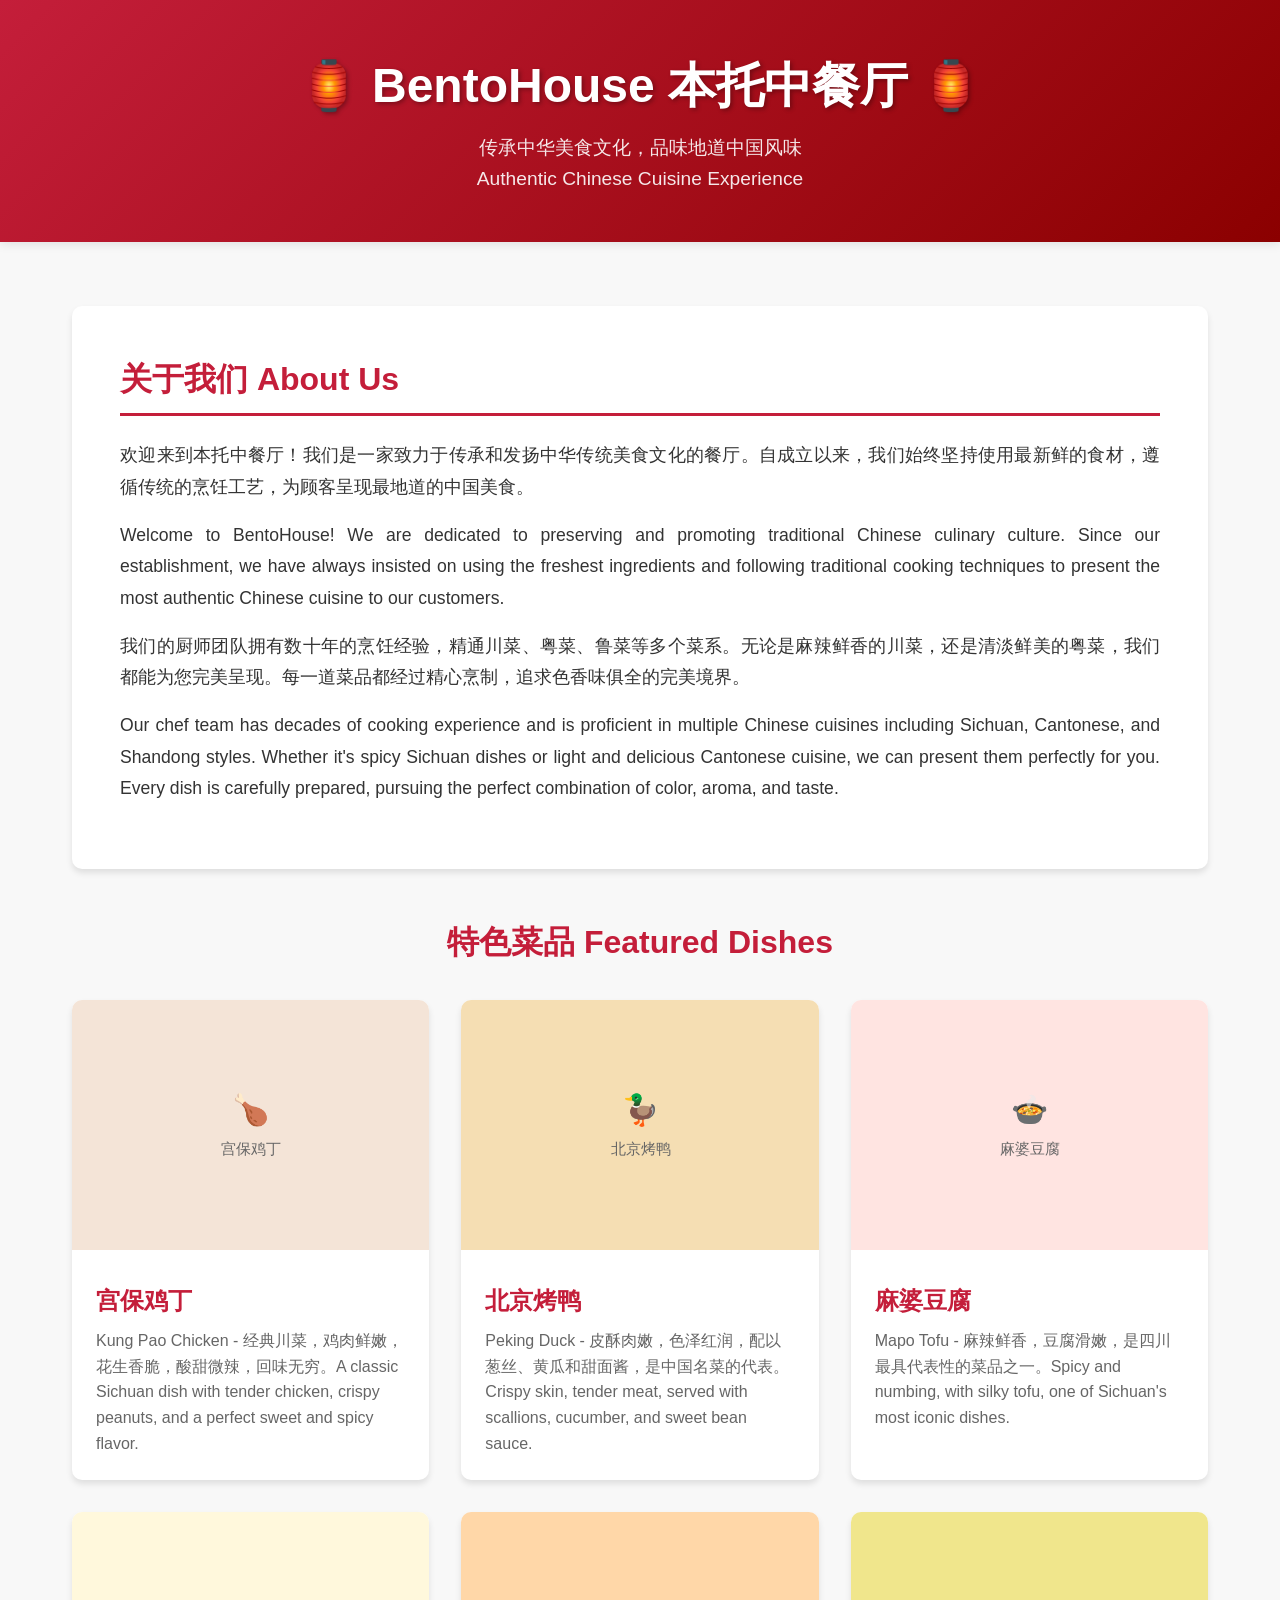
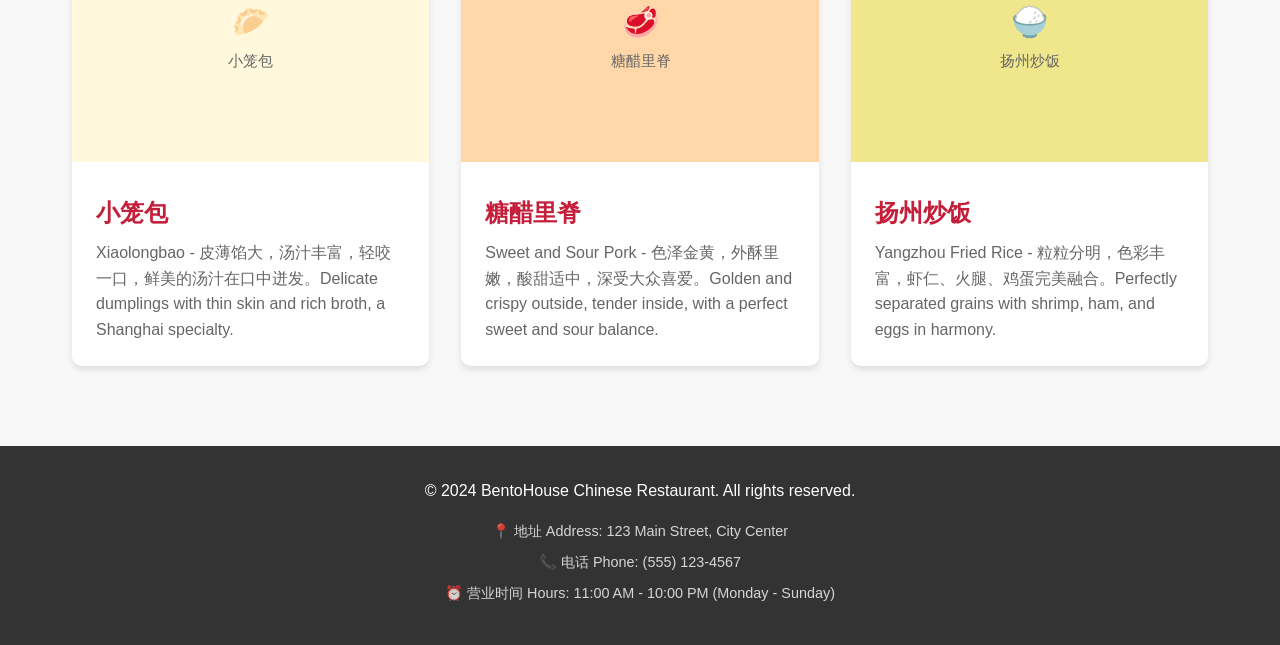
==== index.html @ 2baf2ee3 "Update index.html" ====
<!DOCTYPE html>
<html lang="zh-CN">
<head>
    <meta charset="UTF-8">
    <meta name="viewport" content="width=device-width, initial-scale=1.0">
    <title>BentoHouse - Bento根特中餐厅</title>
    <style>
        * {
            margin: 0;
            padding: 0;
            box-sizing: border-box;
        }

        body {
            font-family: 'Arial', 'Microsoft YaHei', sans-serif;
            line-height: 1.6;
            color: #333;
            background-color: #f8f8f8;
        }

        header {
            background: linear-gradient(135deg, #c41e3a 0%, #8b0000 100%);
            color: white;
            text-align: center;
            padding: 3rem 2rem;
            box-shadow: 0 2px 10px rgba(0,0,0,0.1);
        }

        header h1 {
            font-size: 3rem;
            margin-bottom: 0.5rem;
            text-shadow: 2px 2px 4px rgba(0,0,0,0.3);
        }

        header p {
            font-size: 1.2rem;
            opacity: 0.9;
        }

        .container {
            max-width: 1200px;
            margin: 0 auto;
            padding: 2rem;
        }

        .intro {
            background: white;
            padding: 3rem;
            margin: 2rem 0;
            border-radius: 10px;
            box-shadow: 0 4px 6px rgba(0,0,0,0.1);
        }

        .intro h2 {
            color: #c41e3a;
            font-size: 2rem;
            margin-bottom: 1.5rem;
            border-bottom: 3px solid #c41e3a;
            padding-bottom: 0.5rem;
        }

        .intro p {
            font-size: 1.1rem;
            margin-bottom: 1rem;
            text-align: justify;
            line-height: 1.8;
        }

        .menu-section {
            margin-top: 3rem;
        }

        .menu-section h2 {
            color: #c41e3a;
            font-size: 2rem;
            margin-bottom: 2rem;
            text-align: center;
        }

        .food-gallery {
            display: grid;
            grid-template-columns: repeat(auto-fit, minmax(300px, 1fr));
            gap: 2rem;
            margin-top: 2rem;
        }

        .food-item {
            background: white;
            border-radius: 10px;
            overflow: hidden;
            box-shadow: 0 4px 6px rgba(0,0,0,0.1);
            transition: transform 0.3s ease, box-shadow 0.3s ease;
        }

        .food-item:hover {
            transform: translateY(-5px);
            box-shadow: 0 8px 12px rgba(0,0,0,0.2);
        }

        .food-item img {
            width: 100%;
            height: 250px;
            object-fit: cover;
        }

        .food-info {
            padding: 1.5rem;
        }

        .food-info h3 {
            color: #c41e3a;
            font-size: 1.5rem;
            margin-bottom: 0.5rem;
        }

        .food-info p {
            color: #666;
            font-size: 1rem;
            line-height: 1.6;
        }

        footer {
            background: #333;
            color: white;
            text-align: center;
            padding: 2rem;
            margin-top: 3rem;
        }

        footer p {
            margin-bottom: 0.5rem;
        }

        .contact-info {
            margin-top: 1rem;
            font-size: 0.9rem;
            opacity: 0.8;
        }

        @media (max-width: 768px) {
            header h1 {
                font-size: 2rem;
            }

            .intro {
                padding: 1.5rem;
            }

            .food-gallery {
                grid-template-columns: 1fr;
            }
        }
    </style>
</head>
<body>
    <header>
        <h1>🏮 BentoHouse 本托中餐厅 🏮</h1>
        <p>传承中华美食文化，品味地道中国风味</p>
        <p>Authentic Chinese Cuisine Experience</p>
    </header>

    <div class="container">
        <section class="intro">
            <h2>关于我们 About Us</h2>
            <p>
                欢迎来到本托中餐厅！我们是一家致力于传承和发扬中华传统美食文化的餐厅。自成立以来，我们始终坚持使用最新鲜的食材，遵循传统的烹饪工艺，为顾客呈现最地道的中国美食。
            </p>
            <p>
                Welcome to BentoHouse! We are dedicated to preserving and promoting traditional Chinese culinary culture. Since our establishment, we have always insisted on using the freshest ingredients and following traditional cooking techniques to present the most authentic Chinese cuisine to our customers.
            </p>
            <p>
                我们的厨师团队拥有数十年的烹饪经验，精通川菜、粤菜、鲁菜等多个菜系。无论是麻辣鲜香的川菜，还是清淡鲜美的粤菜，我们都能为您完美呈现。每一道菜品都经过精心烹制，追求色香味俱全的完美境界。
            </p>
            <p>
                Our chef team has decades of cooking experience and is proficient in multiple Chinese cuisines including Sichuan, Cantonese, and Shandong styles. Whether it's spicy Sichuan dishes or light and delicious Cantonese cuisine, we can present them perfectly for you. Every dish is carefully prepared, pursuing the perfect combination of color, aroma, and taste.
            </p>
        </section>

        <section class="menu-section">
            <h2>特色菜品 Featured Dishes</h2>
            
            <div class="food-gallery">
                <div class="food-item">
                    <img src="data:image/svg+xml,%3Csvg xmlns='http://www.w3.org/2000/svg' width='600' height='400'%3E%3Crect fill='%23f4e4d7' width='600' height='400'/%3E%3Ctext x='50%25' y='45%25' dominant-baseline='middle' text-anchor='middle' font-family='Arial' font-size='48' fill='%23c41e3a'%3E🍗%3C/text%3E%3Ctext x='50%25' y='60%25' dominant-baseline='middle' text-anchor='middle' font-family='Arial' font-size='24' fill='%23666'%3E宫保鸡丁%3C/text%3E%3C/svg%3E" alt="宫保鸡丁" loading="lazy">
                    <div class="food-info">
                        <h3>宫保鸡丁</h3>
                        <p>Kung Pao Chicken - 经典川菜，鸡肉鲜嫩，花生香脆，酸甜微辣，回味无穷。A classic Sichuan dish with tender chicken, crispy peanuts, and a perfect sweet and spicy flavor.</p>
                    </div>
                </div>

                <div class="food-item">
                    <img src="data:image/svg+xml,%3Csvg xmlns='http://www.w3.org/2000/svg' width='600' height='400'%3E%3Crect fill='%23f5deb3' width='600' height='400'/%3E%3Ctext x='50%25' y='45%25' dominant-baseline='middle' text-anchor='middle' font-family='Arial' font-size='48' fill='%23c41e3a'%3E🦆%3C/text%3E%3Ctext x='50%25' y='60%25' dominant-baseline='middle' text-anchor='middle' font-family='Arial' font-size='24' fill='%23666'%3E北京烤鸭%3C/text%3E%3C/svg%3E" alt="北京烤鸭" loading="lazy">
                    <div class="food-info">
                        <h3>北京烤鸭</h3>
                        <p>Peking Duck - 皮酥肉嫩，色泽红润，配以葱丝、黄瓜和甜面酱，是中国名菜的代表。Crispy skin, tender meat, served with scallions, cucumber, and sweet bean sauce.</p>
                    </div>
                </div>

                <div class="food-item">
                    <img src="data:image/svg+xml,%3Csvg xmlns='http://www.w3.org/2000/svg' width='600' height='400'%3E%3Crect fill='%23ffe4e1' width='600' height='400'/%3E%3Ctext x='50%25' y='45%25' dominant-baseline='middle' text-anchor='middle' font-family='Arial' font-size='48' fill='%23c41e3a'%3E🍲%3C/text%3E%3Ctext x='50%25' y='60%25' dominant-baseline='middle' text-anchor='middle' font-family='Arial' font-size='24' fill='%23666'%3E麻婆豆腐%3C/text%3E%3C/svg%3E" alt="麻婆豆腐" loading="lazy">
                    <div class="food-info">
                        <h3>麻婆豆腐</h3>
                        <p>Mapo Tofu - 麻辣鲜香，豆腐滑嫩，是四川最具代表性的菜品之一。Spicy and numbing, with silky tofu, one of Sichuan's most iconic dishes.</p>
                    </div>
                </div>

                <div class="food-item">
                    <img src="data:image/svg+xml,%3Csvg xmlns='http://www.w3.org/2000/svg' width='600' height='400'%3E%3Crect fill='%23fff8dc' width='600' height='400'/%3E%3Ctext x='50%25' y='45%25' dominant-baseline='middle' text-anchor='middle' font-family='Arial' font-size='48' fill='%23c41e3a'%3E🥟%3C/text%3E%3Ctext x='50%25' y='60%25' dominant-baseline='middle' text-anchor='middle' font-family='Arial' font-size='24' fill='%23666'%3E小笼包%3C/text%3E%3C/svg%3E" alt="小笼包" loading="lazy">
                    <div class="food-info">
                        <h3>小笼包</h3>
                        <p>Xiaolongbao - 皮薄馅大，汤汁丰富，轻咬一口，鲜美的汤汁在口中迸发。Delicate dumplings with thin skin and rich broth, a Shanghai specialty.</p>
                    </div>
                </div>

                <div class="food-item">
                    <img src="data:image/svg+xml,%3Csvg xmlns='http://www.w3.org/2000/svg' width='600' height='400'%3E%3Crect fill='%23ffd7a8' width='600' height='400'/%3E%3Ctext x='50%25' y='45%25' dominant-baseline='middle' text-anchor='middle' font-family='Arial' font-size='48' fill='%23c41e3a'%3E🥩%3C/text%3E%3Ctext x='50%25' y='60%25' dominant-baseline='middle' text-anchor='middle' font-family='Arial' font-size='24' fill='%23666'%3E糖醋里脊%3C/text%3E%3C/svg%3E" alt="糖醋里脊" loading="lazy">
                    <div class="food-info">
                        <h3>糖醋里脊</h3>
                        <p>Sweet and Sour Pork - 色泽金黄，外酥里嫩，酸甜适中，深受大众喜爱。Golden and crispy outside, tender inside, with a perfect sweet and sour balance.</p>
                    </div>
                </div>

                <div class="food-item">
                    <img src="data:image/svg+xml,%3Csvg xmlns='http://www.w3.org/2000/svg' width='600' height='400'%3E%3Crect fill='%23f0e68c' width='600' height='400'/%3E%3Ctext x='50%25' y='45%25' dominant-baseline='middle' text-anchor='middle' font-family='Arial' font-size='48' fill='%23c41e3a'%3E🍚%3C/text%3E%3Ctext x='50%25' y='60%25' dominant-baseline='middle' text-anchor='middle' font-family='Arial' font-size='24' fill='%23666'%3E扬州炒饭%3C/text%3E%3C/svg%3E" alt="扬州炒饭" loading="lazy">
                    <div class="food-info">
                        <h3>扬州炒饭</h3>
                        <p>Yangzhou Fried Rice - 粒粒分明，色彩丰富，虾仁、火腿、鸡蛋完美融合。Perfectly separated grains with shrimp, ham, and eggs in harmony.</p>
                    </div>
                </div>
            </div>
        </section>
    </div>

    <footer>
        <p>&copy; 2024 BentoHouse Chinese Restaurant. All rights reserved.</p>
        <div class="contact-info">
            <p>📍 地址 Address: 123 Main Street, City Center</p>
            <p>📞 电话 Phone: (555) 123-4567</p>
            <p>⏰ 营业时间 Hours: 11:00 AM - 10:00 PM (Monday - Sunday)</p>
        </div>
    </footer>
</body>
</html>
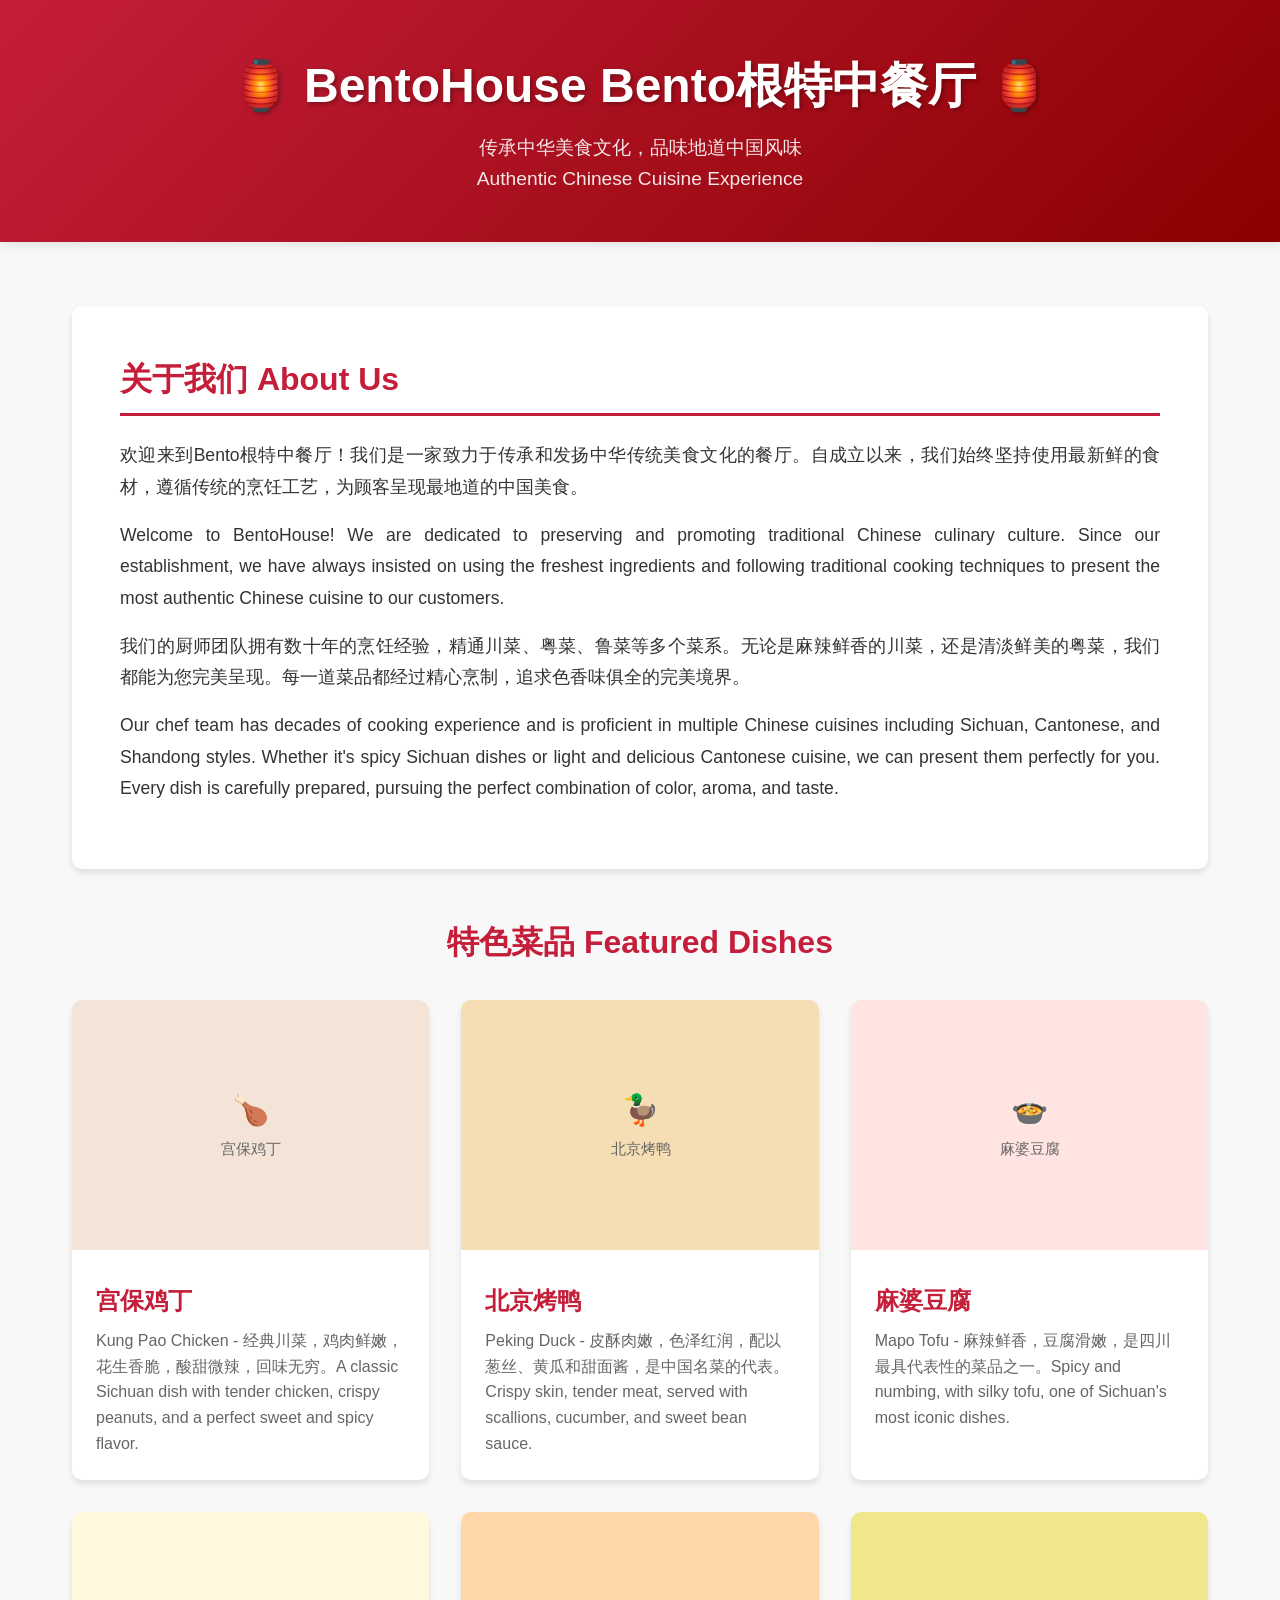
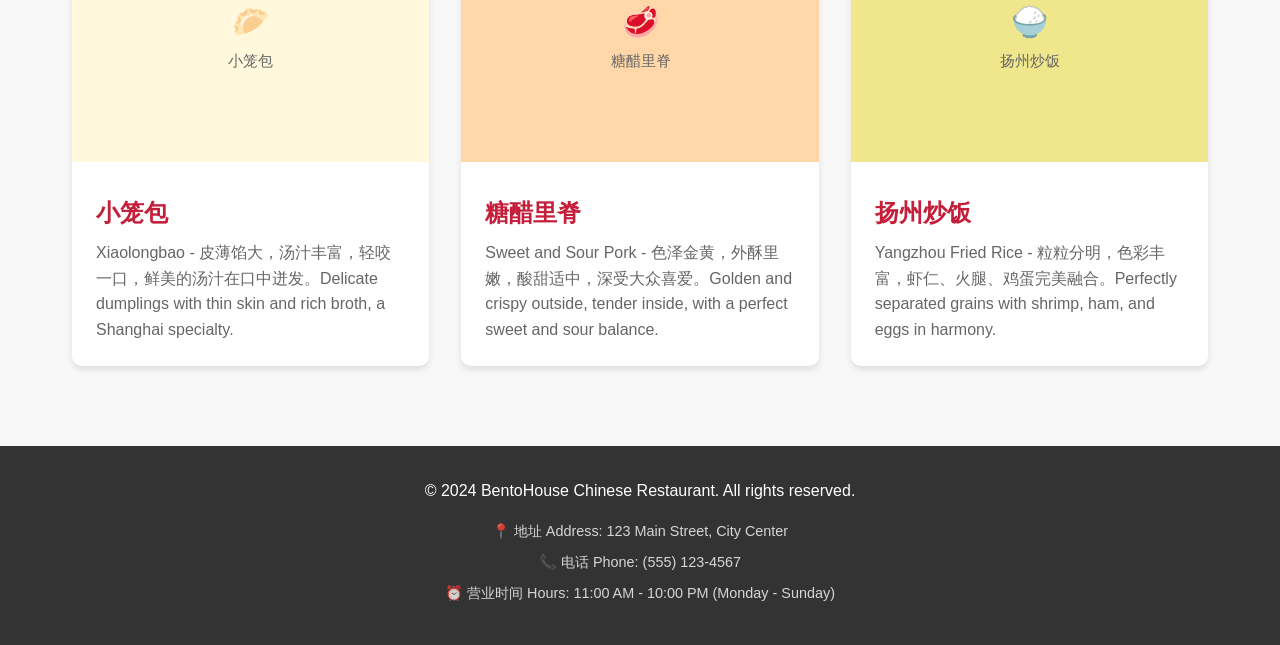
==== commit 7c53d1f0: "Update index.html" ====
--- a/index.html
+++ b/index.html
@@ -154,7 +154,7 @@
 </head>
 <body>
     <header>
-        <h1>🏮 BentoHouse 本托中餐厅 🏮</h1>
+        <h1>🏮 BentoHouse Bento根特中餐厅 🏮</h1>
         <p>传承中华美食文化，品味地道中国风味</p>
         <p>Authentic Chinese Cuisine Experience</p>
     </header>
@@ -163,7 +163,7 @@
         <section class="intro">
             <h2>关于我们 About Us</h2>
             <p>
-                欢迎来到本托中餐厅！我们是一家致力于传承和发扬中华传统美食文化的餐厅。自成立以来，我们始终坚持使用最新鲜的食材，遵循传统的烹饪工艺，为顾客呈现最地道的中国美食。
+                欢迎来到Bento根特中餐厅！我们是一家致力于传承和发扬中华传统美食文化的餐厅。自成立以来，我们始终坚持使用最新鲜的食材，遵循传统的烹饪工艺，为顾客呈现最地道的中国美食。
             </p>
             <p>
                 Welcome to BentoHouse! We are dedicated to preserving and promoting traditional Chinese culinary culture. Since our establishment, we have always insisted on using the freshest ingredients and following traditional cooking techniques to present the most authentic Chinese cuisine to our customers.
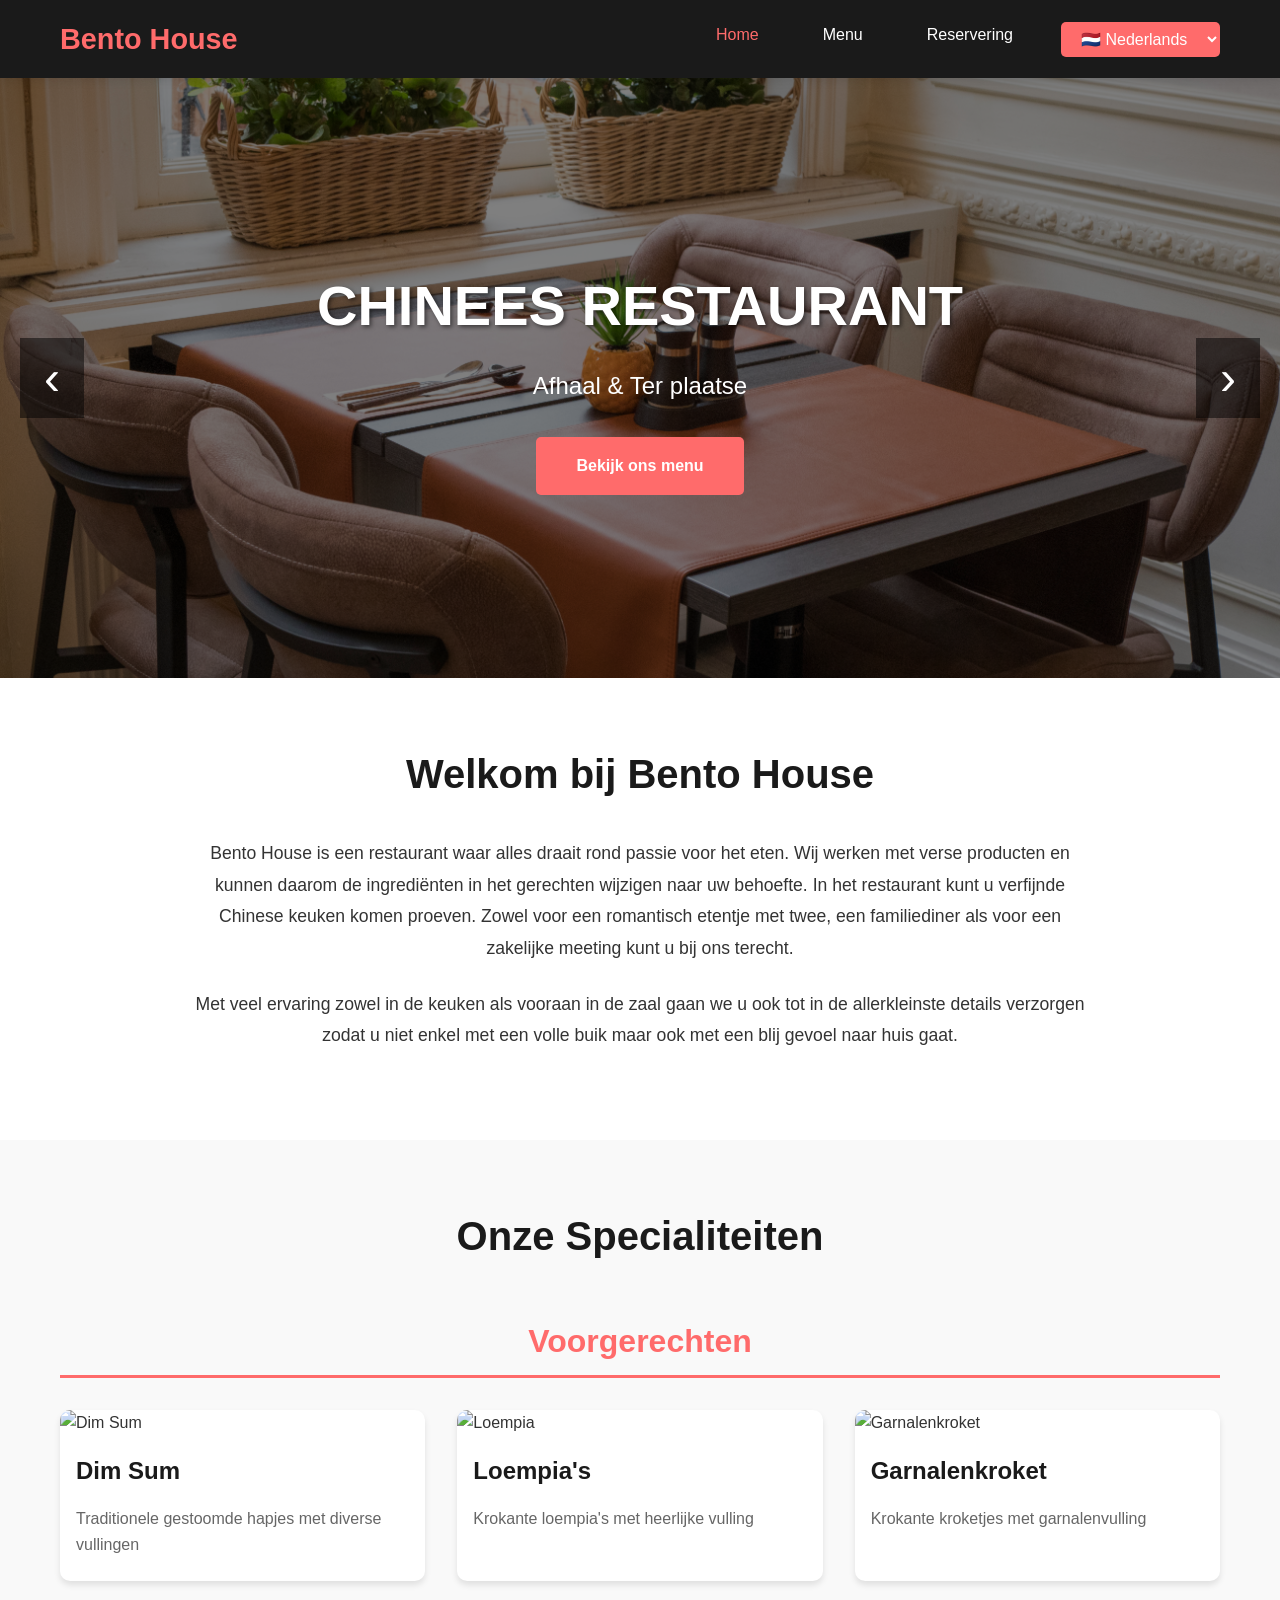
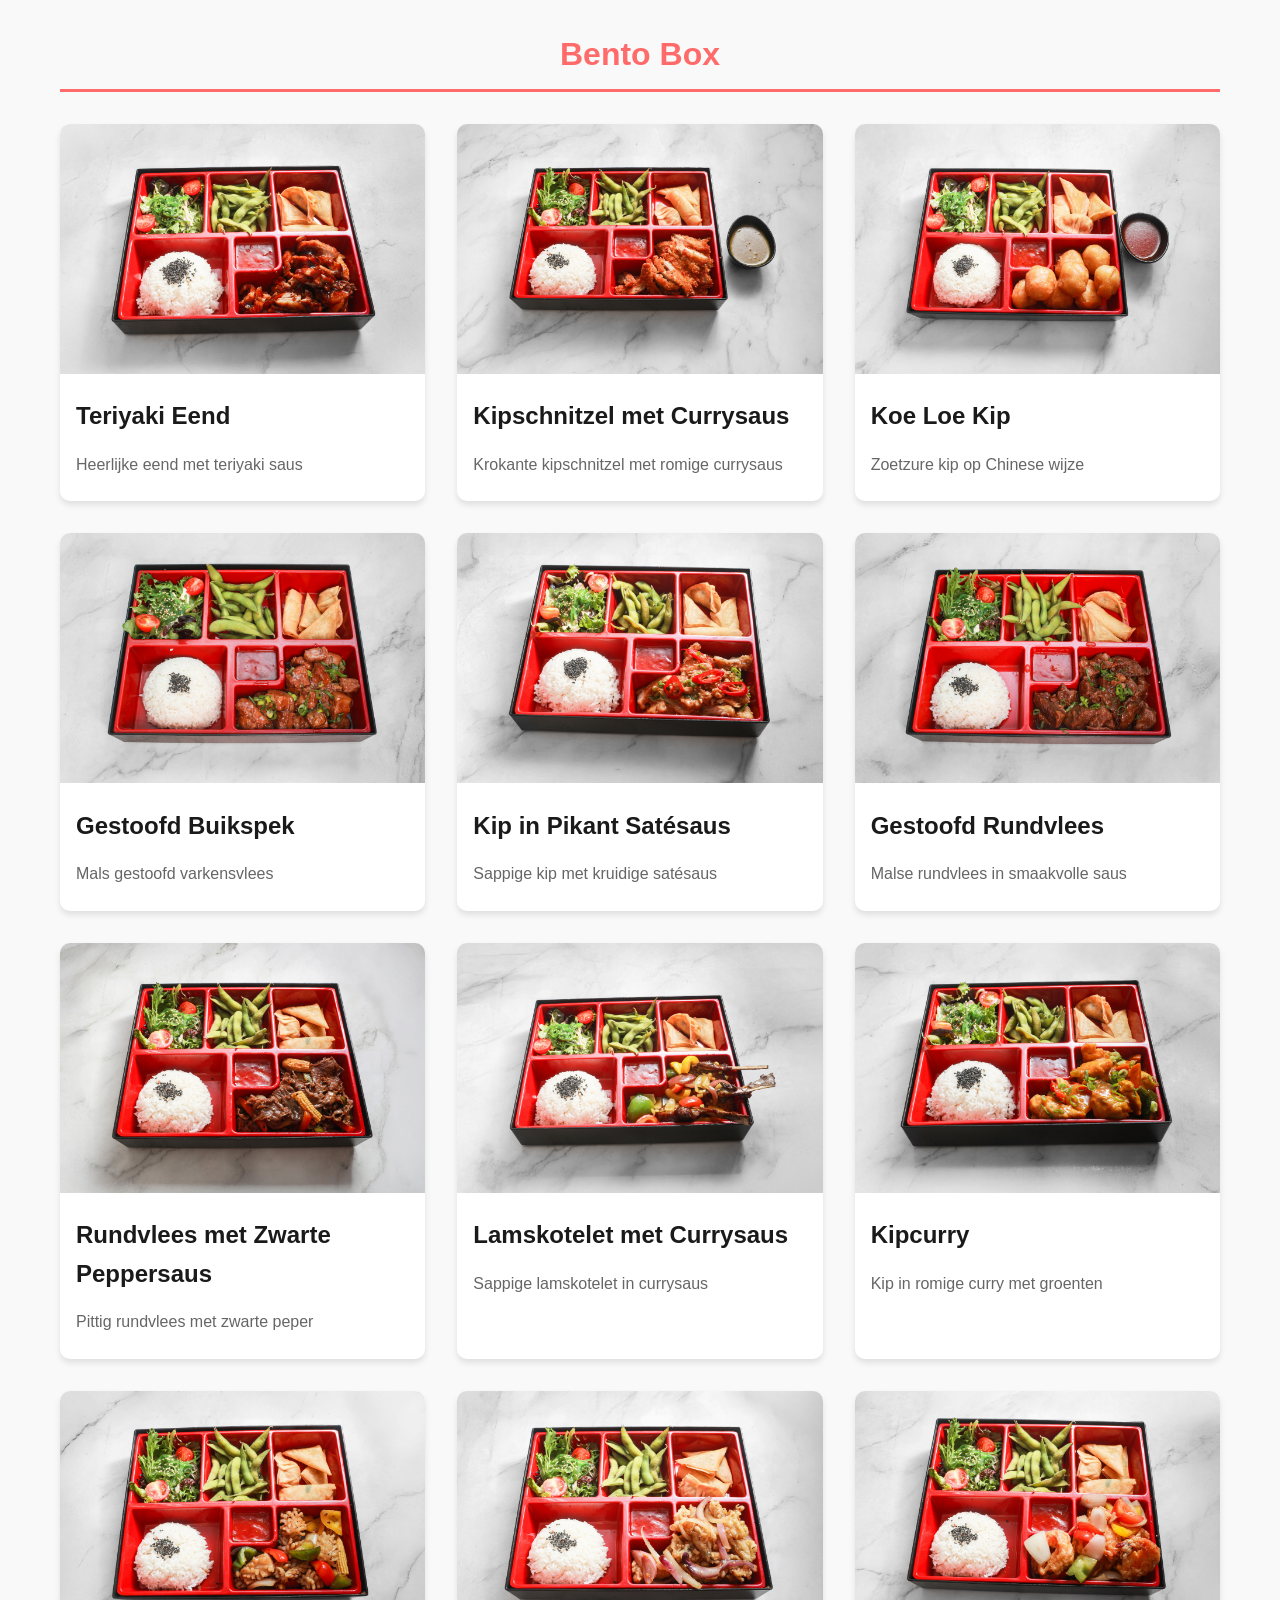
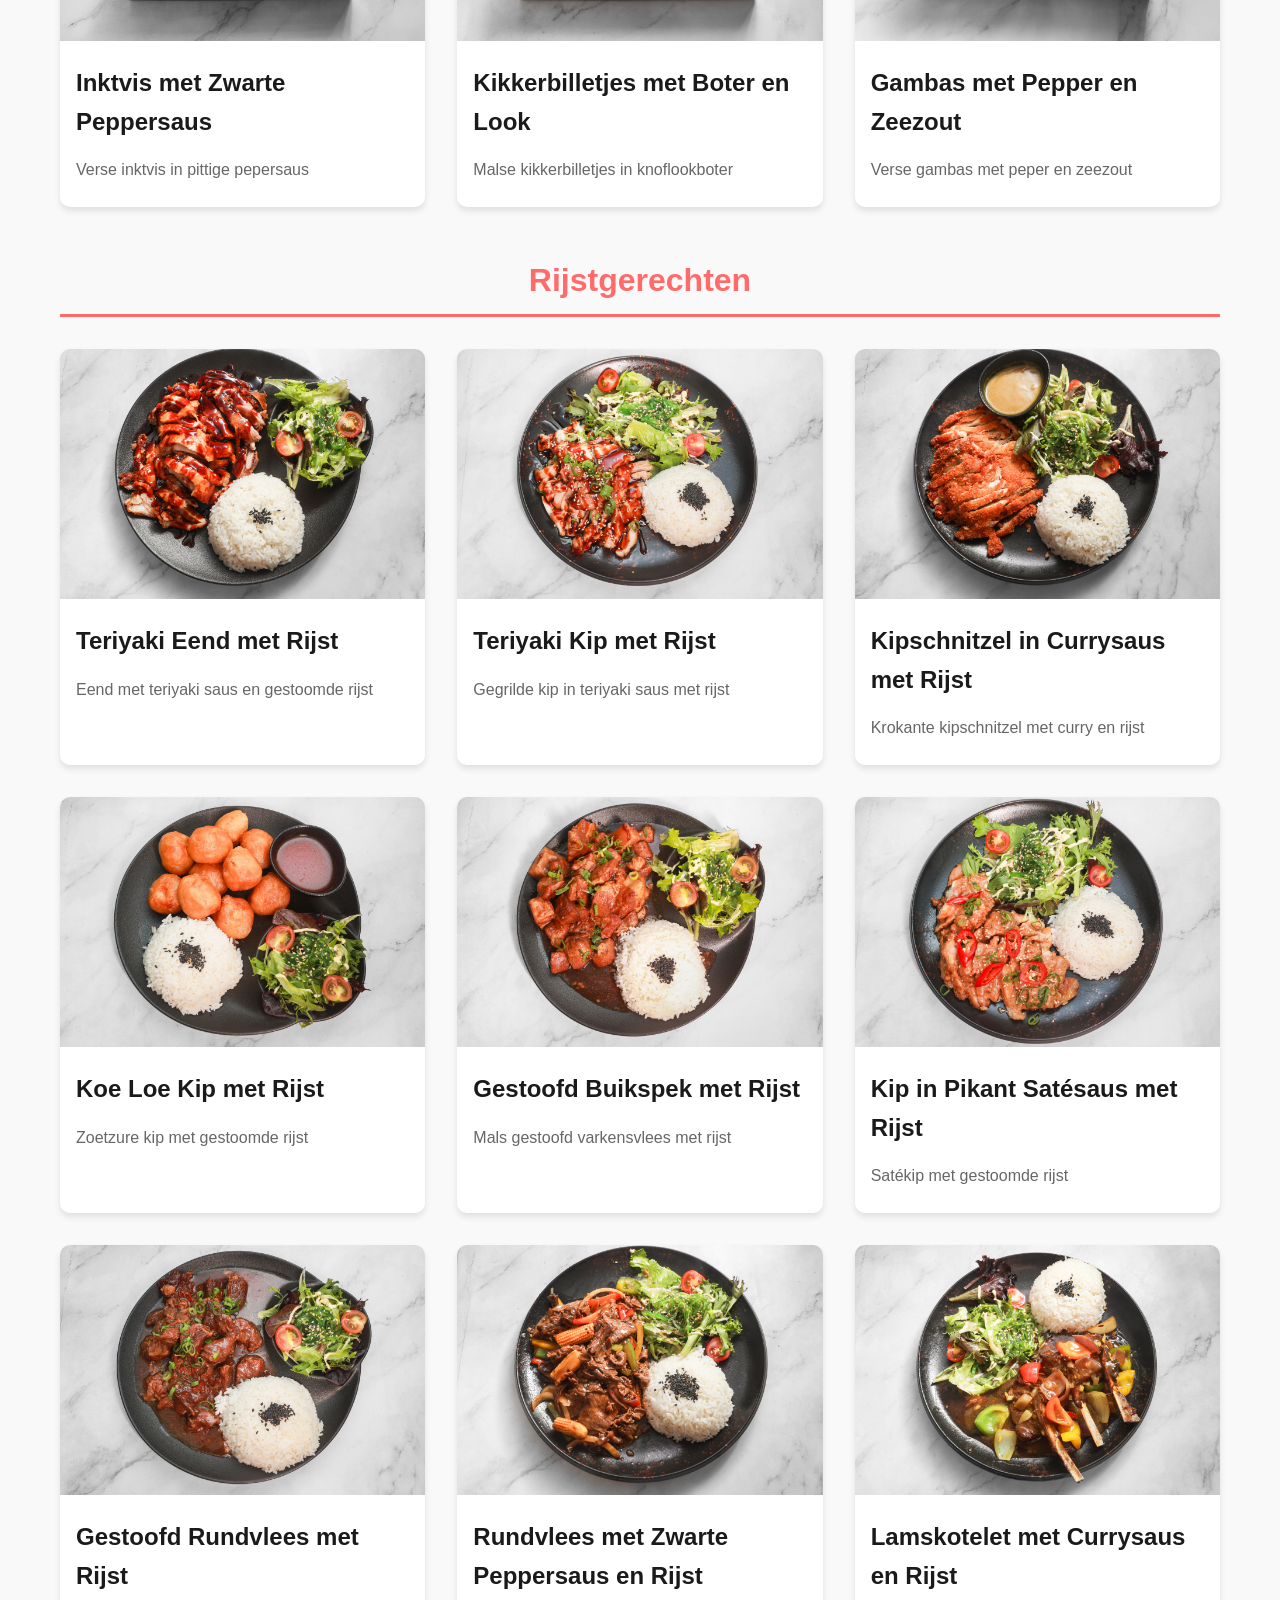
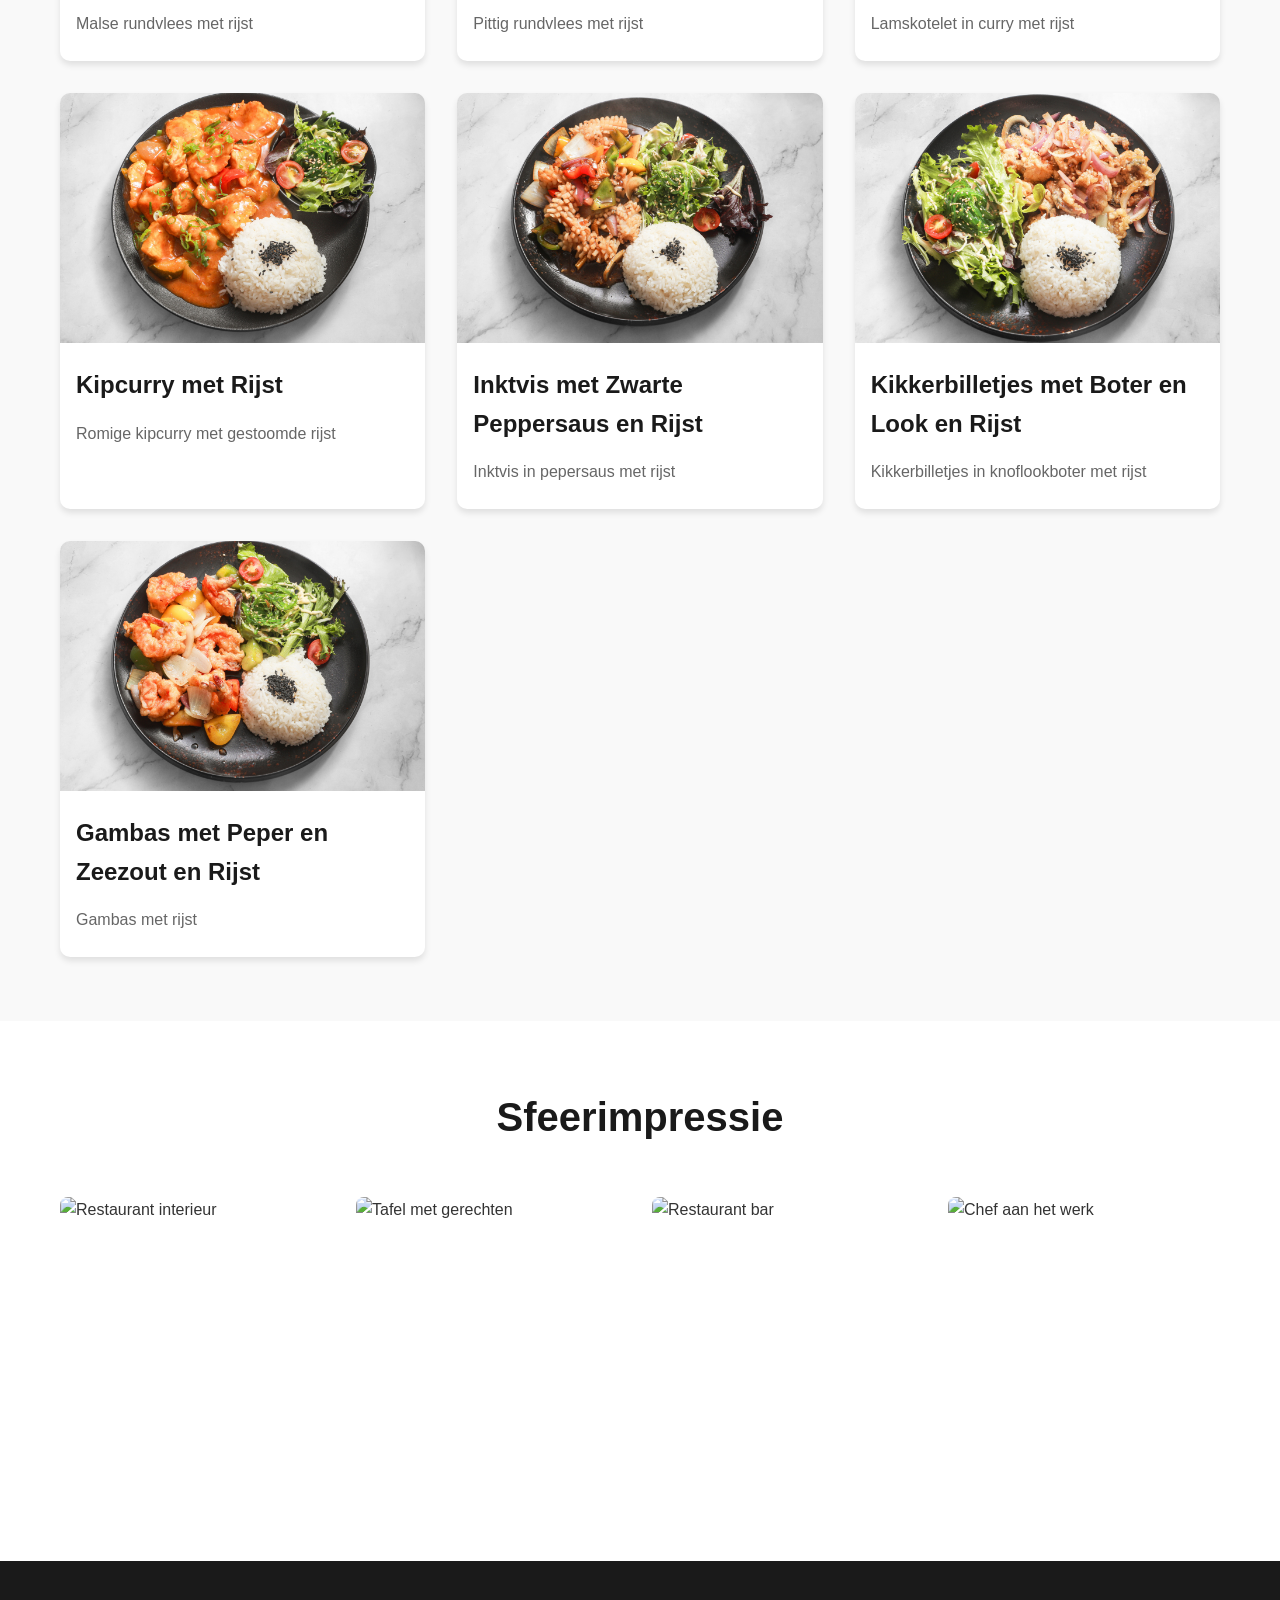
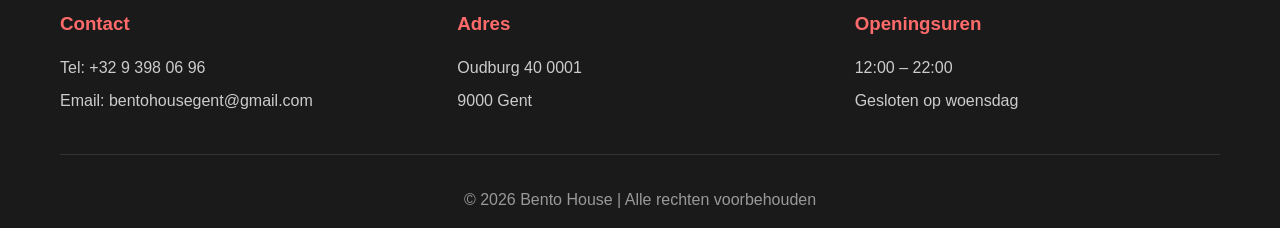
==== commit 30163edc: "Initial commit: Bento House restaurant website" ====
--- a/index.html
+++ b/index.html
@@ -1,242 +1,321 @@
 <!DOCTYPE html>
-<html lang="zh-CN">
+<html lang="nl">
 <head>
     <meta charset="UTF-8">
     <meta name="viewport" content="width=device-width, initial-scale=1.0">
-    <title>BentoHouse - Bento根特中餐厅</title>
-    <style>
-        * {
-            margin: 0;
-            padding: 0;
-            box-sizing: border-box;
-        }
-
-        body {
-            font-family: 'Arial', 'Microsoft YaHei', sans-serif;
-            line-height: 1.6;
-            color: #333;
-            background-color: #f8f8f8;
-        }
-
-        header {
-            background: linear-gradient(135deg, #c41e3a 0%, #8b0000 100%);
-            color: white;
-            text-align: center;
-            padding: 3rem 2rem;
-            box-shadow: 0 2px 10px rgba(0,0,0,0.1);
-        }
-
-        header h1 {
-            font-size: 3rem;
-            margin-bottom: 0.5rem;
-            text-shadow: 2px 2px 4px rgba(0,0,0,0.3);
-        }
-
-        header p {
-            font-size: 1.2rem;
-            opacity: 0.9;
-        }
-
-        .container {
-            max-width: 1200px;
-            margin: 0 auto;
-            padding: 2rem;
-        }
-
-        .intro {
-            background: white;
-            padding: 3rem;
-            margin: 2rem 0;
-            border-radius: 10px;
-            box-shadow: 0 4px 6px rgba(0,0,0,0.1);
-        }
-
-        .intro h2 {
-            color: #c41e3a;
-            font-size: 2rem;
-            margin-bottom: 1.5rem;
-            border-bottom: 3px solid #c41e3a;
-            padding-bottom: 0.5rem;
-        }
-
-        .intro p {
-            font-size: 1.1rem;
-            margin-bottom: 1rem;
-            text-align: justify;
-            line-height: 1.8;
-        }
-
-        .menu-section {
-            margin-top: 3rem;
-        }
-
-        .menu-section h2 {
-            color: #c41e3a;
-            font-size: 2rem;
-            margin-bottom: 2rem;
-            text-align: center;
-        }
-
-        .food-gallery {
-            display: grid;
-            grid-template-columns: repeat(auto-fit, minmax(300px, 1fr));
-            gap: 2rem;
-            margin-top: 2rem;
-        }
-
-        .food-item {
-            background: white;
-            border-radius: 10px;
-            overflow: hidden;
-            box-shadow: 0 4px 6px rgba(0,0,0,0.1);
-            transition: transform 0.3s ease, box-shadow 0.3s ease;
-        }
-
-        .food-item:hover {
-            transform: translateY(-5px);
-            box-shadow: 0 8px 12px rgba(0,0,0,0.2);
-        }
-
-        .food-item img {
-            width: 100%;
-            height: 250px;
-            object-fit: cover;
-        }
-
-        .food-info {
-            padding: 1.5rem;
-        }
-
-        .food-info h3 {
-            color: #c41e3a;
-            font-size: 1.5rem;
-            margin-bottom: 0.5rem;
-        }
-
-        .food-info p {
-            color: #666;
-            font-size: 1rem;
-            line-height: 1.6;
-        }
-
-        footer {
-            background: #333;
-            color: white;
-            text-align: center;
-            padding: 2rem;
-            margin-top: 3rem;
-        }
-
-        footer p {
-            margin-bottom: 0.5rem;
-        }
-
-        .contact-info {
-            margin-top: 1rem;
-            font-size: 0.9rem;
-            opacity: 0.8;
-        }
-
-        @media (max-width: 768px) {
-            header h1 {
-                font-size: 2rem;
-            }
-
-            .intro {
-                padding: 1.5rem;
-            }
-
-            .food-gallery {
-                grid-template-columns: 1fr;
-            }
-        }
-    </style>
+    <title>Bento House - Chinees Restaurant</title>
+    <link rel="stylesheet" href="styles.css">
 </head>
 <body>
     <header>
-        <h1>🏮 BentoHouse Bento根特中餐厅 🏮</h1>
-        <p>传承中华美食文化，品味地道中国风味</p>
-        <p>Authentic Chinese Cuisine Experience</p>
+        <div class="container">
+            <div class="logo">
+                <h1>Bento House</h1>
+            </div>
+            <nav>
+                <ul>
+                    <li><a href="index.html" class="active">Home</a></li>
+                    <li><a href="menu.html">Menu</a></li>
+                    <li><a href="reservation.html">Reservering</a></li>
+                    <li class="language-switcher">
+                        <select class="lang-dropdown" onchange="window.location.href=this.value">
+                            <option value="index.html" selected>🇳🇱 Nederlands</option>
+                            <option value="index-en.html">🇬🇧 English</option>
+                            <option value="index-zh.html">🇨🇳 中文</option>
+                            <option value="index-fr.html">🇫🇷 Français</option>
+                        </select>
+                    </li>
+                </ul>
+            </nav>
+        </div>
     </header>
 
-    <div class="container">
-        <section class="intro">
-            <h2>关于我们 About Us</h2>
-            <p>
-                欢迎来到Bento根特中餐厅！我们是一家致力于传承和发扬中华传统美食文化的餐厅。自成立以来，我们始终坚持使用最新鲜的食材，遵循传统的烹饪工艺，为顾客呈现最地道的中国美食。
-            </p>
-            <p>
-                Welcome to BentoHouse! We are dedicated to preserving and promoting traditional Chinese culinary culture. Since our establishment, we have always insisted on using the freshest ingredients and following traditional cooking techniques to present the most authentic Chinese cuisine to our customers.
-            </p>
-            <p>
-                我们的厨师团队拥有数十年的烹饪经验，精通川菜、粤菜、鲁菜等多个菜系。无论是麻辣鲜香的川菜，还是清淡鲜美的粤菜，我们都能为您完美呈现。每一道菜品都经过精心烹制，追求色香味俱全的完美境界。
-            </p>
-            <p>
-                Our chef team has decades of cooking experience and is proficient in multiple Chinese cuisines including Sichuan, Cantonese, and Shandong styles. Whether it's spicy Sichuan dishes or light and delicious Cantonese cuisine, we can present them perfectly for you. Every dish is carefully prepared, pursuing the perfect combination of color, aroma, and taste.
-            </p>
+    <main>
+        <!-- Hero Section with Image Slider -->
+        <section class="hero">
+            <div class="hero-slider">
+                <div class="slide active">
+                    <img src="images/house/1.jpg" alt="Restaurant">
+                </div>
+                <div class="slide">
+                    <img src="images/house/3.jpg" alt="Restaurant">
+                </div>
+                <div class="slide">
+                    <img src="images/house/6.jpg" alt="Restaurant">
+                </div>
+                <div class="slide">
+                    <img src="images/house/16.jpg" alt="Restaurant">
+                </div>
+                <div class="slide">
+                    <img src="images/house/21.jpg" alt="Restaurant">
+                </div>
+                <div class="slide">
+                    <img src="images/house/31.JPG" alt="Restaurant">
+                </div>
+                <div class="hero-overlay">
+                    <h2>CHINEES RESTAURANT</h2>
+                    <p>Afhaal & Ter plaatse</p>
+                    <a href="menu.html" class="btn">Bekijk ons menu</a>
+                </div>
+                <!-- Slider Navigation -->
+                <button class="slider-nav prev" onclick="changeSlide(-1)">&#8249;</button>
+                <button class="slider-nav next" onclick="changeSlide(1)">&#8250;</button>
+            </div>
         </section>
 
-        <section class="menu-section">
-            <h2>特色菜品 Featured Dishes</h2>
-            
-            <div class="food-gallery">
-                <div class="food-item">
-                    <img src="data:image/svg+xml,%3Csvg xmlns='http://www.w3.org/2000/svg' width='600' height='400'%3E%3Crect fill='%23f4e4d7' width='600' height='400'/%3E%3Ctext x='50%25' y='45%25' dominant-baseline='middle' text-anchor='middle' font-family='Arial' font-size='48' fill='%23c41e3a'%3E🍗%3C/text%3E%3Ctext x='50%25' y='60%25' dominant-baseline='middle' text-anchor='middle' font-family='Arial' font-size='24' fill='%23666'%3E宫保鸡丁%3C/text%3E%3C/svg%3E" alt="宫保鸡丁" loading="lazy">
-                    <div class="food-info">
-                        <h3>宫保鸡丁</h3>
-                        <p>Kung Pao Chicken - 经典川菜，鸡肉鲜嫩，花生香脆，酸甜微辣，回味无穷。A classic Sichuan dish with tender chicken, crispy peanuts, and a perfect sweet and spicy flavor.</p>
-                    </div>
-                </div>
-
-                <div class="food-item">
-                    <img src="data:image/svg+xml,%3Csvg xmlns='http://www.w3.org/2000/svg' width='600' height='400'%3E%3Crect fill='%23f5deb3' width='600' height='400'/%3E%3Ctext x='50%25' y='45%25' dominant-baseline='middle' text-anchor='middle' font-family='Arial' font-size='48' fill='%23c41e3a'%3E🦆%3C/text%3E%3Ctext x='50%25' y='60%25' dominant-baseline='middle' text-anchor='middle' font-family='Arial' font-size='24' fill='%23666'%3E北京烤鸭%3C/text%3E%3C/svg%3E" alt="北京烤鸭" loading="lazy">
-                    <div class="food-info">
-                        <h3>北京烤鸭</h3>
-                        <p>Peking Duck - 皮酥肉嫩，色泽红润，配以葱丝、黄瓜和甜面酱，是中国名菜的代表。Crispy skin, tender meat, served with scallions, cucumber, and sweet bean sauce.</p>
-                    </div>
-                </div>
-
-                <div class="food-item">
-                    <img src="data:image/svg+xml,%3Csvg xmlns='http://www.w3.org/2000/svg' width='600' height='400'%3E%3Crect fill='%23ffe4e1' width='600' height='400'/%3E%3Ctext x='50%25' y='45%25' dominant-baseline='middle' text-anchor='middle' font-family='Arial' font-size='48' fill='%23c41e3a'%3E🍲%3C/text%3E%3Ctext x='50%25' y='60%25' dominant-baseline='middle' text-anchor='middle' font-family='Arial' font-size='24' fill='%23666'%3E麻婆豆腐%3C/text%3E%3C/svg%3E" alt="麻婆豆腐" loading="lazy">
-                    <div class="food-info">
-                        <h3>麻婆豆腐</h3>
-                        <p>Mapo Tofu - 麻辣鲜香，豆腐滑嫩，是四川最具代表性的菜品之一。Spicy and numbing, with silky tofu, one of Sichuan's most iconic dishes.</p>
-                    </div>
-                </div>
-
-                <div class="food-item">
-                    <img src="data:image/svg+xml,%3Csvg xmlns='http://www.w3.org/2000/svg' width='600' height='400'%3E%3Crect fill='%23fff8dc' width='600' height='400'/%3E%3Ctext x='50%25' y='45%25' dominant-baseline='middle' text-anchor='middle' font-family='Arial' font-size='48' fill='%23c41e3a'%3E🥟%3C/text%3E%3Ctext x='50%25' y='60%25' dominant-baseline='middle' text-anchor='middle' font-family='Arial' font-size='24' fill='%23666'%3E小笼包%3C/text%3E%3C/svg%3E" alt="小笼包" loading="lazy">
-                    <div class="food-info">
-                        <h3>小笼包</h3>
-                        <p>Xiaolongbao - 皮薄馅大，汤汁丰富，轻咬一口，鲜美的汤汁在口中迸发。Delicate dumplings with thin skin and rich broth, a Shanghai specialty.</p>
-                    </div>
-                </div>
-
-                <div class="food-item">
-                    <img src="data:image/svg+xml,%3Csvg xmlns='http://www.w3.org/2000/svg' width='600' height='400'%3E%3Crect fill='%23ffd7a8' width='600' height='400'/%3E%3Ctext x='50%25' y='45%25' dominant-baseline='middle' text-anchor='middle' font-family='Arial' font-size='48' fill='%23c41e3a'%3E🥩%3C/text%3E%3Ctext x='50%25' y='60%25' dominant-baseline='middle' text-anchor='middle' font-family='Arial' font-size='24' fill='%23666'%3E糖醋里脊%3C/text%3E%3C/svg%3E" alt="糖醋里脊" loading="lazy">
-                    <div class="food-info">
-                        <h3>糖醋里脊</h3>
-                        <p>Sweet and Sour Pork - 色泽金黄，外酥里嫩，酸甜适中，深受大众喜爱。Golden and crispy outside, tender inside, with a perfect sweet and sour balance.</p>
-                    </div>
-                </div>
-
-                <div class="food-item">
-                    <img src="data:image/svg+xml,%3Csvg xmlns='http://www.w3.org/2000/svg' width='600' height='400'%3E%3Crect fill='%23f0e68c' width='600' height='400'/%3E%3Ctext x='50%25' y='45%25' dominant-baseline='middle' text-anchor='middle' font-family='Arial' font-size='48' fill='%23c41e3a'%3E🍚%3C/text%3E%3Ctext x='50%25' y='60%25' dominant-baseline='middle' text-anchor='middle' font-family='Arial' font-size='24' fill='%23666'%3E扬州炒饭%3C/text%3E%3C/svg%3E" alt="扬州炒饭" loading="lazy">
-                    <div class="food-info">
-                        <h3>扬州炒饭</h3>
-                        <p>Yangzhou Fried Rice - 粒粒分明，色彩丰富，虾仁、火腿、鸡蛋完美融合。Perfectly separated grains with shrimp, ham, and eggs in harmony.</p>
-                    </div>
-                </div>
+        <script>
+        // Image slider functionality
+        let currentSlide = 0;
+        const slides = document.querySelectorAll('.slide');
+        const totalSlides = slides.length;
+        let autoSlideInterval;
+
+        function showSlide(index) {
+            slides.forEach(slide => slide.classList.remove('active'));
+            slides[index].classList.add('active');
+        }
+
+        function changeSlide(direction) {
+            currentSlide = (currentSlide + direction + totalSlides) % totalSlides;
+            showSlide(currentSlide);
+            resetAutoSlide();
+        }
+
+        function nextSlide() {
+            currentSlide = (currentSlide + 1) % totalSlides;
+            showSlide(currentSlide);
+        }
+
+        function startAutoSlide() {
+            autoSlideInterval = setInterval(nextSlide, 4000);
+        }
+
+        function resetAutoSlide() {
+            clearInterval(autoSlideInterval);
+            startAutoSlide();
+        }
+
+        // Start auto-advance slides every 4 seconds
+        startAutoSlide();
+        </script>
+
+        <!-- About Section -->
+        <section class="about">
+            <div class="container">
+                <h2>Welkom bij Bento House</h2>
+                <p>
+                    Bento House is een restaurant waar alles draait rond passie voor het eten. 
+                    Wij werken met verse producten en kunnen daarom de ingrediënten in het gerechten 
+                    wijzigen naar uw behoefte. In het restaurant kunt u verfijnde Chinese keuken komen proeven. 
+                    Zowel voor een romantisch etentje met twee, een familiediner als voor een zakelijke meeting 
+                    kunt u bij ons terecht.
+                </p>
+                <p>
+                    Met veel ervaring zowel in de keuken als vooraan in de zaal gaan we u ook tot 
+                    in de allerkleinste details verzorgen zodat u niet enkel met een volle buik maar ook 
+                    met een blij gevoel naar huis gaat.
+                </p>
             </div>
         </section>
-    </div>
+
+        <!-- Featured Items Section -->
+        <section class="featured-items">
+            <div class="container">
+                <h2>Onze Specialiteiten</h2>
+                
+                <!-- Starters -->
+                <h3 class="category-title">Voorgerechten</h3>
+                <div class="items-grid">
+                    <div class="item-card">
+                        <img src="https://images.unsplash.com/photo-1582878826629-29b7ad1cdc43?w=400" alt="Dim Sum">
+                        <h3>Dim Sum</h3>
+                        <p>Traditionele gestoomde hapjes met diverse vullingen</p>
+                    </div>
+                    <div class="item-card">
+                        <img src="https://images.unsplash.com/photo-1526318896980-cf78c088247c?w=400" alt="Loempia">
+                        <h3>Loempia's</h3>
+                        <p>Krokante loempia's met heerlijke vulling</p>
+                    </div>
+                    <div class="item-card">
+                        <img src="https://images.unsplash.com/photo-1534422298391-e4f8c172dddb?w=400" alt="Garnalenkroket">
+                        <h3>Garnalenkroket</h3>
+                        <p>Krokante kroketjes met garnalenvulling</p>
+                    </div>
+                </div>
+
+                <!-- Bento Box -->
+                <h3 class="category-title">Bento Box</h3>
+                <div class="items-grid">
+                    <div class="item-card">
+                        <img src="images/dutch/9 Teriyaki Eend.jpg" alt="Teriyaki Eend">
+                        <h3>Teriyaki Eend</h3>
+                        <p>Heerlijke eend met teriyaki saus</p>
+                    </div>
+                    <div class="item-card">
+                        <img src="images/dutch/11 Kipschnitzel met currysaus.jpg" alt="Kipschnitzel met currysaus">
+                        <h3>Kipschnitzel met Currysaus</h3>
+                        <p>Krokante kipschnitzel met romige currysaus</p>
+                    </div>
+                    <div class="item-card">
+                        <img src="images/dutch/12 Koe Loe Kip.jpg" alt="Koe Loe Kip">
+                        <h3>Koe Loe Kip</h3>
+                        <p>Zoetzure kip op Chinese wijze</p>
+                    </div>
+                    <div class="item-card">
+                        <img src="images/dutch/13 Gestoofd buikspek.jpg" alt="Gestoofd buikspek">
+                        <h3>Gestoofd Buikspek</h3>
+                        <p>Mals gestoofd varkensvlees</p>
+                    </div>
+                    <div class="item-card">
+                        <img src="images/dutch/14 Kip in pikant satésaus.jpg" alt="Kip in pikant satésaus">
+                        <h3>Kip in Pikant Satésaus</h3>
+                        <p>Sappige kip met kruidige satésaus</p>
+                    </div>
+                    <div class="item-card">
+                        <img src="images/dutch/15 Gestoofd rundvlees.jpg" alt="Gestoofd rundvlees">
+                        <h3>Gestoofd Rundvlees</h3>
+                        <p>Malse rundvlees in smaakvolle saus</p>
+                    </div>
+                    <div class="item-card">
+                        <img src="images/dutch/16 Rundvlees met zwarte peppersaus.jpg" alt="Rundvlees met zwarte peppersaus">
+                        <h3>Rundvlees met Zwarte Peppersaus</h3>
+                        <p>Pittig rundvlees met zwarte peper</p>
+                    </div>
+                    <div class="item-card">
+                        <img src="images/dutch/17 Lamskotelet met currysaus.jpg" alt="Lamskotelet met currysaus">
+                        <h3>Lamskotelet met Currysaus</h3>
+                        <p>Sappige lamskotelet in currysaus</p>
+                    </div>
+                    <div class="item-card">
+                        <img src="images/dutch/18 Kipcurry.jpg" alt="Kipcurry">
+                        <h3>Kipcurry</h3>
+                        <p>Kip in romige curry met groenten</p>
+                    </div>
+                    <div class="item-card">
+                        <img src="images/dutch/19 Inktvis met zwarte peppersaus.jpg" alt="Inktvis met zwarte peppersaus">
+                        <h3>Inktvis met Zwarte Peppersaus</h3>
+                        <p>Verse inktvis in pittige pepersaus</p>
+                    </div>
+                    <div class="item-card">
+                        <img src="images/dutch/20 Kikkerbilletjes met boter en look.jpg" alt="Kikkerbilletjes met boter en look">
+                        <h3>Kikkerbilletjes met Boter en Look</h3>
+                        <p>Malse kikkerbilletjes in knoflookboter</p>
+                    </div>
+                    <div class="item-card">
+                        <img src="images/dutch/21 Gambas met pepper en zeezout.jpg" alt="Gambas met pepper en zeezout">
+                        <h3>Gambas met Pepper en Zeezout</h3>
+                        <p>Verse gambas met peper en zeezout</p>
+                    </div>
+                </div>
+
+                <!-- Rice Dish -->
+                <h3 class="category-title">Rijstgerechten</h3>
+                <div class="items-grid">
+                    <div class="item-card">
+                        <img src="images/dutch/23 Teriyaki Eend.jpg" alt="Teriyaki Eend met Rijst">
+                        <h3>Teriyaki Eend met Rijst</h3>
+                        <p>Eend met teriyaki saus en gestoomde rijst</p>
+                    </div>
+                    <div class="item-card">
+                        <img src="images/dutch/24 Teriyaki kip.jpg" alt="Teriyaki kip">
+                        <h3>Teriyaki Kip met Rijst</h3>
+                        <p>Gegrilde kip in teriyaki saus met rijst</p>
+                    </div>
+                    <div class="item-card">
+                        <img src="images/dutch/25 Kipschnitzel in currysaus.jpg" alt="Kipschnitzel in currysaus">
+                        <h3>Kipschnitzel in Currysaus met Rijst</h3>
+                        <p>Krokante kipschnitzel met curry en rijst</p>
+                    </div>
+                    <div class="item-card">
+                        <img src="images/dutch/26 Koe Loe Kip.jpg" alt="Koe Loe Kip met Rijst">
+                        <h3>Koe Loe Kip met Rijst</h3>
+                        <p>Zoetzure kip met gestoomde rijst</p>
+                    </div>
+                    <div class="item-card">
+                        <img src="images/dutch/27 Gestoofd buikspek.jpg" alt="Gestoofd buikspek met Rijst">
+                        <h3>Gestoofd Buikspek met Rijst</h3>
+                        <p>Mals gestoofd varkensvlees met rijst</p>
+                    </div>
+                    <div class="item-card">
+                        <img src="images/dutch/28 Kip in pikant satésaus.jpg" alt="Kip in pikant satésaus met Rijst">
+                        <h3>Kip in Pikant Satésaus met Rijst</h3>
+                        <p>Satékip met gestoomde rijst</p>
+                    </div>
+                    <div class="item-card">
+                        <img src="images/dutch/29 Gestoofd rundvlees.jpg" alt="Gestoofd rundvlees met Rijst">
+                        <h3>Gestoofd Rundvlees met Rijst</h3>
+                        <p>Malse rundvlees met rijst</p>
+                    </div>
+                    <div class="item-card">
+                        <img src="images/dutch/30 Rundvlees met zwarte peppersaus.jpg" alt="Rundvlees met zwarte peppersaus met Rijst">
+                        <h3>Rundvlees met Zwarte Peppersaus en Rijst</h3>
+                        <p>Pittig rundvlees met rijst</p>
+                    </div>
+                    <div class="item-card">
+                        <img src="images/dutch/31 Lamskotelet met currysaus.jpg" alt="Lamskotelet met currysaus met Rijst">
+                        <h3>Lamskotelet met Currysaus en Rijst</h3>
+                        <p>Lamskotelet in curry met rijst</p>
+                    </div>
+                    <div class="item-card">
+                        <img src="images/dutch/32 Kipcurry.jpg" alt="Kipcurry met Rijst">
+                        <h3>Kipcurry met Rijst</h3>
+                        <p>Romige kipcurry met gestoomde rijst</p>
+                    </div>
+                    <div class="item-card">
+                        <img src="images/dutch/33 Inktvis met zwarte peppersaus.jpg" alt="Inktvis met zwarte peppersaus met Rijst">
+                        <h3>Inktvis met Zwarte Peppersaus en Rijst</h3>
+                        <p>Inktvis in pepersaus met rijst</p>
+                    </div>
+                    <div class="item-card">
+                        <img src="images/dutch/34 Kikkerbilletjes met boter en look.jpg" alt="Kikkerbilletjes met boter en look met Rijst">
+                        <h3>Kikkerbilletjes met Boter en Look en Rijst</h3>
+                        <p>Kikkerbilletjes in knoflookboter met rijst</p>
+                    </div>
+                    <div class="item-card">
+                        <img src="images/dutch/35 Gambas met peeper en zeezout.jpg" alt="Gambas met peeper en zeezout met Rijst">
+                        <h3>Gambas met Peper en Zeezout en Rijst</h3>
+                        <p>Gambas met rijst</p>
+                    </div>
+                </div>
+            </div>
+        </section>
+
+        <!-- Image Gallery -->
+        <section class="gallery">
+            <div class="container">
+                <h2>Sfeerimpressie</h2>
+                <div class="gallery-grid">
+                    <img src="https://images.unsplash.com/photo-1517248135467-4c7edcad34c4?w=600" alt="Restaurant interieur">
+                    <img src="https://images.unsplash.com/photo-1414235077428-338989a2e8c0?w=600" alt="Tafel met gerechten">
+                    <img src="https://images.unsplash.com/photo-1552566626-52f8b828add9?w=600" alt="Restaurant bar">
+                    <img src="https://images.unsplash.com/photo-1559339352-11d035aa65de?w=600" alt="Chef aan het werk">
+                </div>
+            </div>
+        </section>
+    </main>
 
     <footer>
-        <p>&copy; 2024 BentoHouse Chinese Restaurant. All rights reserved.</p>
-        <div class="contact-info">
-            <p>📍 地址 Address: 123 Main Street, City Center</p>
-            <p>📞 电话 Phone: (555) 123-4567</p>
-            <p>⏰ 营业时间 Hours: 11:00 AM - 10:00 PM (Monday - Sunday)</p>
+        <div class="container">
+            <div class="footer-content">
+                <div class="footer-section">
+                    <h3>Contact</h3>
+                    <p>Tel: +32 9 398 06 96</p>
+                    <p>Email: bentohousegent@gmail.com</p>
+                </div>
+                <div class="footer-section">
+                    <h3>Adres</h3>
+                    <p>Oudburg 40 0001</p>
+                    <p>9000 Gent</p>
+                </div>
+                <div class="footer-section">
+                    <h3>Openingsuren</h3>
+                    <p>12:00 – 22:00</p>
+                    <p>Gesloten op woensdag</p>
+                </div>
+            </div>
+            <div class="footer-bottom">
+                <p>&copy; 2026 Bento House | Alle rechten voorbehouden</p>
+            </div>
         </div>
     </footer>
 </body>
--- a/styles.css
+++ b/styles.css
@@ -0,0 +1,718 @@
+/* Global Styles */
+* {
+    margin: 0;
+    padding: 0;
+    box-sizing: border-box;
+}
+
+body {
+    font-family: 'Segoe UI', Tahoma, Geneva, Verdana, sans-serif;
+    line-height: 1.6;
+    color: #333;
+    background-color: #f5f5f5;
+}
+
+.container {
+    max-width: 1200px;
+    margin: 0 auto;
+    padding: 0 20px;
+}
+
+/* Header Styles */
+header {
+    background-color: #1a1a1a;
+    color: #fff;
+    padding: 1rem 0;
+    position: sticky;
+    top: 0;
+    z-index: 1000;
+    box-shadow: 0 2px 10px rgba(0,0,0,0.1);
+}
+
+header .container {
+    display: flex;
+    justify-content: space-between;
+    align-items: center;
+}
+
+.logo h1 {
+    font-size: 1.8rem;
+    color: #ff6b6b;
+    font-weight: 700;
+}
+
+nav ul {
+    display: flex;
+    list-style: none;
+    gap: 2rem;
+}
+
+nav a {
+    color: #fff;
+    text-decoration: none;
+    font-weight: 500;
+    transition: color 0.3s ease;
+    padding: 0.5rem 1rem;
+}
+
+nav a:hover,
+nav a.active {
+    color: #ff6b6b;
+}
+
+.language-switcher {
+    margin-left: auto;
+}
+
+.lang-dropdown {
+    background-color: #ff6b6b;
+    color: #fff;
+    padding: 0.5rem 1rem;
+    border: none;
+    border-radius: 5px;
+    font-size: 1rem;
+    font-weight: 500;
+    cursor: pointer;
+    transition: all 0.3s ease;
+    outline: none;
+}
+
+.lang-dropdown:hover {
+    background-color: #ff5252;
+}
+
+.lang-dropdown option {
+    background-color: #fff;
+    color: #333;
+    padding: 0.5rem;
+}
+
+/* Hero Section */
+.hero {
+    position: relative;
+    height: 600px;
+    overflow: hidden;
+}
+
+.hero-slider {
+    position: relative;
+    width: 100%;
+    height: 100%;
+}
+
+.slide {
+    position: absolute;
+    top: 0;
+    left: 0;
+    width: 100%;
+    height: 100%;
+    opacity: 0;
+    transition: opacity 1s ease-in-out;
+}
+
+.slide.active {
+    opacity: 1;
+}
+
+.slide img {
+    width: 100%;
+    height: 100%;
+    object-fit: cover;
+}
+
+.slider-nav {
+    position: absolute;
+    top: 50%;
+    transform: translateY(-50%);
+    background-color: rgba(0, 0, 0, 0.5);
+    color: #fff;
+    border: none;
+    font-size: 3rem;
+    padding: 1rem 1.5rem;
+    cursor: pointer;
+    z-index: 10;
+    transition: all 0.3s ease;
+    line-height: 1;
+}
+
+.slider-nav:hover {
+    background-color: rgba(255, 107, 107, 0.9);
+}
+
+.slider-nav.prev {
+    left: 20px;
+}
+
+.slider-nav.next {
+    right: 20px;
+}
+
+.hero-overlay {
+    position: absolute;
+    top: 0;
+    left: 0;
+    width: 100%;
+    height: 100%;
+    background: rgba(0, 0, 0, 0.5);
+    display: flex;
+    flex-direction: column;
+    justify-content: center;
+    align-items: center;
+    color: #fff;
+    text-align: center;
+}
+
+.hero-overlay h2 {
+    font-size: 3.5rem;
+    margin-bottom: 1rem;
+    text-shadow: 2px 2px 4px rgba(0,0,0,0.5);
+}
+
+.hero-overlay p {
+    font-size: 1.5rem;
+    margin-bottom: 2rem;
+}
+
+/* Button Styles */
+.btn {
+    display: inline-block;
+    padding: 1rem 2.5rem;
+    background-color: #ff6b6b;
+    color: #fff;
+    text-decoration: none;
+    border-radius: 5px;
+    font-weight: 600;
+    transition: all 0.3s ease;
+    border: none;
+    cursor: pointer;
+    font-size: 1rem;
+}
+
+.btn:hover {
+    background-color: #ff5252;
+    transform: translateY(-2px);
+    box-shadow: 0 4px 10px rgba(255, 107, 107, 0.3);
+}
+
+.btn-primary {
+    background-color: #ff6b6b;
+    width: 100%;
+}
+
+/* About Section */
+.about {
+    padding: 4rem 0;
+    background-color: #fff;
+}
+
+.about h2 {
+    text-align: center;
+    font-size: 2.5rem;
+    margin-bottom: 2rem;
+    color: #1a1a1a;
+}
+
+.about p {
+    font-size: 1.1rem;
+    line-height: 1.8;
+    margin-bottom: 1.5rem;
+    text-align: center;
+    max-width: 900px;
+    margin-left: auto;
+    margin-right: auto;
+}
+
+/* Featured Items Section */
+.featured-items {
+    padding: 4rem 0;
+    background-color: #f9f9f9;
+}
+
+.featured-items h2 {
+    text-align: center;
+    font-size: 2.5rem;
+    margin-bottom: 3rem;
+    color: #1a1a1a;
+}
+
+.category-title {
+    font-size: 2rem;
+    color: #ff6b6b;
+    margin-top: 3rem;
+    margin-bottom: 2rem;
+    padding-bottom: 0.5rem;
+    border-bottom: 3px solid #ff6b6b;
+    text-align: center;
+}
+
+.category-title:first-of-type {
+    margin-top: 0;
+}
+
+.items-grid {
+    display: grid;
+    grid-template-columns: repeat(auto-fit, minmax(300px, 1fr));
+    gap: 2rem;
+}
+
+.item-card {
+    background: #fff;
+    border-radius: 10px;
+    overflow: hidden;
+    box-shadow: 0 4px 6px rgba(0,0,0,0.1);
+    transition: transform 0.3s ease, box-shadow 0.3s ease;
+}
+
+.item-card:hover {
+    transform: translateY(-5px);
+    box-shadow: 0 8px 15px rgba(0,0,0,0.2);
+}
+
+.item-card img {
+    width: 100%;
+    height: 250px;
+    object-fit: cover;
+}
+
+.item-card h3 {
+    padding: 1rem;
+    font-size: 1.5rem;
+    color: #1a1a1a;
+}
+
+.item-card p {
+    padding: 0 1rem 1.5rem 1rem;
+    color: #666;
+}
+
+/* Gallery Section */
+.gallery {
+    padding: 4rem 0;
+    background-color: #fff;
+}
+
+.gallery h2 {
+    text-align: center;
+    font-size: 2.5rem;
+    margin-bottom: 3rem;
+    color: #1a1a1a;
+}
+
+.gallery-grid {
+    display: grid;
+    grid-template-columns: repeat(auto-fit, minmax(250px, 1fr));
+    gap: 1.5rem;
+}
+
+.gallery-grid img {
+    width: 100%;
+    height: 300px;
+    object-fit: cover;
+    border-radius: 8px;
+    transition: transform 0.3s ease;
+}
+
+.gallery-grid img:hover {
+    transform: scale(1.05);
+}
+
+/* Menu Page Styles */
+.menu-header {
+    background: linear-gradient(135deg, #1a1a1a 0%, #333 100%);
+    color: #fff;
+    padding: 4rem 0;
+    text-align: center;
+}
+
+.menu-header h1 {
+    font-size: 3rem;
+    margin-bottom: 1rem;
+}
+
+.menu-content {
+    padding: 4rem 0;
+    background-color: #fff;
+}
+
+.menu-category {
+    margin-bottom: 4rem;
+}
+
+.menu-category h2 {
+    font-size: 2rem;
+    margin-bottom: 2rem;
+    color: #ff6b6b;
+    border-bottom: 3px solid #ff6b6b;
+    padding-bottom: 0.5rem;
+}
+
+.menu-items {
+    display: grid;
+    gap: 1.5rem;
+}
+
+.menu-item {
+    display: flex;
+    justify-content: space-between;
+    align-items: center;
+    gap: 1rem;
+    padding: 1.5rem;
+    background-color: #f9f9f9;
+    border-radius: 8px;
+    transition: all 0.3s ease;
+}
+
+.menu-item:hover {
+    background-color: #fff;
+    box-shadow: 0 4px 10px rgba(0,0,0,0.1);
+}
+
+.menu-item-img {
+    width: 80px;
+    height: 80px;
+    object-fit: cover;
+    border-radius: 8px;
+    flex-shrink: 0;
+}
+
+.item-info {
+    flex: 1;
+    min-width: 0;
+}
+
+.item-info h3 {
+    font-size: 1.3rem;
+    color: #1a1a1a;
+    margin-bottom: 0.5rem;
+}
+
+.item-info p {
+    color: #666;
+    font-size: 0.95rem;
+}
+
+.price {
+    font-size: 1.5rem;
+    font-weight: 700;
+    color: #ff6b6b;
+    white-space: nowrap;
+    margin-left: 2rem;
+}
+
+/* Reservation Page Styles */
+.reservation-header {
+    background: linear-gradient(135deg, #1a1a1a 0%, #333 100%);
+    color: #fff;
+    padding: 4rem 0;
+    text-align: center;
+}
+
+.reservation-header h1 {
+    font-size: 3rem;
+    margin-bottom: 1rem;
+}
+
+.contact-section {
+    padding: 4rem 0;
+    background-color: #fff;
+}
+
+.contact-grid {
+    display: grid;
+    grid-template-columns: 1fr 1fr;
+    gap: 4rem;
+    margin-bottom: 3rem;
+}
+
+.contact-info h2,
+.reservation-form h2 {
+    font-size: 2rem;
+    margin-bottom: 2rem;
+    color: #1a1a1a;
+}
+
+.info-block {
+    margin-bottom: 2rem;
+    padding: 1.5rem;
+    background-color: #f9f9f9;
+    border-radius: 8px;
+}
+
+.info-block h3 {
+    font-size: 1.3rem;
+    margin-bottom: 1rem;
+    color: #ff6b6b;
+}
+
+.info-block p {
+    margin-bottom: 0.5rem;
+    color: #333;
+}
+
+.info-block a {
+    color: #ff6b6b;
+    text-decoration: none;
+    transition: color 0.3s ease;
+}
+
+.info-block a:hover {
+    color: #ff5252;
+    text-decoration: underline;
+}
+
+.hours-table {
+    width: 100%;
+    margin-top: 1rem;
+}
+
+.hours-table td {
+    padding: 0.5rem 0;
+}
+
+.hours-table td:first-child {
+    font-weight: 600;
+}
+
+.note {
+    margin-top: 1rem;
+    font-size: 0.9rem;
+    color: #666;
+}
+
+.social-links {
+    display: flex;
+    gap: 1rem;
+    margin-top: 1rem;
+}
+
+.social-btn {
+    display: inline-block;
+    padding: 0.5rem 1.5rem;
+    background-color: #ff6b6b;
+    color: #fff !important;
+    border-radius: 5px;
+    text-decoration: none !important;
+    transition: all 0.3s ease;
+}
+
+.social-btn:hover {
+    background-color: #ff5252;
+    transform: translateY(-2px);
+}
+
+/* Form Styles */
+.reservation-form {
+    background-color: #f9f9f9;
+    padding: 2rem;
+    border-radius: 10px;
+}
+
+.form-group {
+    margin-bottom: 1.5rem;
+}
+
+.form-group label {
+    display: block;
+    margin-bottom: 0.5rem;
+    font-weight: 600;
+    color: #333;
+}
+
+.form-group input,
+.form-group select,
+.form-group textarea {
+    width: 100%;
+    padding: 0.8rem;
+    border: 1px solid #ddd;
+    border-radius: 5px;
+    font-size: 1rem;
+    transition: border-color 0.3s ease;
+}
+
+.form-group input:focus,
+.form-group select:focus,
+.form-group textarea:focus {
+    outline: none;
+    border-color: #ff6b6b;
+}
+
+.form-row {
+    display: grid;
+    grid-template-columns: 1fr 1fr;
+    gap: 1rem;
+}
+
+.form-note {
+    margin-top: 1rem;
+    font-size: 0.9rem;
+    color: #666;
+}
+
+/* Map Section */
+.map-section {
+    padding: 4rem 0;
+    background-color: #f9f9f9;
+}
+
+.map-section h2 {
+    text-align: center;
+    font-size: 2.5rem;
+    margin-bottom: 2rem;
+    color: #1a1a1a;
+}
+
+.map-container {
+    border-radius: 10px;
+    overflow: hidden;
+    box-shadow: 0 4px 10px rgba(0,0,0,0.1);
+    margin-bottom: 2rem;
+}
+
+.map-info {
+    text-align: center;
+    padding: 1.5rem;
+    background-color: #fff;
+    border-radius: 8px;
+}
+
+.map-info p {
+    margin: 0.5rem 0;
+    font-size: 1.1rem;
+}
+
+/* Notice Section */
+.notice-section {
+    padding: 3rem 0;
+    background-color: #fff;
+}
+
+.notice-box {
+    background-color: #fff3cd;
+    border-left: 5px solid #ff6b6b;
+    padding: 2rem;
+    border-radius: 8px;
+}
+
+.notice-box h3 {
+    color: #1a1a1a;
+    margin-bottom: 1rem;
+}
+
+.notice-box p {
+    margin-bottom: 0.8rem;
+    color: #333;
+}
+
+/* Footer Styles */
+footer {
+    background-color: #1a1a1a;
+    color: #fff;
+    padding: 3rem 0 1rem 0;
+}
+
+.footer-content {
+    display: grid;
+    grid-template-columns: repeat(auto-fit, minmax(250px, 1fr));
+    gap: 2rem;
+    margin-bottom: 2rem;
+}
+
+.footer-section h3 {
+    color: #ff6b6b;
+    margin-bottom: 1rem;
+}
+
+.footer-section p {
+    margin-bottom: 0.5rem;
+    color: #ccc;
+}
+
+.footer-bottom {
+    text-align: center;
+    padding-top: 2rem;
+    border-top: 1px solid #333;
+    color: #999;
+}
+
+/* Responsive Design */
+@media (max-width: 768px) {
+    header .container {
+        flex-direction: column;
+        gap: 1rem;
+    }
+
+    nav ul {
+        flex-direction: column;
+        gap: 0.5rem;
+        text-align: center;
+    }
+
+    .hero {
+        height: 400px;
+    }
+
+    .hero-overlay h2 {
+        font-size: 2rem;
+    }
+
+    .hero-overlay p {
+        font-size: 1.2rem;
+    }
+
+    .items-grid {
+        grid-template-columns: 1fr;
+    }
+
+    .contact-grid {
+        grid-template-columns: 1fr;
+        gap: 2rem;
+    }
+
+    .form-row {
+        grid-template-columns: 1fr;
+    }
+
+    .menu-item {
+        flex-direction: column;
+        gap: 1rem;
+    }
+
+    .price {
+        margin-left: 0;
+    }
+
+    .gallery-grid {
+        grid-template-columns: 1fr;
+    }
+
+    .menu-header h1,
+    .reservation-header h1 {
+        font-size: 2rem;
+    }
+
+    .about h2,
+    .featured-items h2,
+    .gallery h2,
+    .map-section h2 {
+        font-size: 2rem;
+    }
+}
+
+@media (max-width: 480px) {
+    .logo h1 {
+        font-size: 1.5rem;
+    }
+
+    .hero-overlay h2 {
+        font-size: 1.5rem;
+    }
+
+    .hero-overlay p {
+        font-size: 1rem;
+    }
+
+    .btn {
+        padding: 0.8rem 1.5rem;
+        font-size: 0.9rem;
+    }
+}
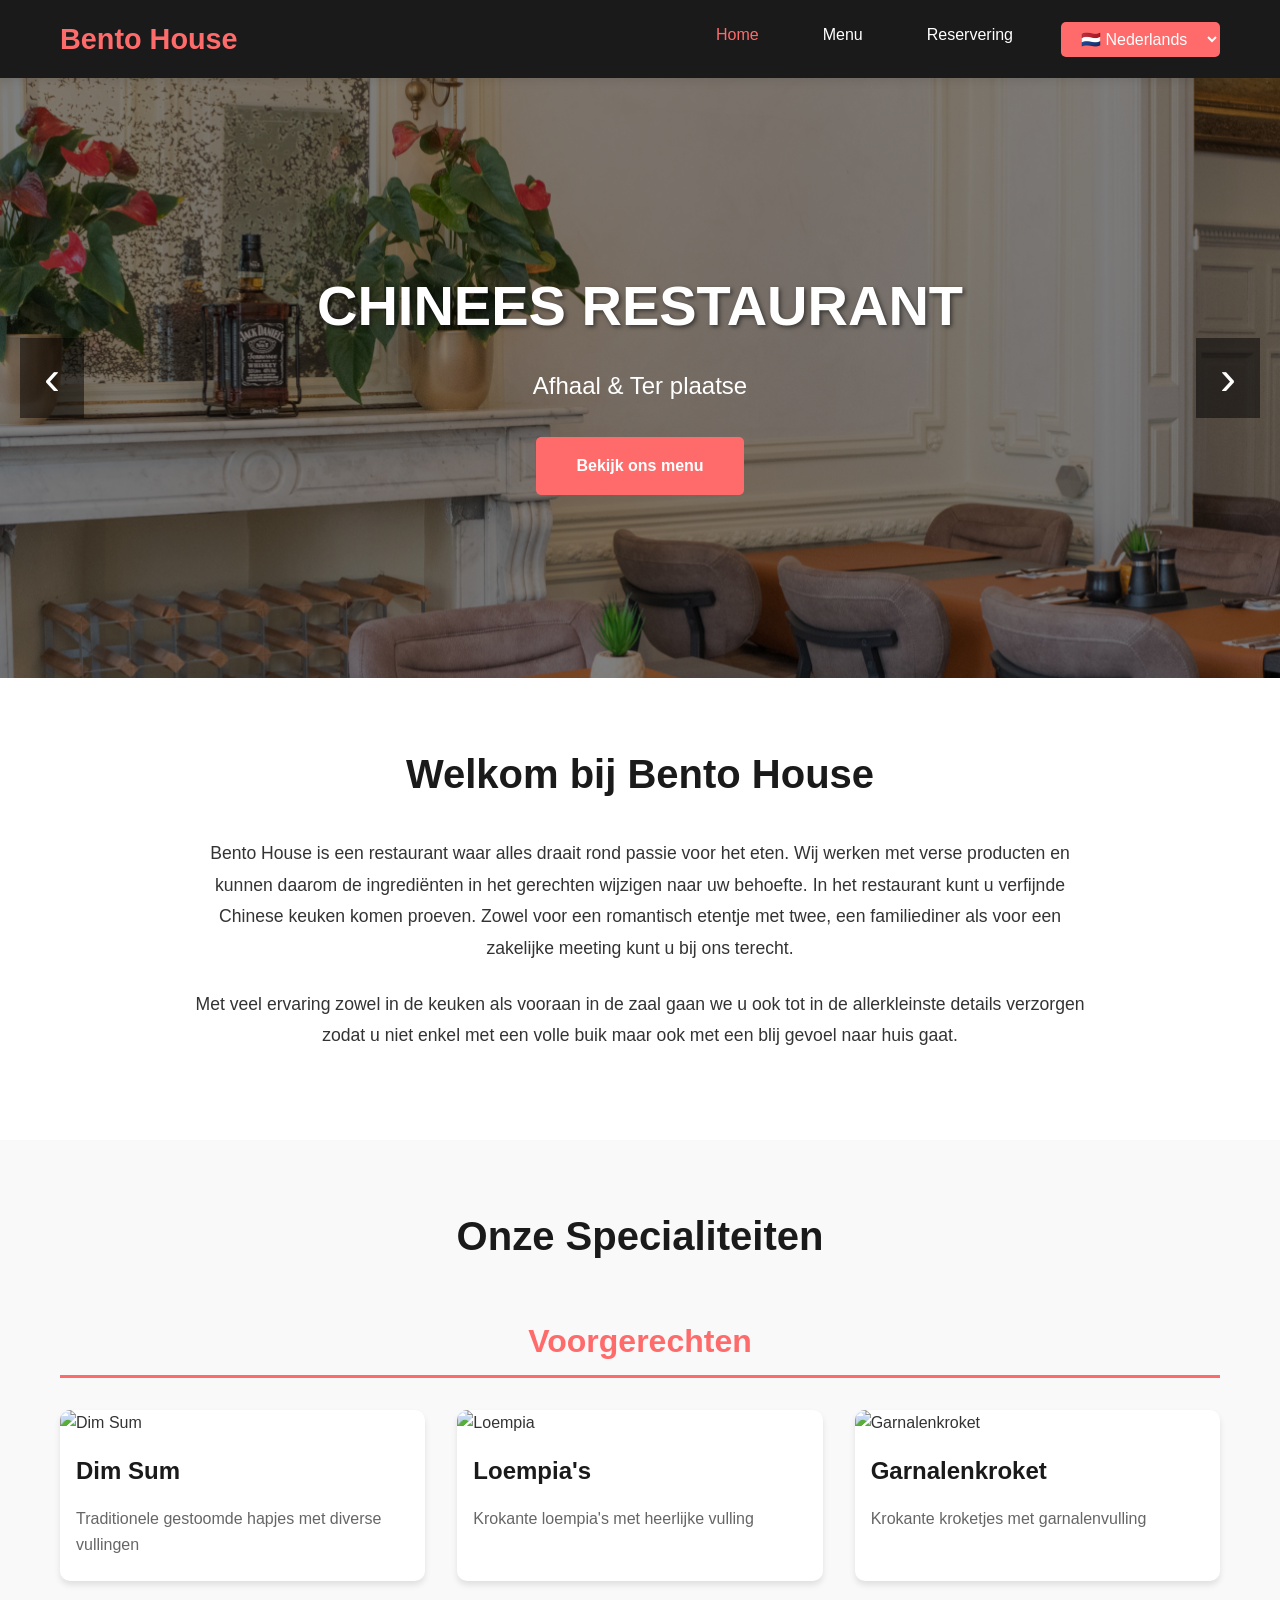
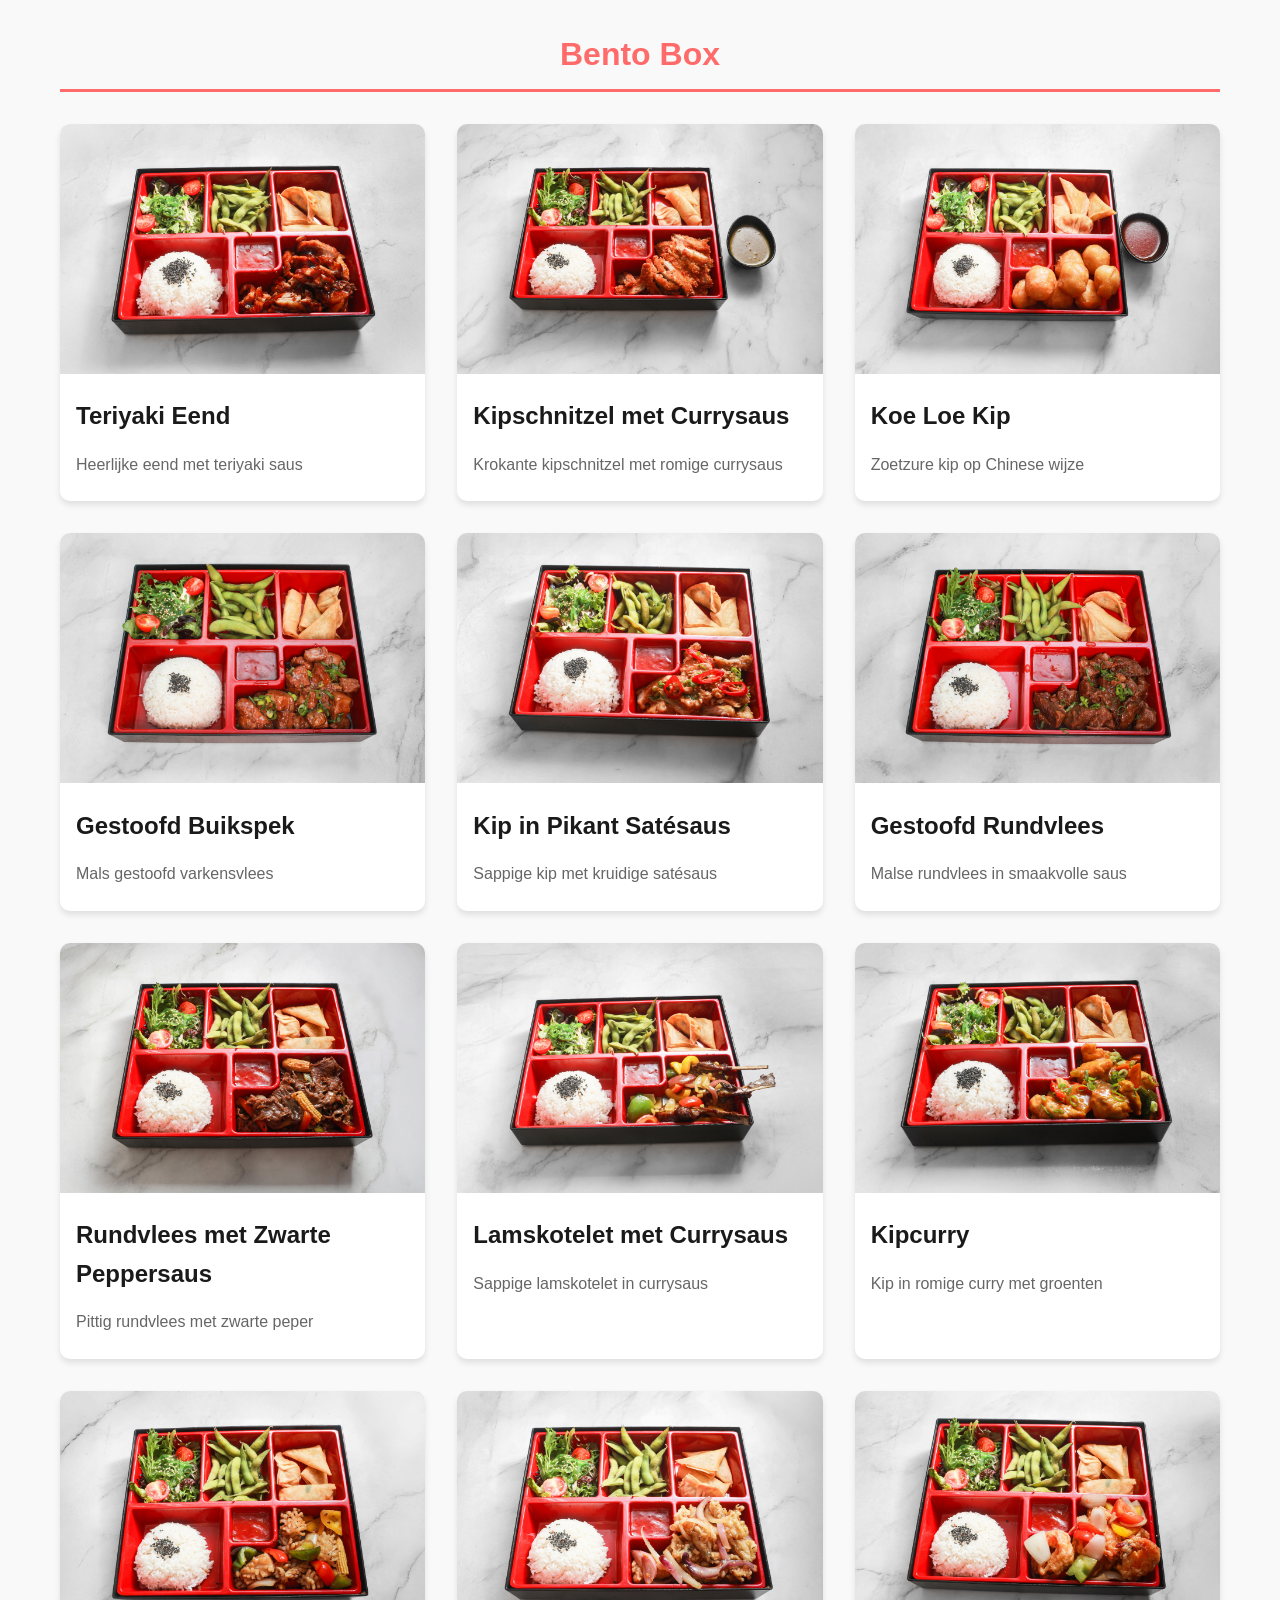
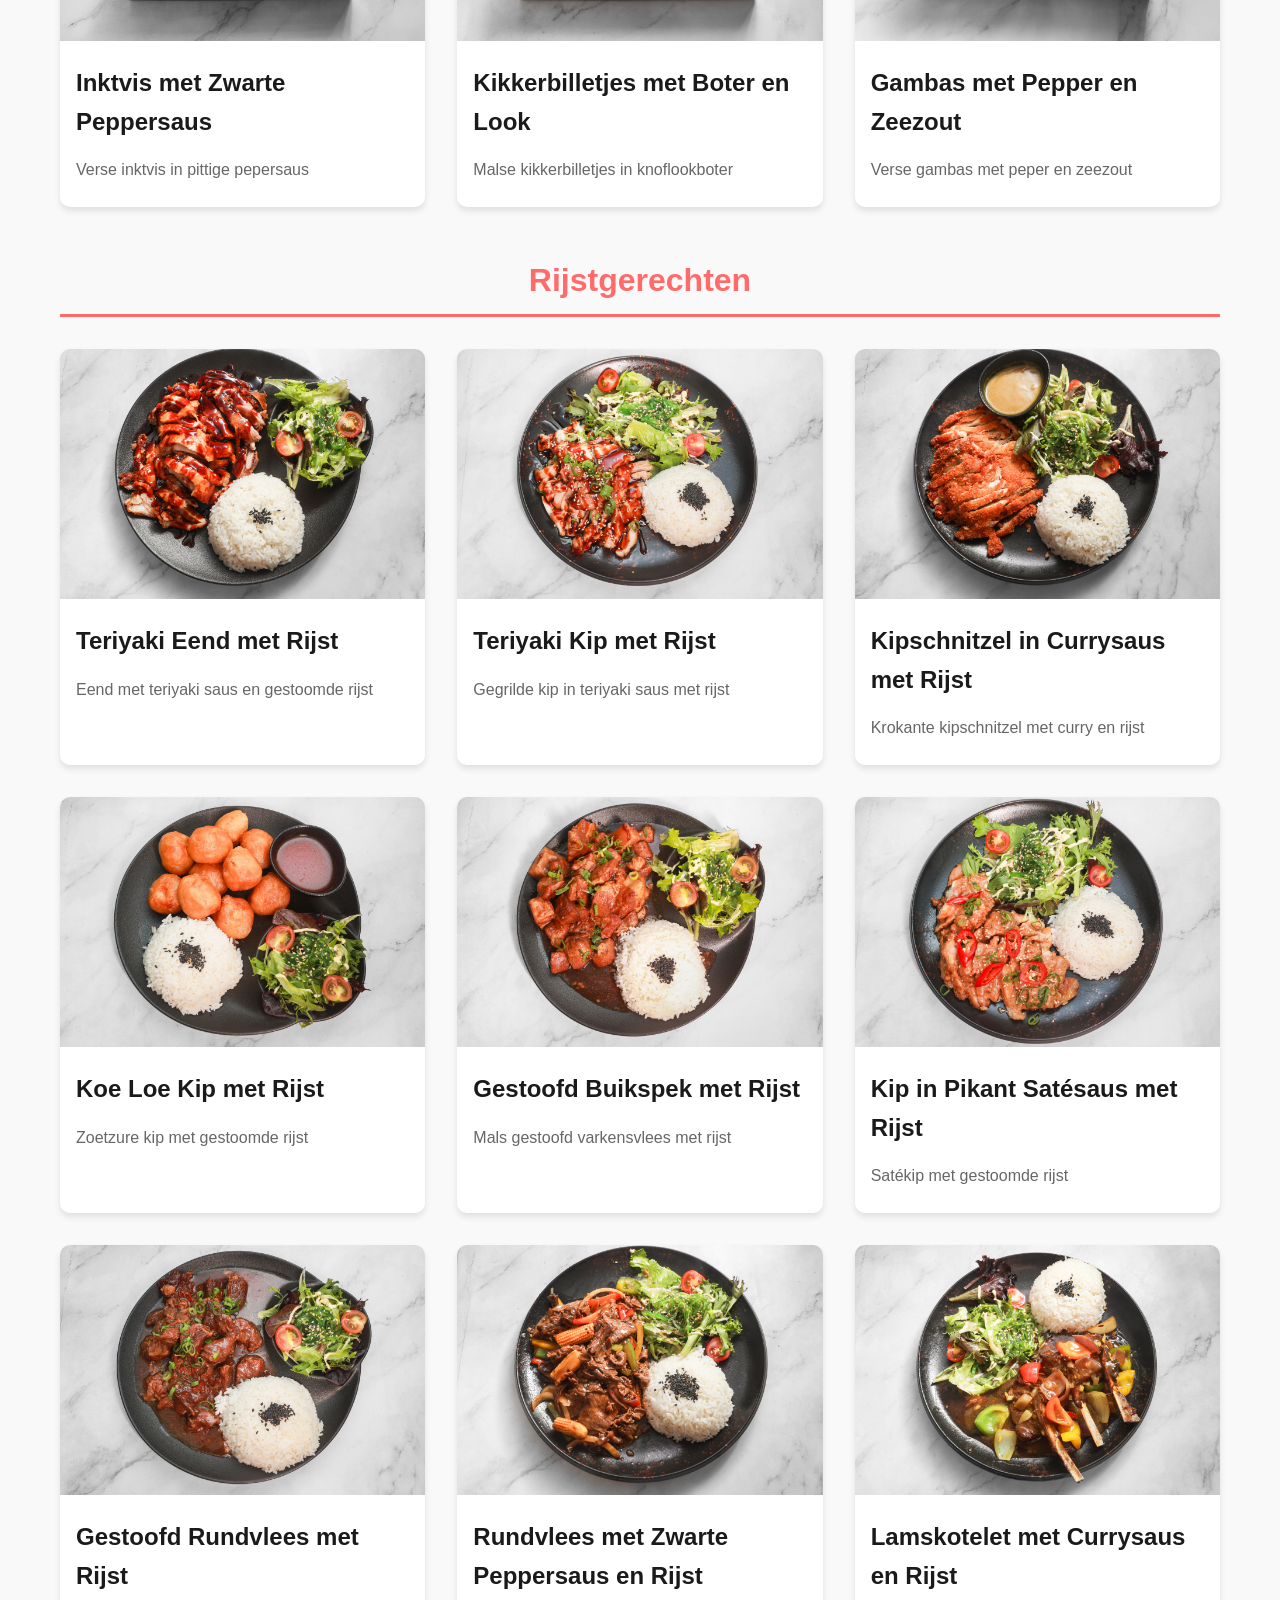
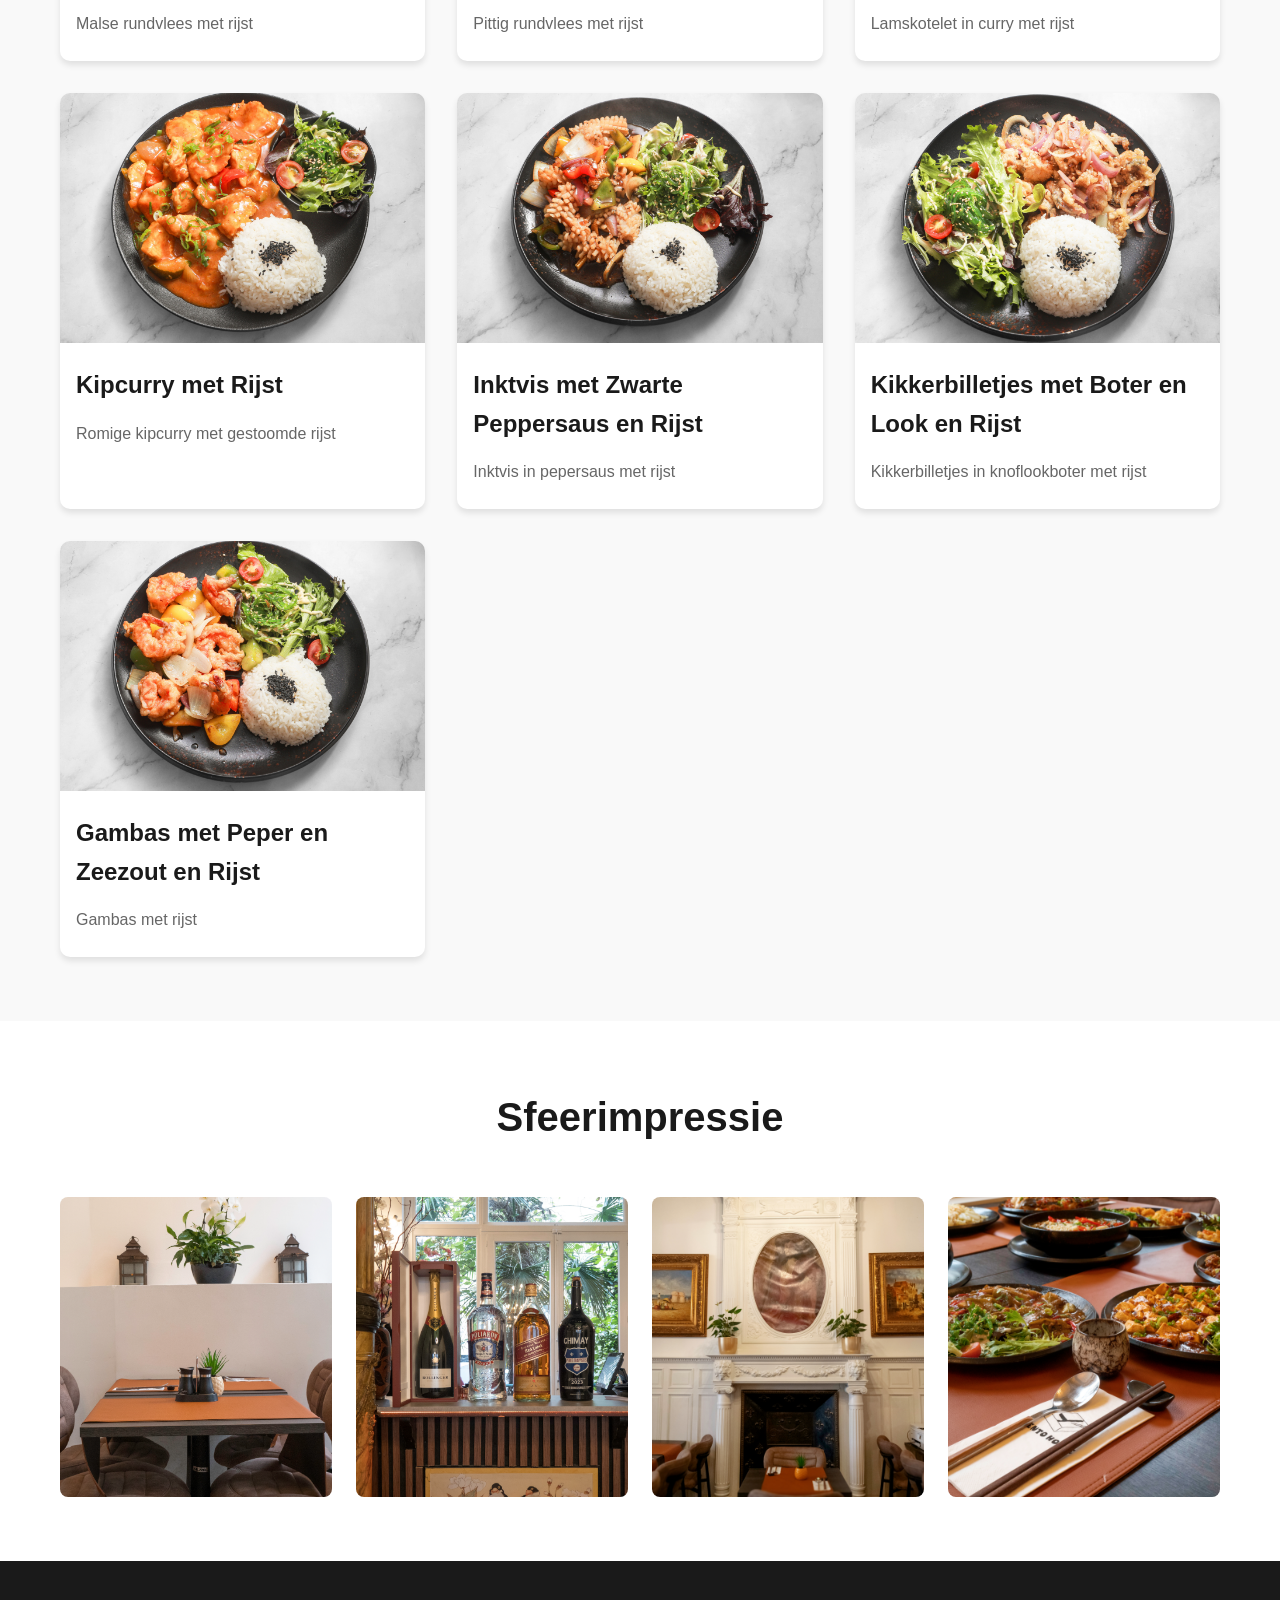
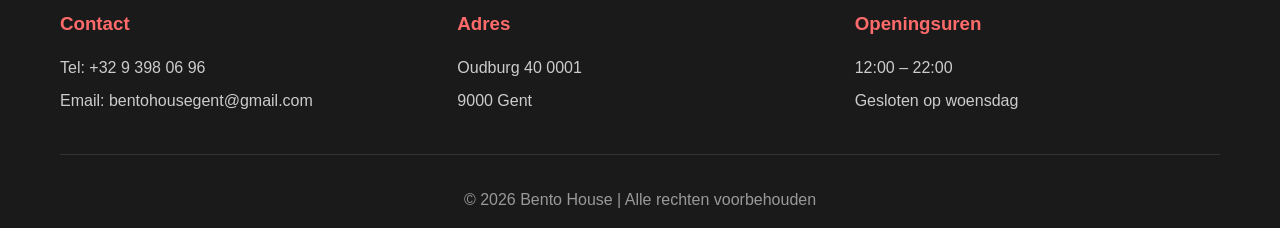
==== commit 9aa6eeed: "Update gallery images to use local photos (2.jpg, 4.jpg, 27.JPG, 31.JPG)" ====
--- a/index.html
+++ b/index.html
@@ -285,10 +285,10 @@
             <div class="container">
                 <h2>Sfeerimpressie</h2>
                 <div class="gallery-grid">
-                    <img src="https://images.unsplash.com/photo-1517248135467-4c7edcad34c4?w=600" alt="Restaurant interieur">
-                    <img src="https://images.unsplash.com/photo-1414235077428-338989a2e8c0?w=600" alt="Tafel met gerechten">
-                    <img src="https://images.unsplash.com/photo-1552566626-52f8b828add9?w=600" alt="Restaurant bar">
-                    <img src="https://images.unsplash.com/photo-1559339352-11d035aa65de?w=600" alt="Chef aan het werk">
+                    <img src="images/house/2.jpg" alt="Restaurant interieur">
+                    <img src="images/house/4.jpg" alt="Tafel met gerechten">
+                    <img src="images/house/27.JPG" alt="Restaurant bar">
+                    <img src="images/house/31.JPG" alt="Chef aan het werk">
                 </div>
             </div>
         </section>
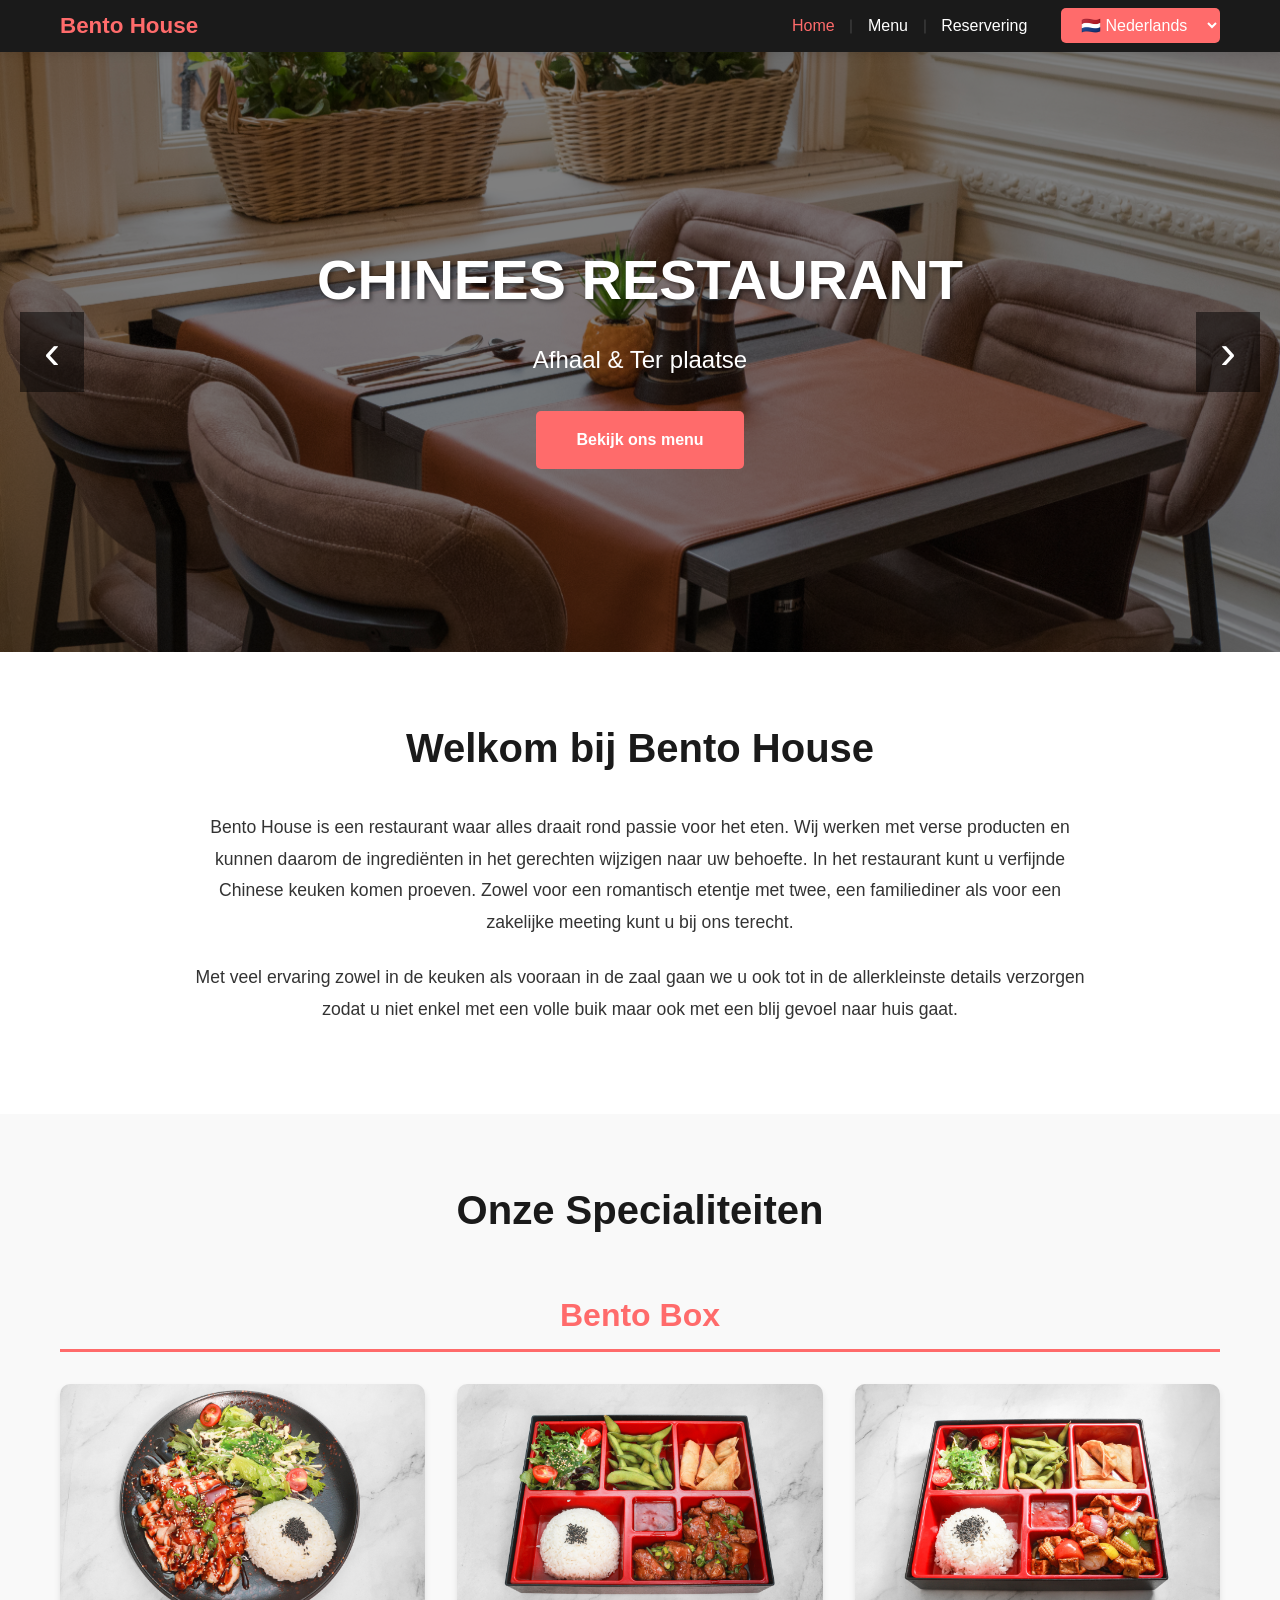
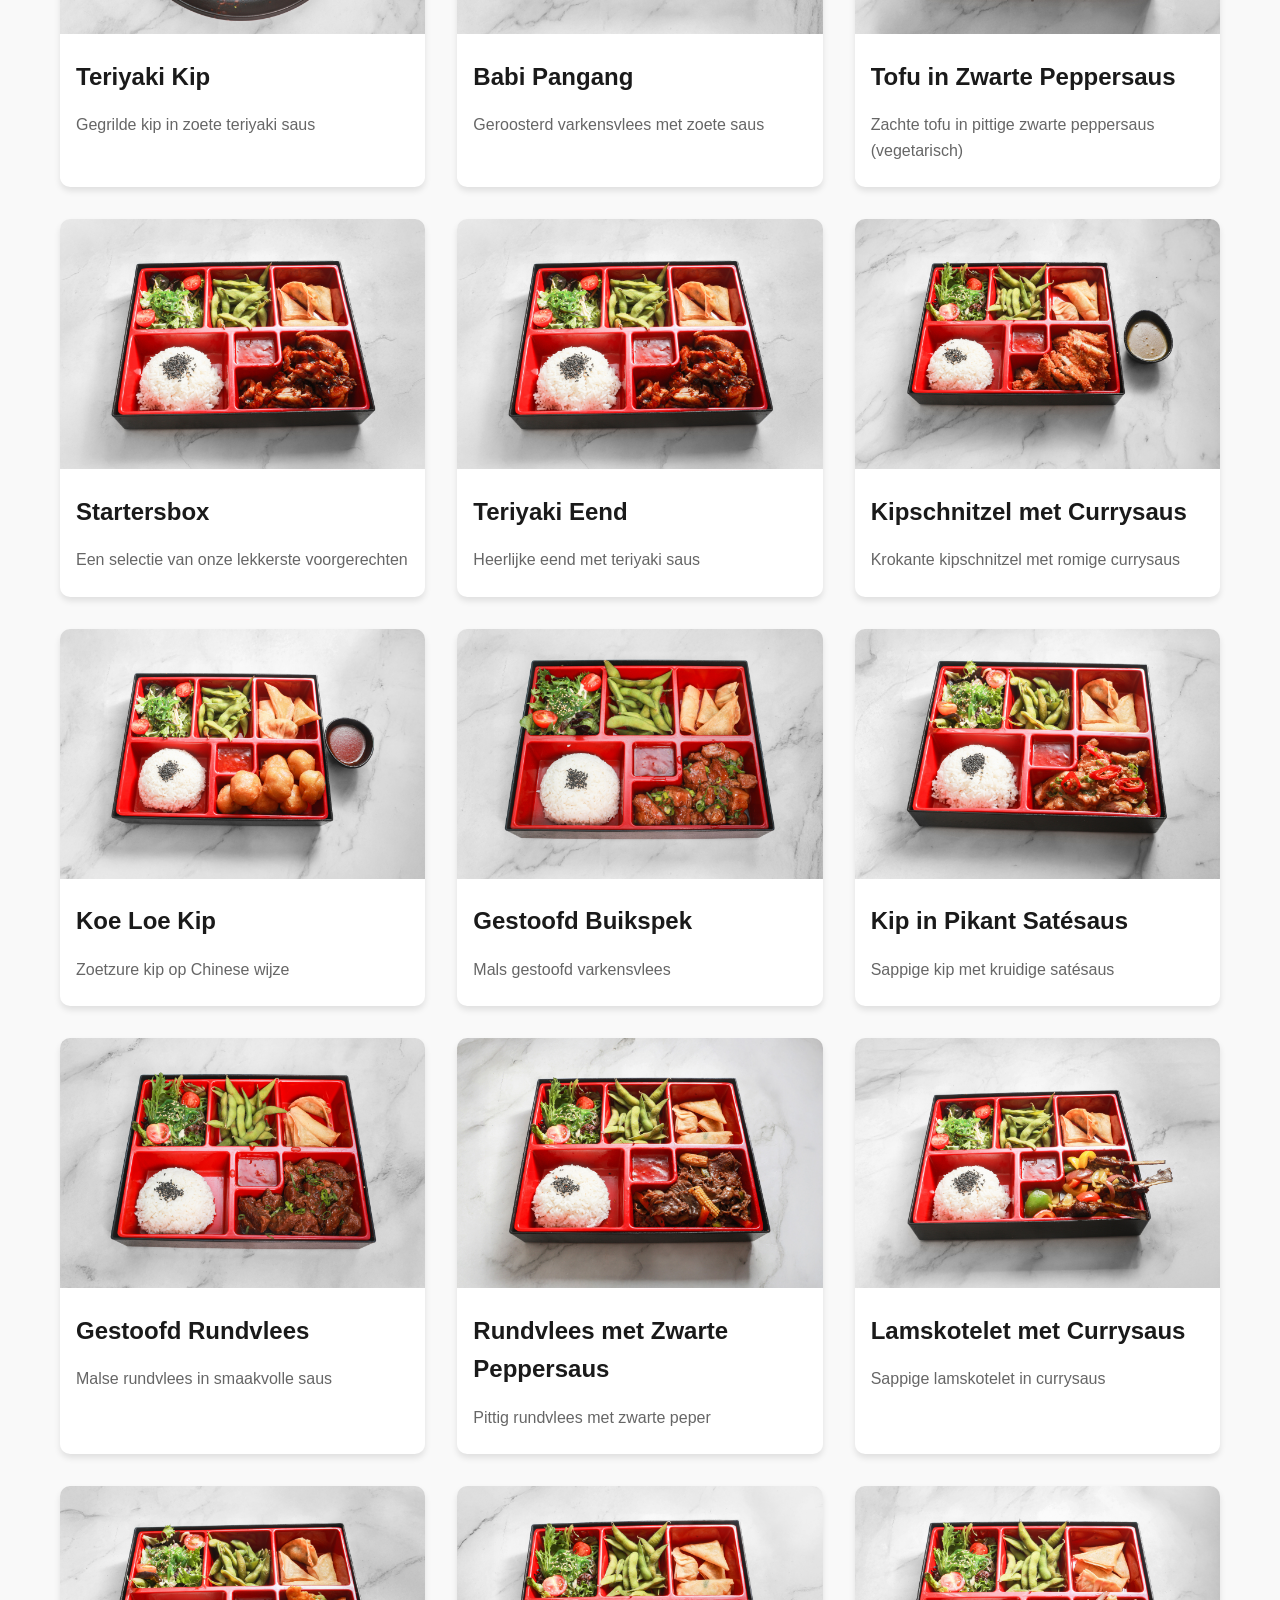
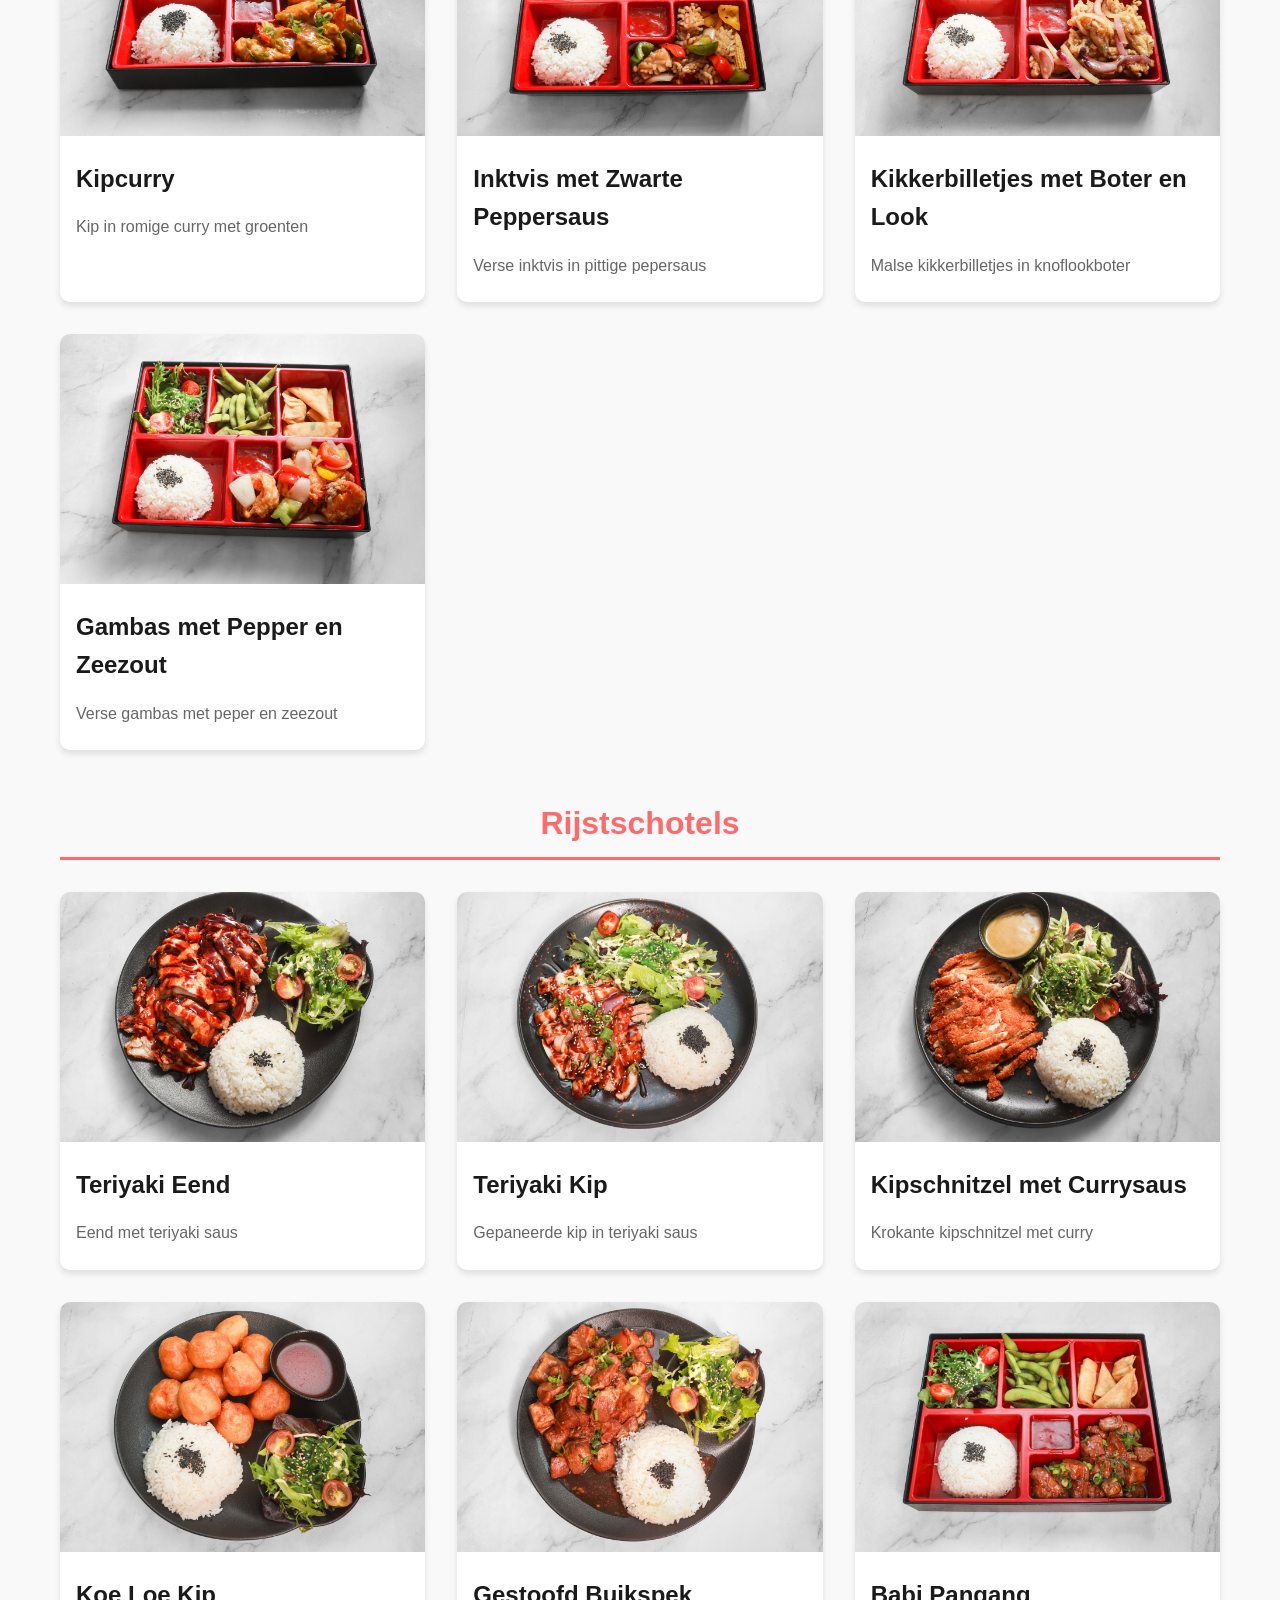
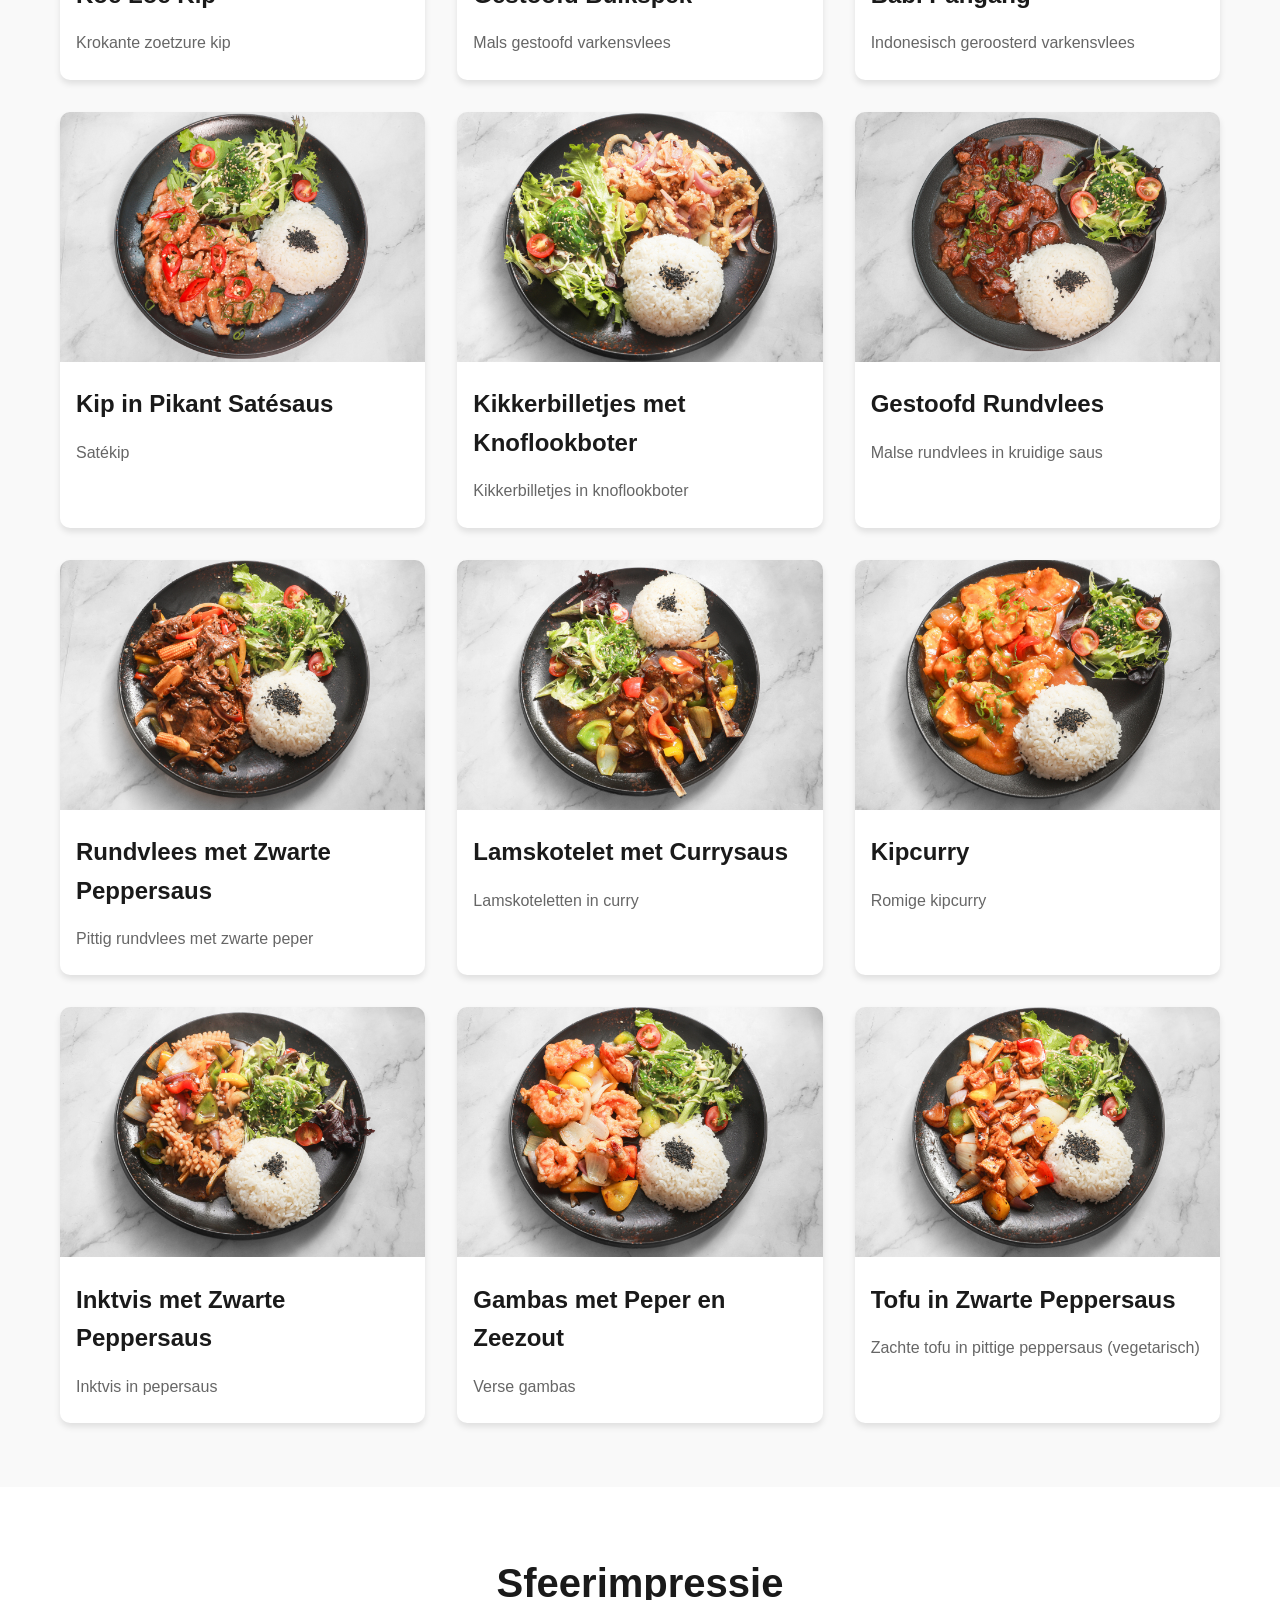
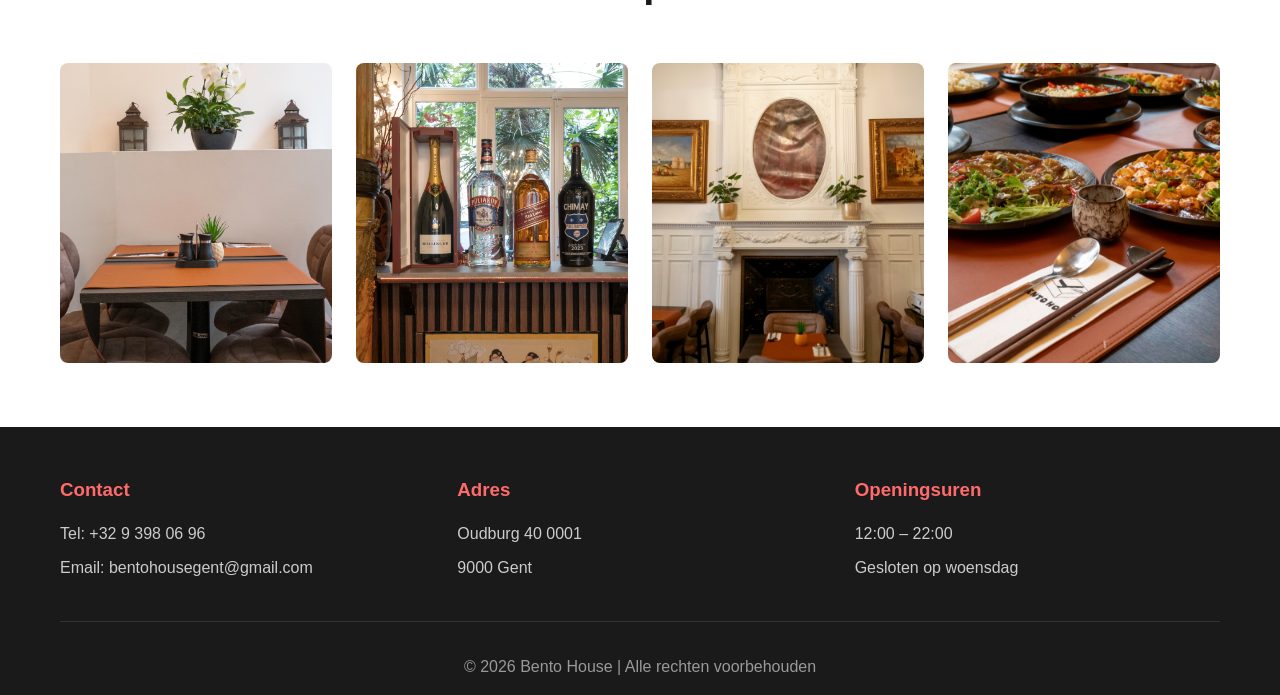
==== commit 6d92179e: "Implement W3Forms online reservation with error handling" ====
--- a/index.html
+++ b/index.html
@@ -123,30 +123,30 @@
             <div class="container">
                 <h2>Onze Specialiteiten</h2>
                 
-                <!-- Starters -->
-                <h3 class="category-title">Voorgerechten</h3>
-                <div class="items-grid">
-                    <div class="item-card">
-                        <img src="https://images.unsplash.com/photo-1582878826629-29b7ad1cdc43?w=400" alt="Dim Sum">
-                        <h3>Dim Sum</h3>
-                        <p>Traditionele gestoomde hapjes met diverse vullingen</p>
-                    </div>
-                    <div class="item-card">
-                        <img src="https://images.unsplash.com/photo-1526318896980-cf78c088247c?w=400" alt="Loempia">
-                        <h3>Loempia's</h3>
-                        <p>Krokante loempia's met heerlijke vulling</p>
-                    </div>
-                    <div class="item-card">
-                        <img src="https://images.unsplash.com/photo-1534422298391-e4f8c172dddb?w=400" alt="Garnalenkroket">
-                        <h3>Garnalenkroket</h3>
-                        <p>Krokante kroketjes met garnalenvulling</p>
-                    </div>
-                </div>
-
                 <!-- Bento Box -->
                 <h3 class="category-title">Bento Box</h3>
                 <div class="items-grid">
                     <div class="item-card">
+                        <img src="images/dutch/24 Teriyaki kip.jpg" alt="Teriyaki Kip">
+                        <h3>Teriyaki Kip</h3>
+                        <p>Gegrilde kip in zoete teriyaki saus</p>
+                    </div>
+                    <div class="item-card">
+                        <img src="images/dutch/13 Gestoofd buikspek.jpg" alt="Babi Pangang">
+                        <h3>Babi Pangang</h3>
+                        <p>Geroosterd varkensvlees met zoete saus</p>
+                    </div>
+                    <div class="item-card">
+                        <img src="images/dutch/21A Tofu met zwartepeppersaus （Vegetarisch）.jpg" alt="Tofu in zwarte peppersaus">
+                        <h3>Tofu in Zwarte Peppersaus</h3>
+                        <p>Zachte tofu in pittige zwarte peppersaus (vegetarisch)</p>
+                    </div>
+                    <div class="item-card">
+                        <img src="images/dutch/9 Teriyaki Eend.jpg" alt="Startersbox">
+                        <h3>Startersbox</h3>
+                        <p>Een selectie van onze lekkerste voorgerechten</p>
+                    </div>
+                    <div class="item-card">
                         <img src="images/dutch/9 Teriyaki Eend.jpg" alt="Teriyaki Eend">
                         <h3>Teriyaki Eend</h3>
                         <p>Heerlijke eend met teriyaki saus</p>
@@ -208,73 +208,83 @@
                     </div>
                 </div>
 
-                <!-- Rice Dish -->
-                <h3 class="category-title">Rijstgerechten</h3>
+                <!-- Rijstschotels -->
+                <h3 class="category-title">Rijstschotels</h3>
                 <div class="items-grid">
                     <div class="item-card">
-                        <img src="images/dutch/23 Teriyaki Eend.jpg" alt="Teriyaki Eend met Rijst">
-                        <h3>Teriyaki Eend met Rijst</h3>
-                        <p>Eend met teriyaki saus en gestoomde rijst</p>
-                    </div>
-                    <div class="item-card">
-                        <img src="images/dutch/24 Teriyaki kip.jpg" alt="Teriyaki kip">
-                        <h3>Teriyaki Kip met Rijst</h3>
-                        <p>Gegrilde kip in teriyaki saus met rijst</p>
+                        <img src="images/dutch/23 Teriyaki Eend.jpg" alt="Teriyaki Eend">
+                        <h3>Teriyaki Eend</h3>
+                        <p>Eend met teriyaki saus</p>
+                    </div>
+                    <div class="item-card">
+                        <img src="images/dutch/24 Teriyaki kip.jpg" alt="Teriyaki Kip">
+                        <h3>Teriyaki Kip</h3>
+                        <p>Gepaneerde kip in teriyaki saus</p>
                     </div>
                     <div class="item-card">
                         <img src="images/dutch/25 Kipschnitzel in currysaus.jpg" alt="Kipschnitzel in currysaus">
-                        <h3>Kipschnitzel in Currysaus met Rijst</h3>
-                        <p>Krokante kipschnitzel met curry en rijst</p>
-                    </div>
-                    <div class="item-card">
-                        <img src="images/dutch/26 Koe Loe Kip.jpg" alt="Koe Loe Kip met Rijst">
-                        <h3>Koe Loe Kip met Rijst</h3>
-                        <p>Zoetzure kip met gestoomde rijst</p>
-                    </div>
-                    <div class="item-card">
-                        <img src="images/dutch/27 Gestoofd buikspek.jpg" alt="Gestoofd buikspek met Rijst">
-                        <h3>Gestoofd Buikspek met Rijst</h3>
-                        <p>Mals gestoofd varkensvlees met rijst</p>
-                    </div>
-                    <div class="item-card">
-                        <img src="images/dutch/28 Kip in pikant satésaus.jpg" alt="Kip in pikant satésaus met Rijst">
-                        <h3>Kip in Pikant Satésaus met Rijst</h3>
-                        <p>Satékip met gestoomde rijst</p>
-                    </div>
-                    <div class="item-card">
-                        <img src="images/dutch/29 Gestoofd rundvlees.jpg" alt="Gestoofd rundvlees met Rijst">
-                        <h3>Gestoofd Rundvlees met Rijst</h3>
-                        <p>Malse rundvlees met rijst</p>
-                    </div>
-                    <div class="item-card">
-                        <img src="images/dutch/30 Rundvlees met zwarte peppersaus.jpg" alt="Rundvlees met zwarte peppersaus met Rijst">
-                        <h3>Rundvlees met Zwarte Peppersaus en Rijst</h3>
-                        <p>Pittig rundvlees met rijst</p>
-                    </div>
-                    <div class="item-card">
-                        <img src="images/dutch/31 Lamskotelet met currysaus.jpg" alt="Lamskotelet met currysaus met Rijst">
-                        <h3>Lamskotelet met Currysaus en Rijst</h3>
-                        <p>Lamskotelet in curry met rijst</p>
-                    </div>
-                    <div class="item-card">
-                        <img src="images/dutch/32 Kipcurry.jpg" alt="Kipcurry met Rijst">
-                        <h3>Kipcurry met Rijst</h3>
-                        <p>Romige kipcurry met gestoomde rijst</p>
-                    </div>
-                    <div class="item-card">
-                        <img src="images/dutch/33 Inktvis met zwarte peppersaus.jpg" alt="Inktvis met zwarte peppersaus met Rijst">
-                        <h3>Inktvis met Zwarte Peppersaus en Rijst</h3>
-                        <p>Inktvis in pepersaus met rijst</p>
-                    </div>
-                    <div class="item-card">
-                        <img src="images/dutch/34 Kikkerbilletjes met boter en look.jpg" alt="Kikkerbilletjes met boter en look met Rijst">
-                        <h3>Kikkerbilletjes met Boter en Look en Rijst</h3>
-                        <p>Kikkerbilletjes in knoflookboter met rijst</p>
-                    </div>
-                    <div class="item-card">
-                        <img src="images/dutch/35 Gambas met peeper en zeezout.jpg" alt="Gambas met peeper en zeezout met Rijst">
-                        <h3>Gambas met Peper en Zeezout en Rijst</h3>
-                        <p>Gambas met rijst</p>
+                        <h3>Kipschnitzel met Currysaus</h3>
+                        <p>Krokante kipschnitzel met curry</p>
+                    </div>
+                    <div class="item-card">
+                        <img src="images/dutch/26 Koe Loe Kip.jpg" alt="Koe Loe Kip">
+                        <h3>Koe Loe Kip</h3>
+                        <p>Krokante zoetzure kip</p>
+                    </div>
+                    <div class="item-card">
+                        <img src="images/dutch/27 Gestoofd buikspek.jpg" alt="Gestoofd buikspek">
+                        <h3>Gestoofd Buikspek</h3>
+                        <p>Mals gestoofd varkensvlees</p>
+                    </div>
+                    <div class="item-card">
+                        <img src="images/dutch/13 Gestoofd buikspek.jpg" alt="Babi Pangang">
+                        <h3>Babi Pangang</h3>
+                        <p>Indonesisch geroosterd varkensvlees</p>
+                    </div>
+                    <div class="item-card">
+                        <img src="images/dutch/28 Kip in pikant satésaus.jpg" alt="Kip in pikant satésaus">
+                        <h3>Kip in Pikant Satésaus</h3>
+                        <p>Satékip</p>
+                    </div>
+                    <div class="item-card">
+                        <img src="images/dutch/34 Kikkerbilletjes met boter en look.jpg" alt="Kikkerbilletjes met boter en look">
+                        <h3>Kikkerbilletjes met Knoflookboter</h3>
+                        <p>Kikkerbilletjes in knoflookboter</p>
+                    </div>
+                    <div class="item-card">
+                        <img src="images/dutch/29 Gestoofd rundvlees.jpg" alt="Gestoofd Rundvlees">
+                        <h3>Gestoofd Rundvlees</h3>
+                        <p>Malse rundvlees in kruidige saus</p>
+                    </div>
+                    <div class="item-card">
+                        <img src="images/dutch/30 Rundvlees met zwarte peppersaus.jpg" alt="Rundvlees met zwarte peppersaus">
+                        <h3>Rundvlees met Zwarte Peppersaus</h3>
+                        <p>Pittig rundvlees met zwarte peper</p>
+                    </div>
+                    <div class="item-card">
+                        <img src="images/dutch/31 Lamskotelet met currysaus.jpg" alt="Lamskotelet met currysaus">
+                        <h3>Lamskotelet met Currysaus</h3>
+                        <p>Lamskoteletten in curry</p>
+                    </div>
+                    <div class="item-card">
+                        <img src="images/dutch/32 Kipcurry.jpg" alt="Kipcurry">
+                        <h3>Kipcurry</h3>
+                        <p>Romige kipcurry</p>
+                    </div>
+                    <div class="item-card">
+                        <img src="images/dutch/33 Inktvis met zwarte peppersaus.jpg" alt="Inktvis met zwarte peppersaus">
+                        <h3>Inktvis met Zwarte Peppersaus</h3>
+                        <p>Inktvis in pepersaus</p>
+                    </div>
+                    <div class="item-card">
+                        <img src="images/dutch/35 Gambas met peeper en zeezout.jpg" alt="Gambas met peper en zeezout">
+                        <h3>Gambas met Peper en Zeezout</h3>
+                        <p>Verse gambas</p>
+                    </div>
+                    <div class="item-card">
+                        <img src="images/dutch/35A Tofu met zwartepeppersaus （Vegetarisch）.jpg" alt="Tofu in Zwarte Peppersaus">
+                        <h3>Tofu in Zwarte Peppersaus</h3>
+                        <p>Zachte tofu in pittige peppersaus (vegetarisch)</p>
                     </div>
                 </div>
             </div>
--- a/styles.css
+++ b/styles.css
@@ -22,7 +22,7 @@
 header {
     background-color: #1a1a1a;
     color: #fff;
-    padding: 1rem 0;
+    padding: 0.5rem 0;
     position: sticky;
     top: 0;
     z-index: 1000;
@@ -36,7 +36,7 @@
 }
 
 .logo h1 {
-    font-size: 1.8rem;
+    font-size: 1.4rem;
     color: #ff6b6b;
     font-weight: 700;
 }
@@ -44,7 +44,23 @@
 nav ul {
     display: flex;
     list-style: none;
-    gap: 2rem;
+    gap: 0;
+    align-items: center;
+}
+
+nav li:not(:first-child):not(.language-switcher) {
+    display: flex;
+    align-items: center;
+}
+
+nav li:not(:first-child):not(.language-switcher)::before {
+    content: "｜";
+    color: #555;
+    font-size: 0.9rem;
+}
+
+.language-switcher {
+    margin-left: 1.5rem;
 }
 
 nav a {
@@ -52,7 +68,7 @@
     text-decoration: none;
     font-weight: 500;
     transition: color 0.3s ease;
-    padding: 0.5rem 1rem;
+    padding: 0.3rem 0.6rem;
 }
 
 nav a:hover,
@@ -60,9 +76,7 @@
     color: #ff6b6b;
 }
 
-.language-switcher {
-    margin-left: auto;
-}
+/* language-switcher margin moved to nav ul block above */
 
 .lang-dropdown {
     background-color: #ff6b6b;
@@ -87,6 +101,10 @@
     padding: 0.5rem;
 }
 
+#dranken .price {
+    display: none;
+}
+
 /* Hero Section */
 .hero {
     position: relative;
@@ -348,36 +366,39 @@
 
 .menu-items {
     display: grid;
-    gap: 1.5rem;
+    grid-template-columns: repeat(auto-fit, minmax(300px, 1fr));
+    gap: 2rem;
 }
 
 .menu-item {
     display: flex;
-    justify-content: space-between;
-    align-items: center;
-    gap: 1rem;
-    padding: 1.5rem;
-    background-color: #f9f9f9;
-    border-radius: 8px;
-    transition: all 0.3s ease;
+    flex-direction: column;
+    background-color: #fff;
+    border-radius: 10px;
+    overflow: hidden;
+    box-shadow: 0 4px 6px rgba(0,0,0,0.1);
+    transition: transform 0.3s ease, box-shadow 0.3s ease;
+    padding: 0;
 }
 
 .menu-item:hover {
-    background-color: #fff;
-    box-shadow: 0 4px 10px rgba(0,0,0,0.1);
+    transform: translateY(-5px);
+    box-shadow: 0 8px 15px rgba(0,0,0,0.2);
+    background-color: #fff;
 }
 
 .menu-item-img {
-    width: 80px;
-    height: 80px;
+    width: 100%;
+    height: 250px;
     object-fit: cover;
-    border-radius: 8px;
+    border-radius: 0;
     flex-shrink: 0;
 }
 
 .item-info {
     flex: 1;
     min-width: 0;
+    padding: 1rem 1rem 0.5rem 1rem;
 }
 
 .item-info h3 {
@@ -396,7 +417,9 @@
     font-weight: 700;
     color: #ff6b6b;
     white-space: nowrap;
-    margin-left: 2rem;
+    margin-left: 0;
+    padding: 0.5rem 1rem 1rem 1rem;
+    align-self: flex-start;
 }
 
 /* Reservation Page Styles */
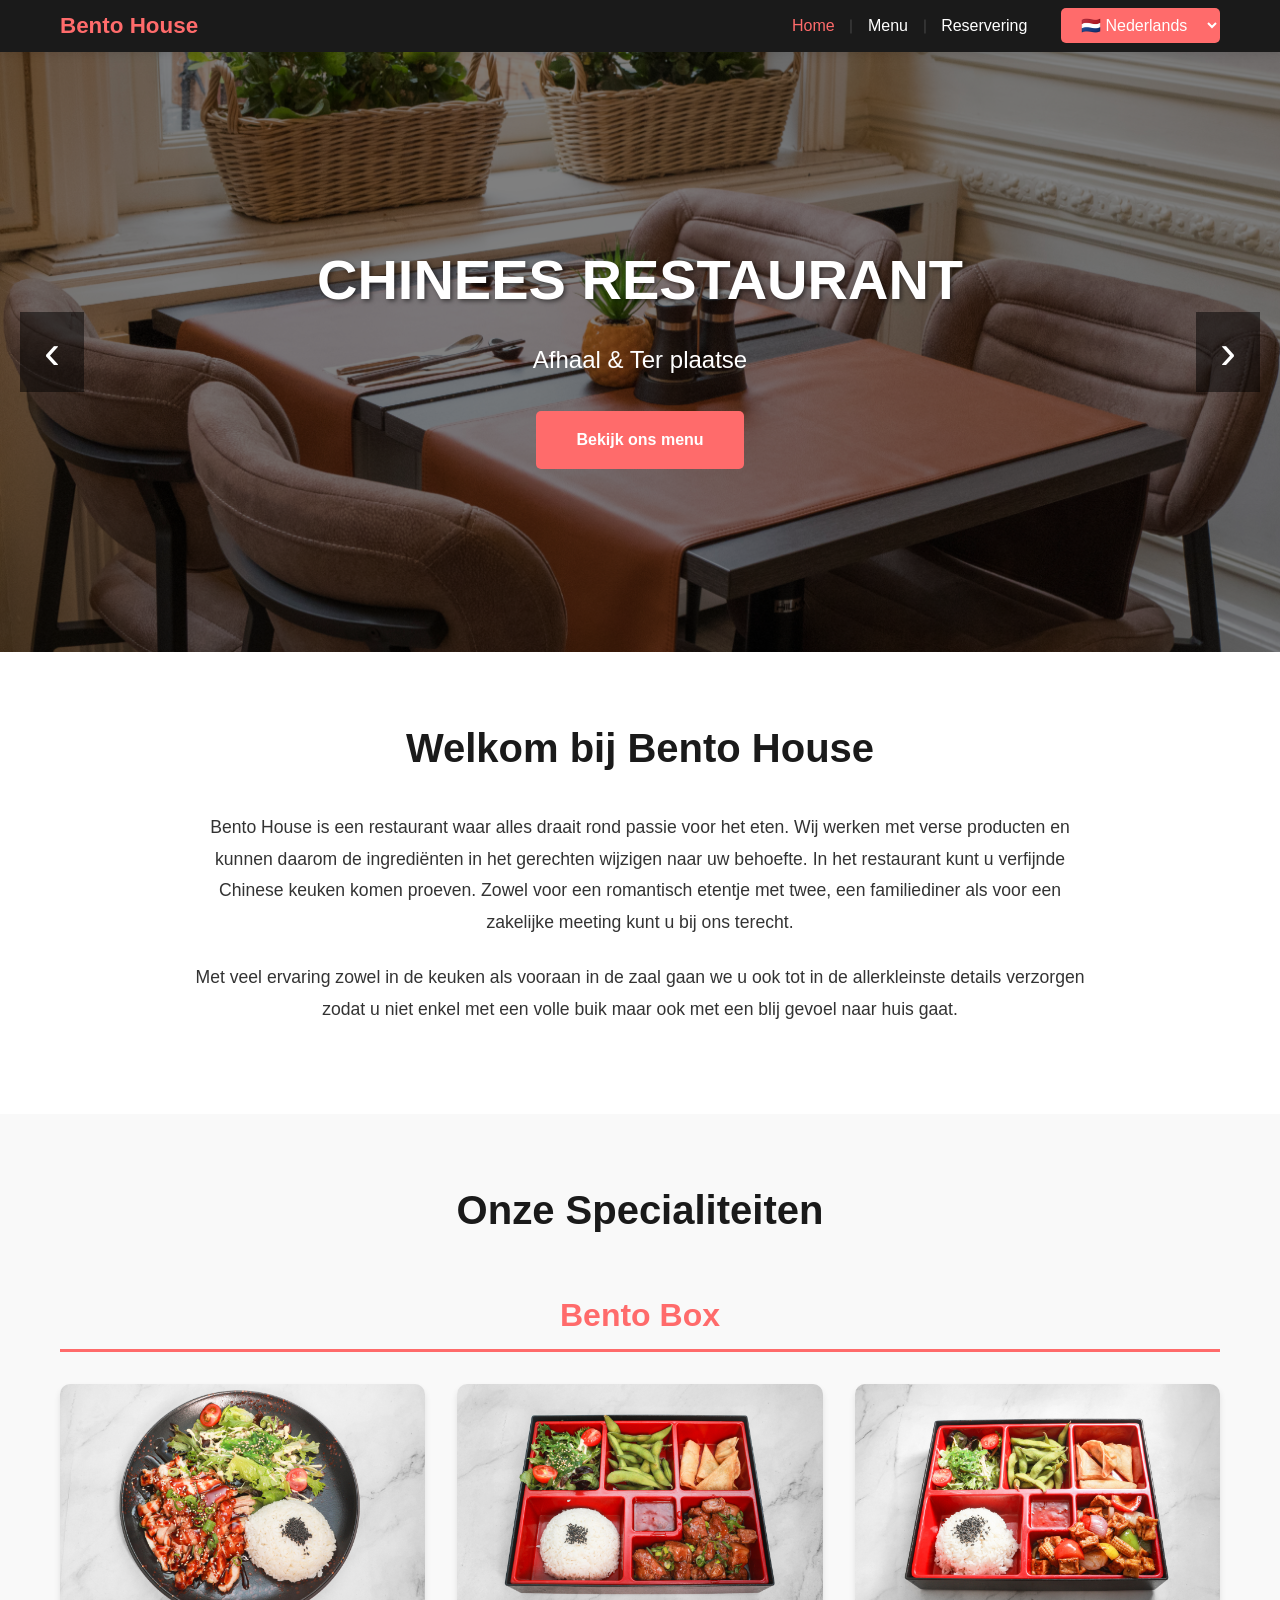
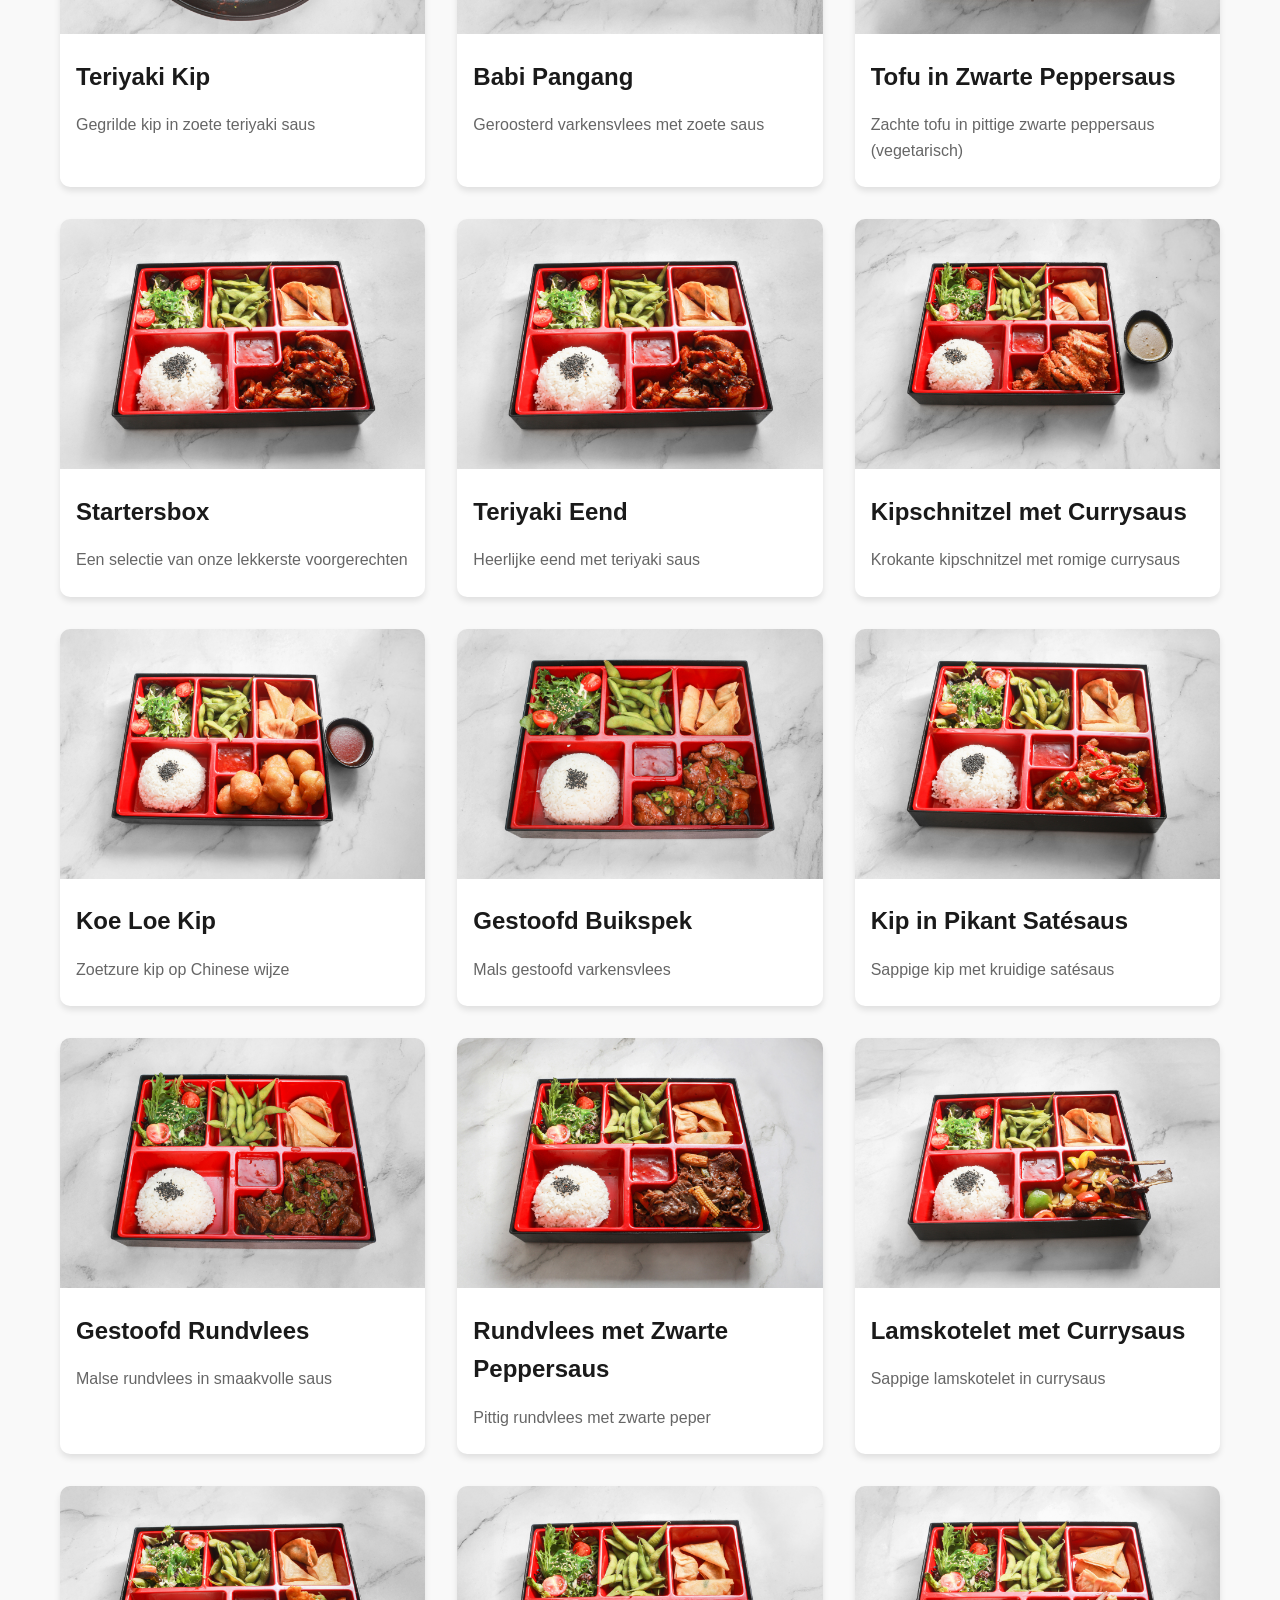
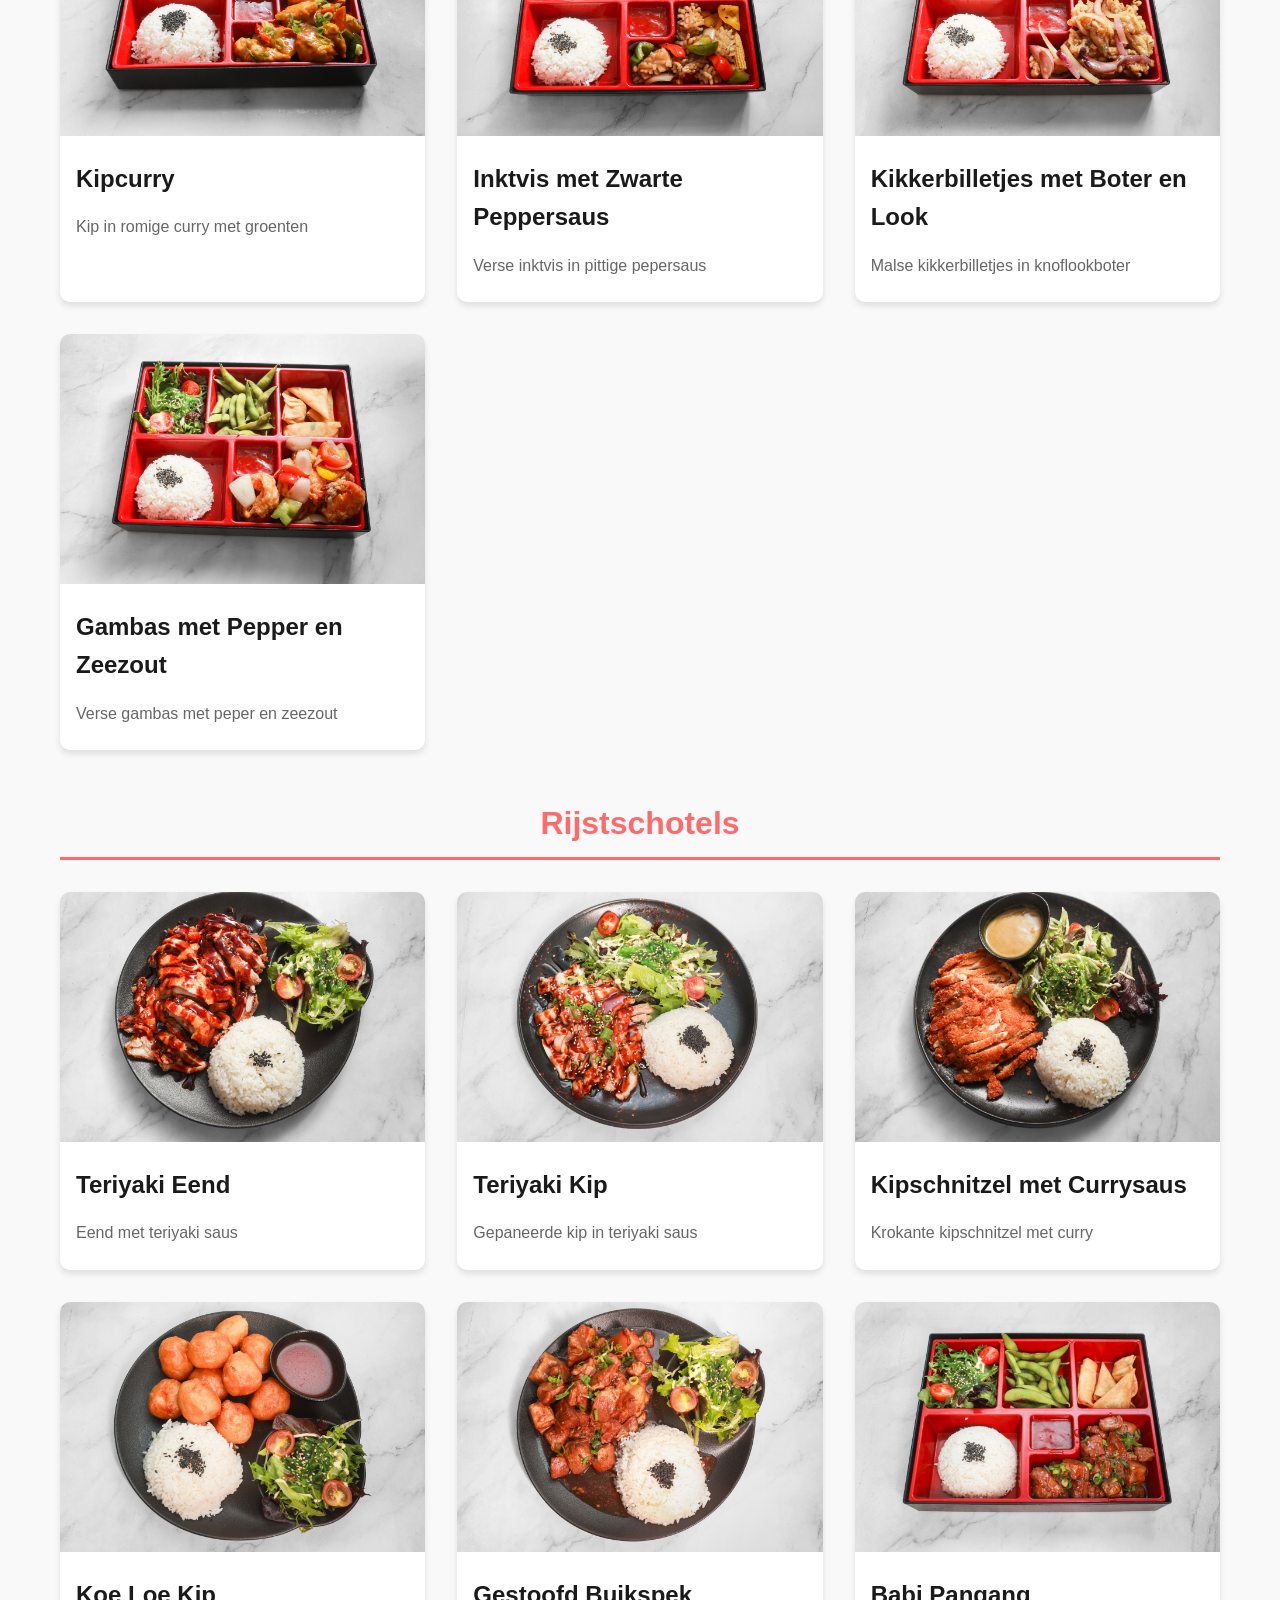
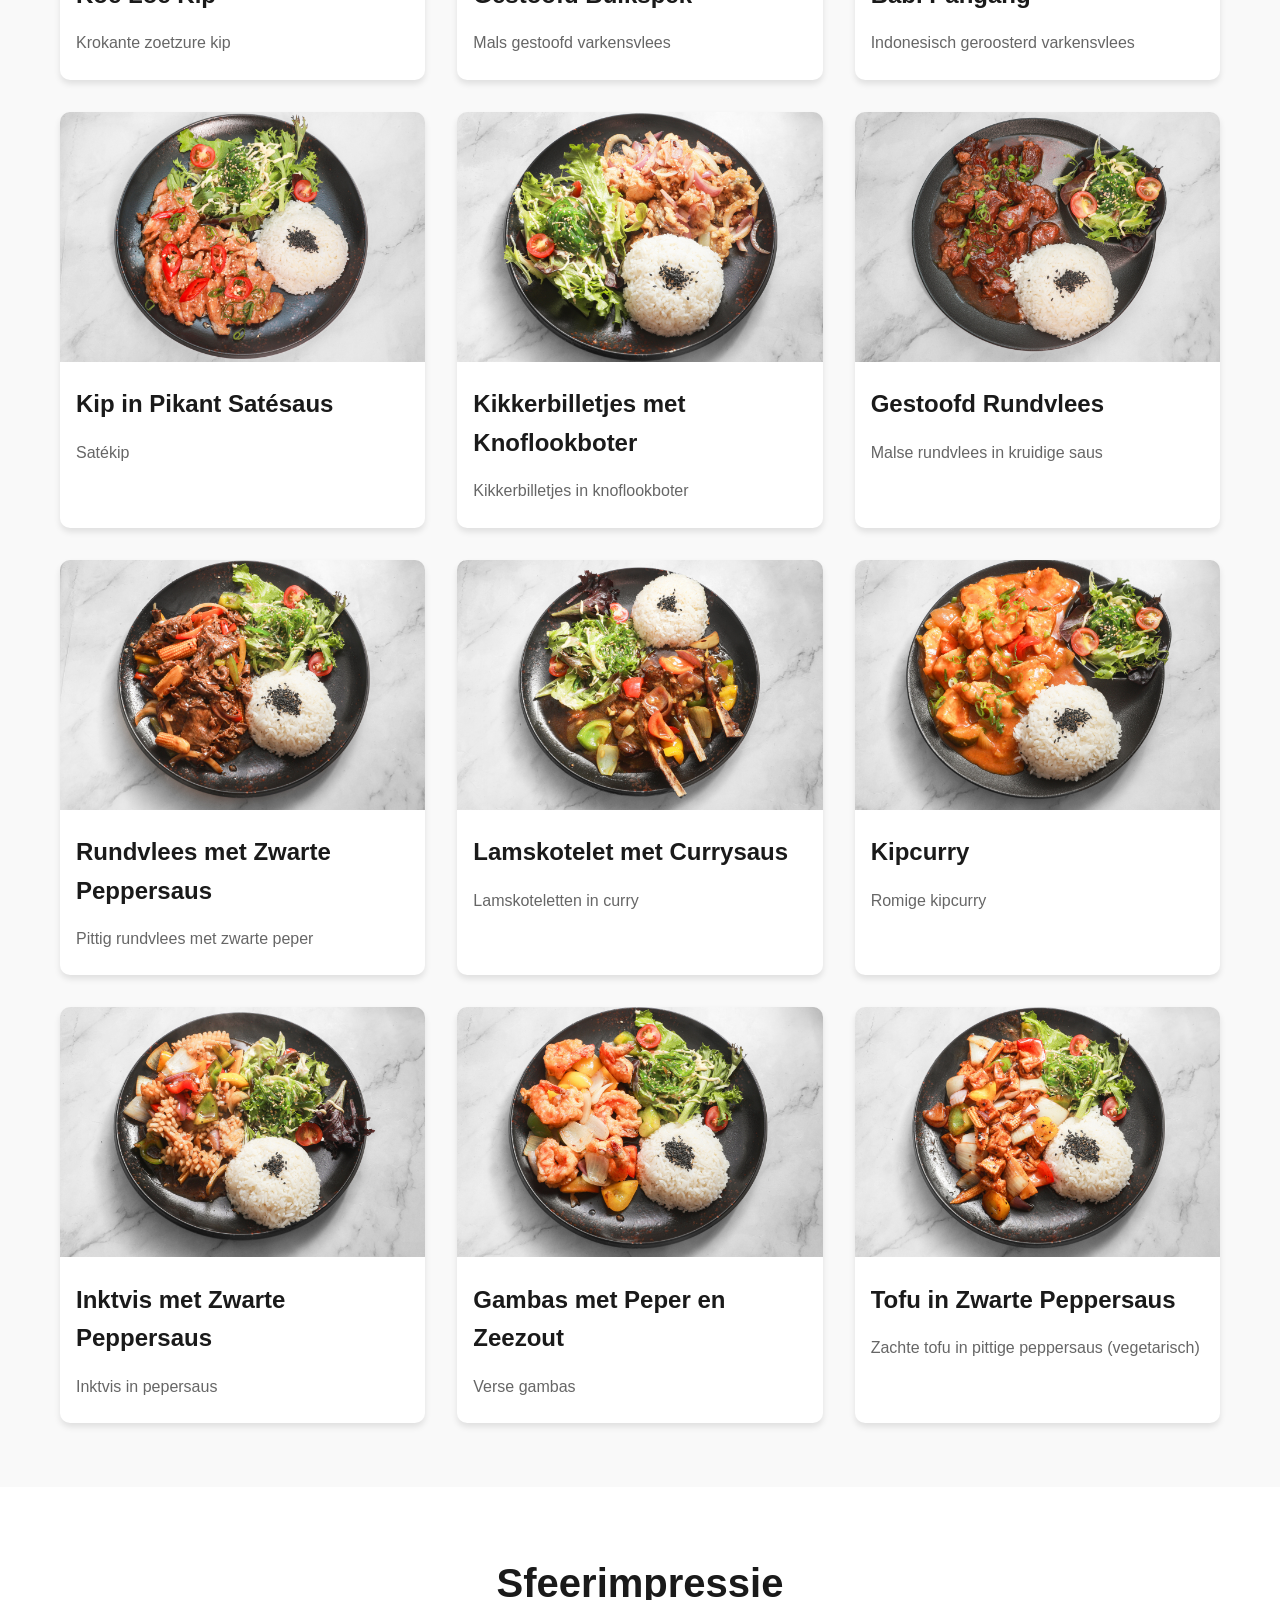
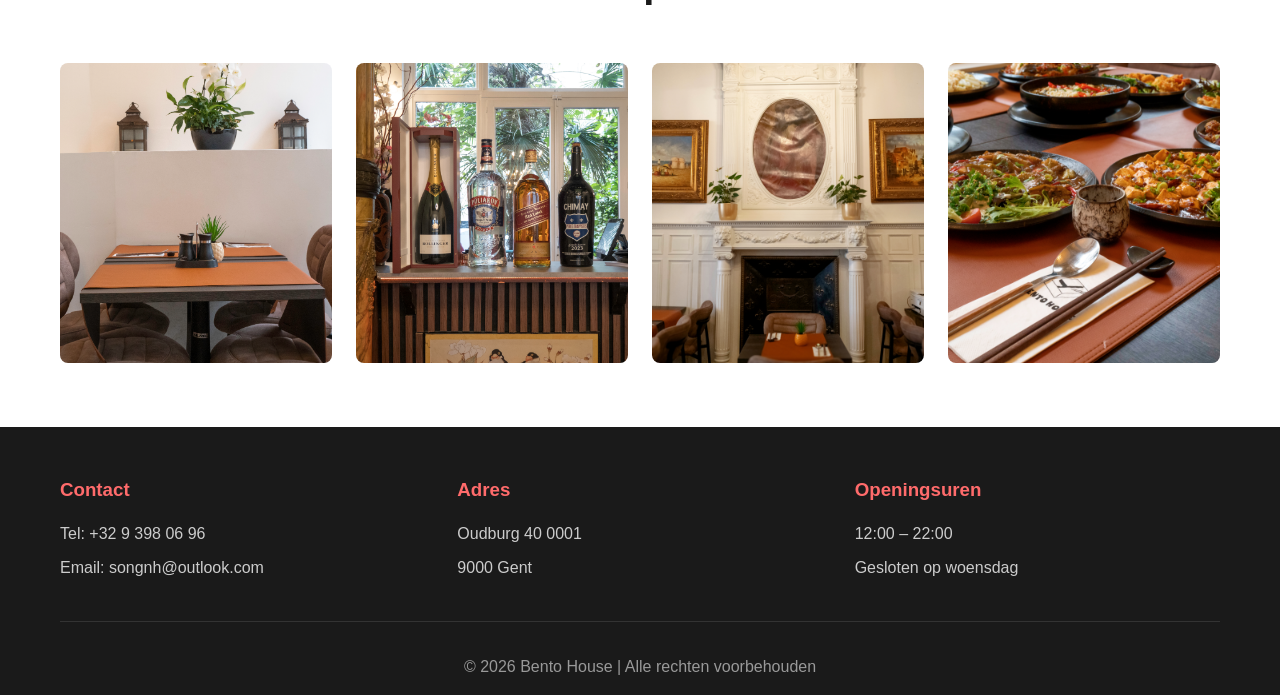
==== commit de7f3d1b: "Update email to songnh@outlook.com and migrate forms to w3forms.com" ====
--- a/index.html
+++ b/index.html
@@ -310,7 +310,7 @@
                 <div class="footer-section">
                     <h3>Contact</h3>
                     <p>Tel: +32 9 398 06 96</p>
-                    <p>Email: bentohousegent@gmail.com</p>
+                    <p>Email: songnh@outlook.com</p>
                 </div>
                 <div class="footer-section">
                     <h3>Adres</h3>
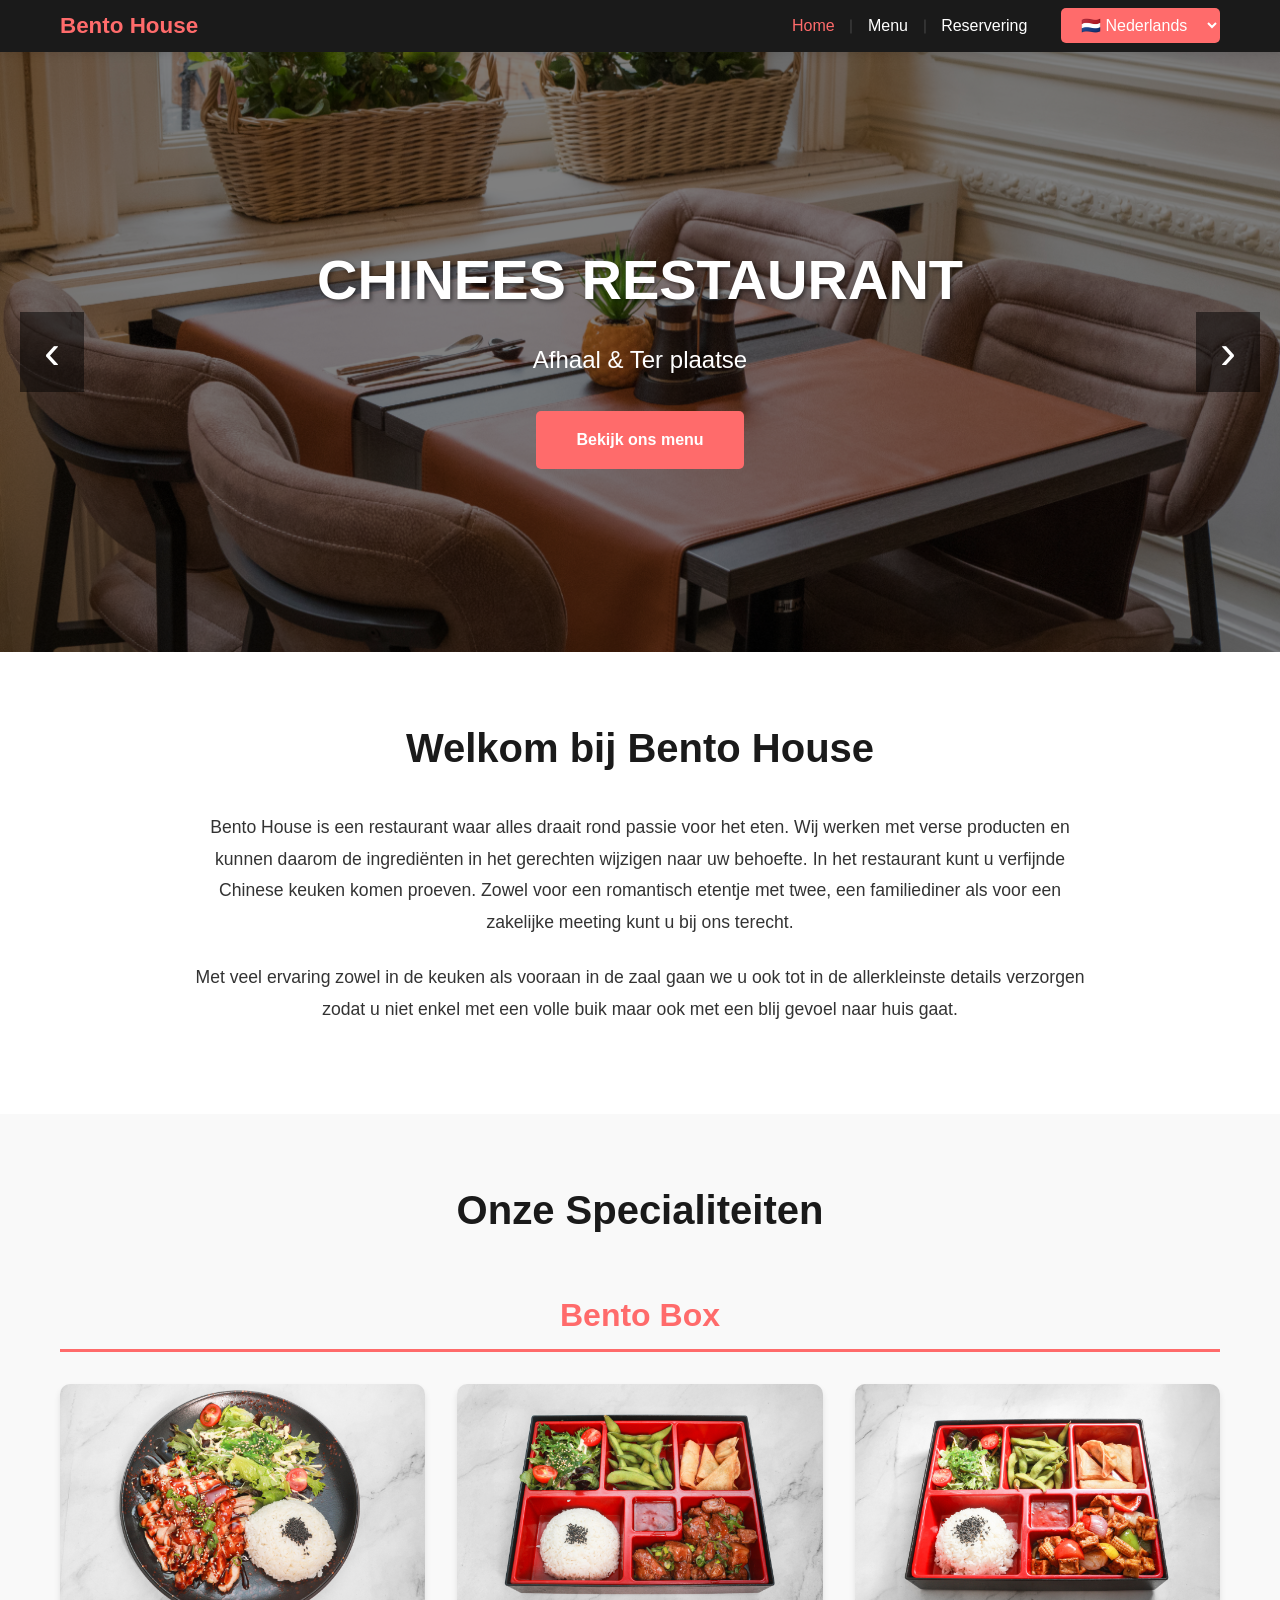
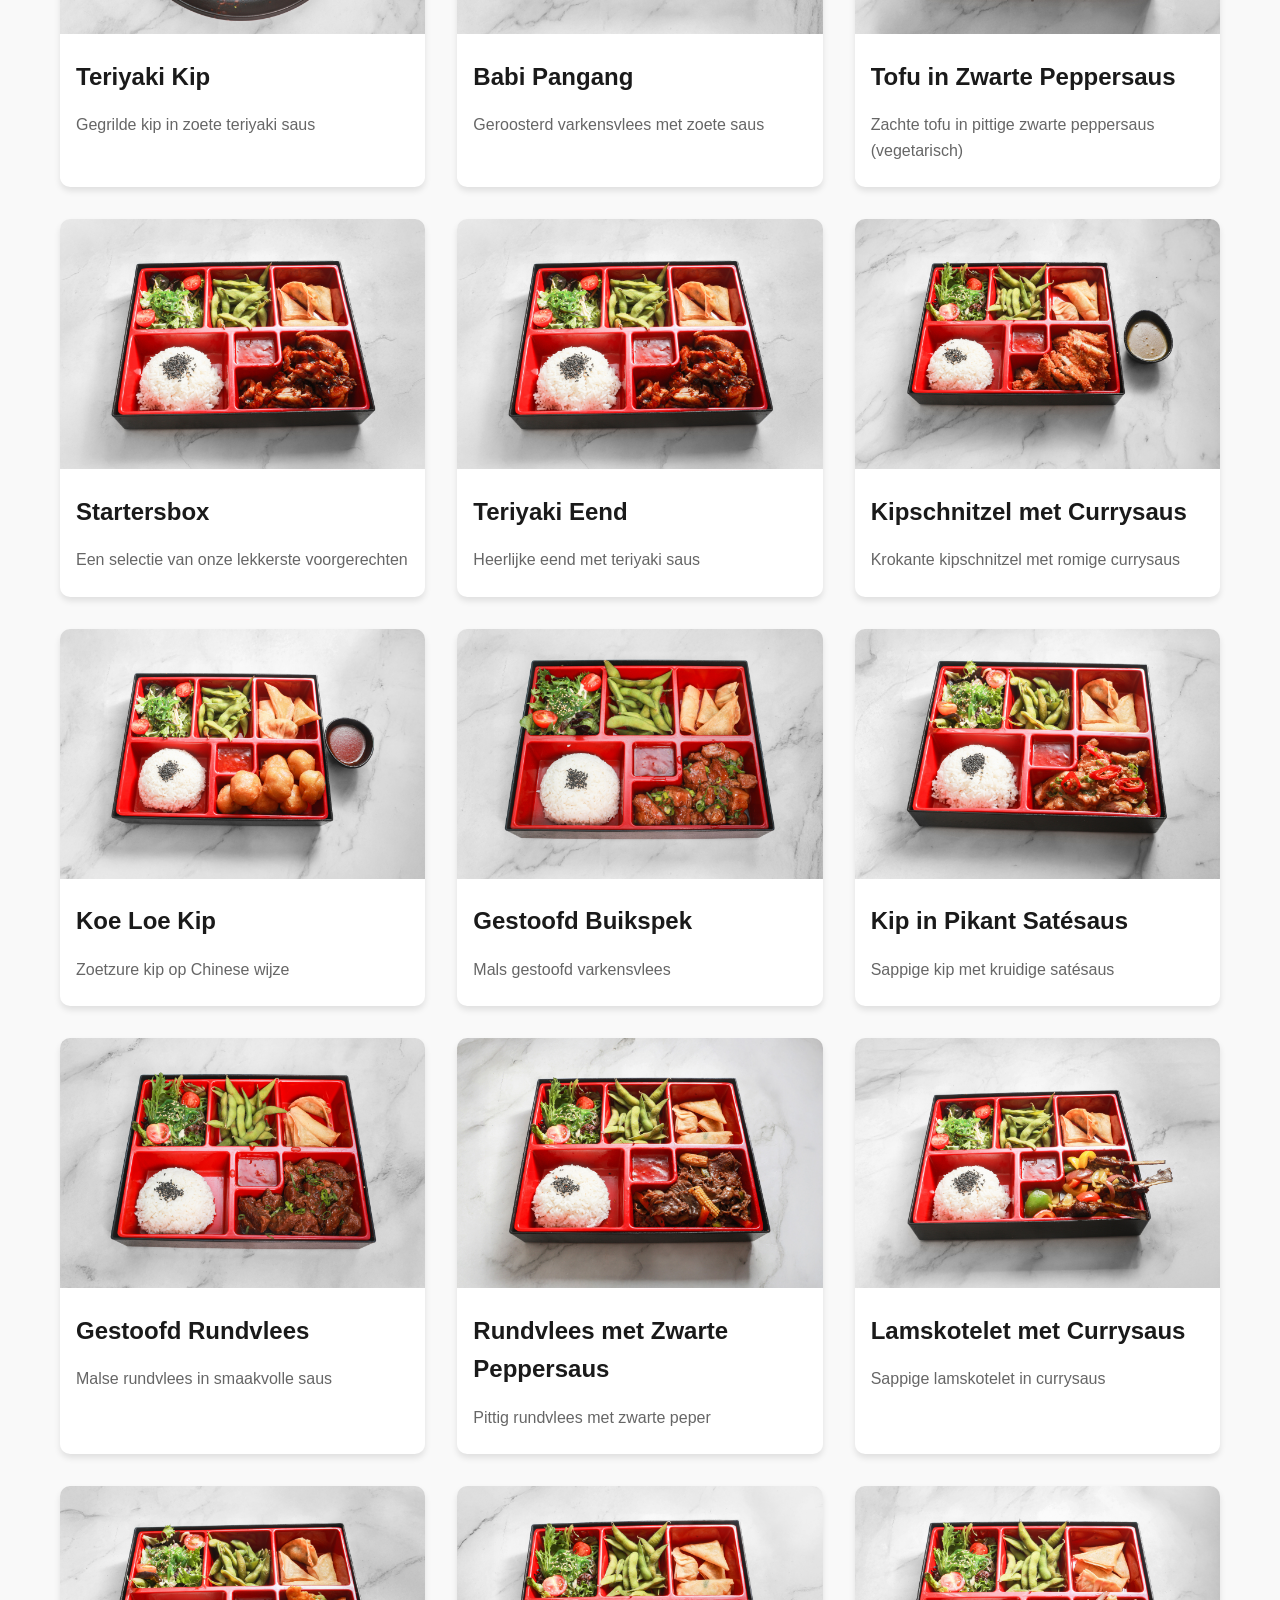
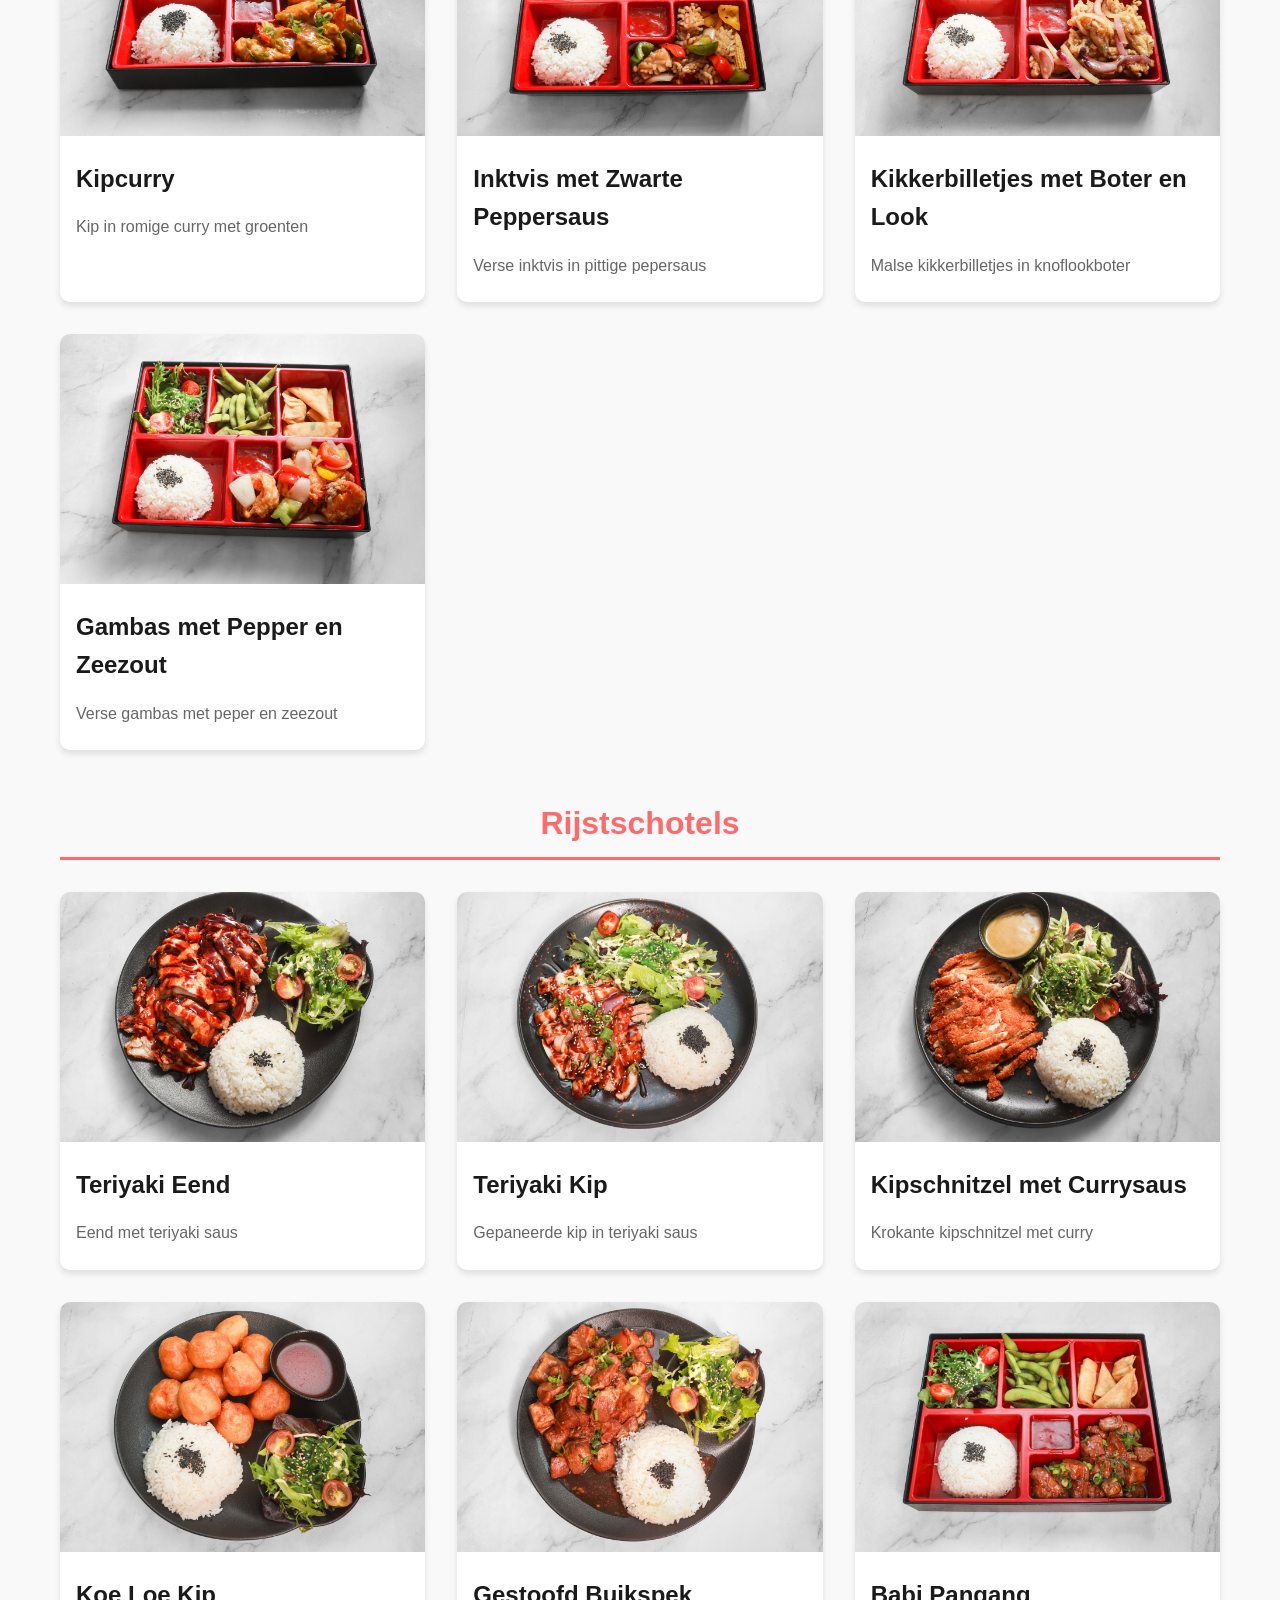
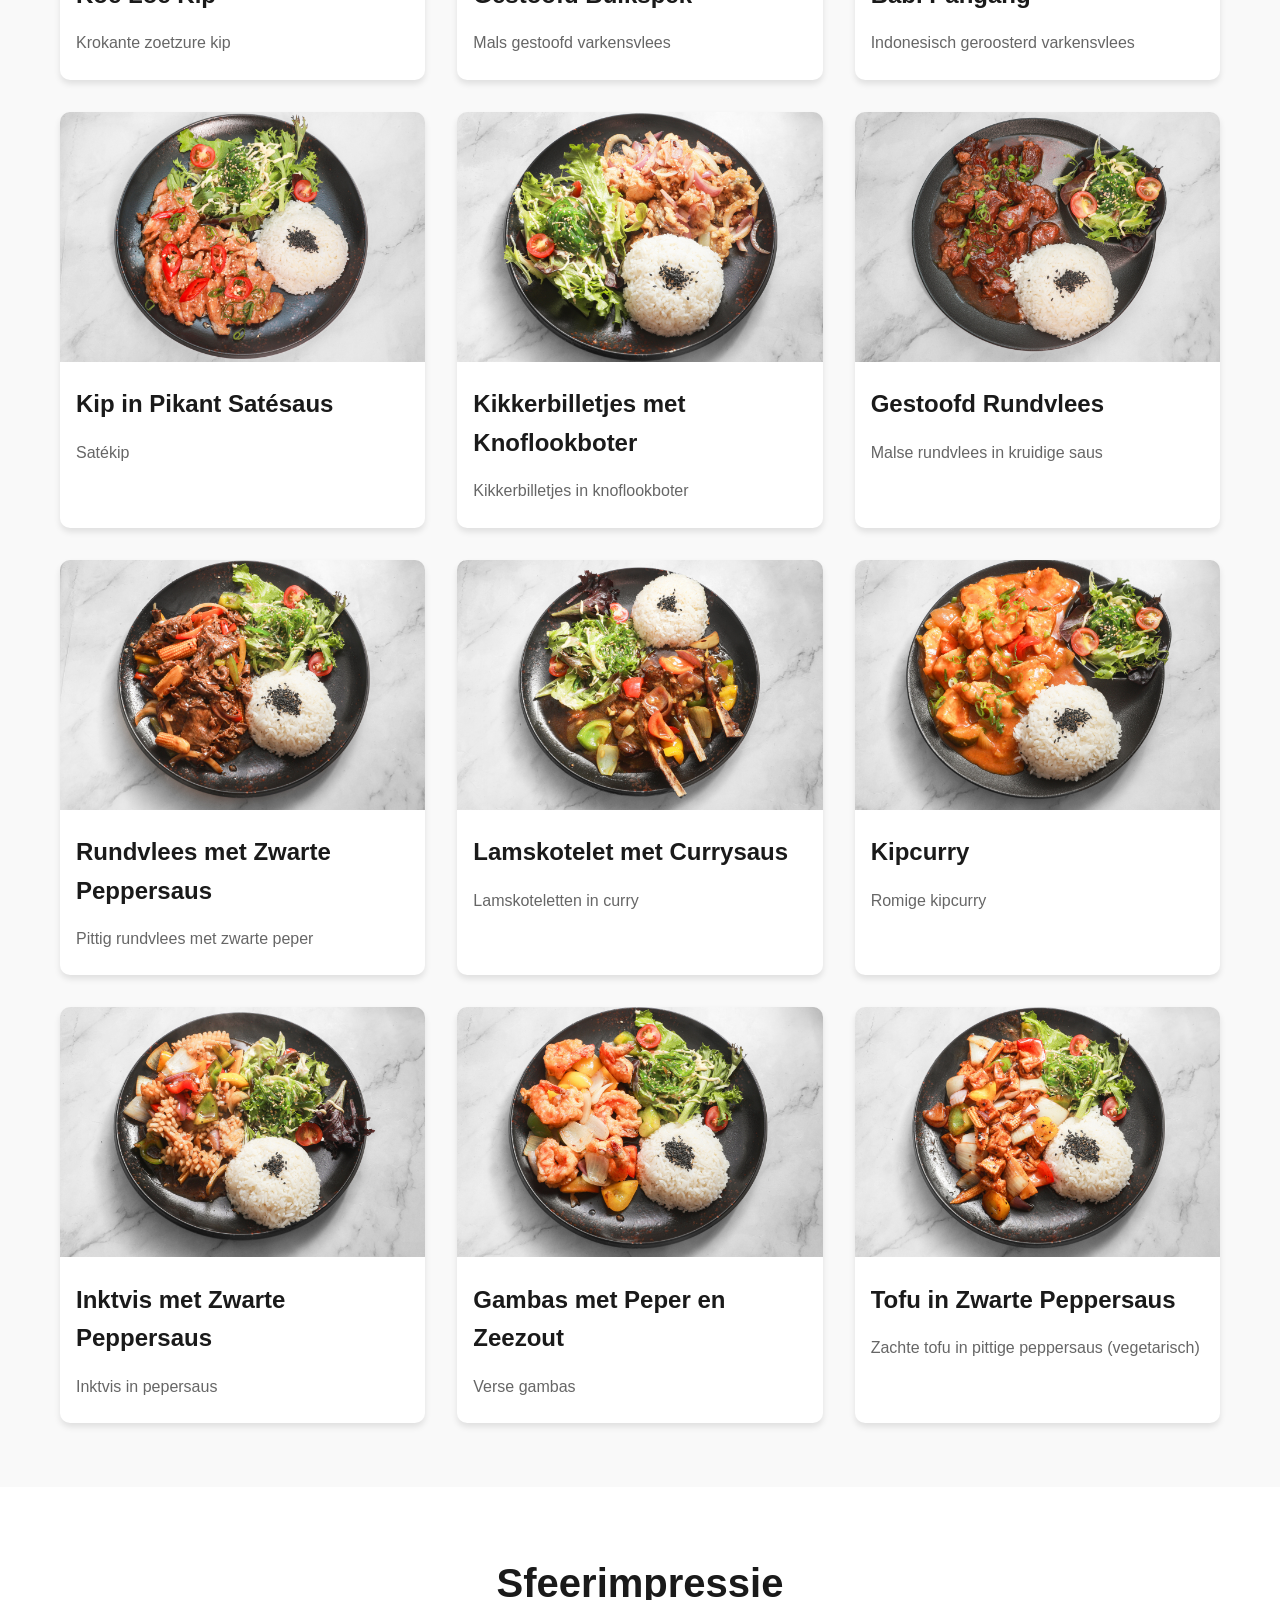
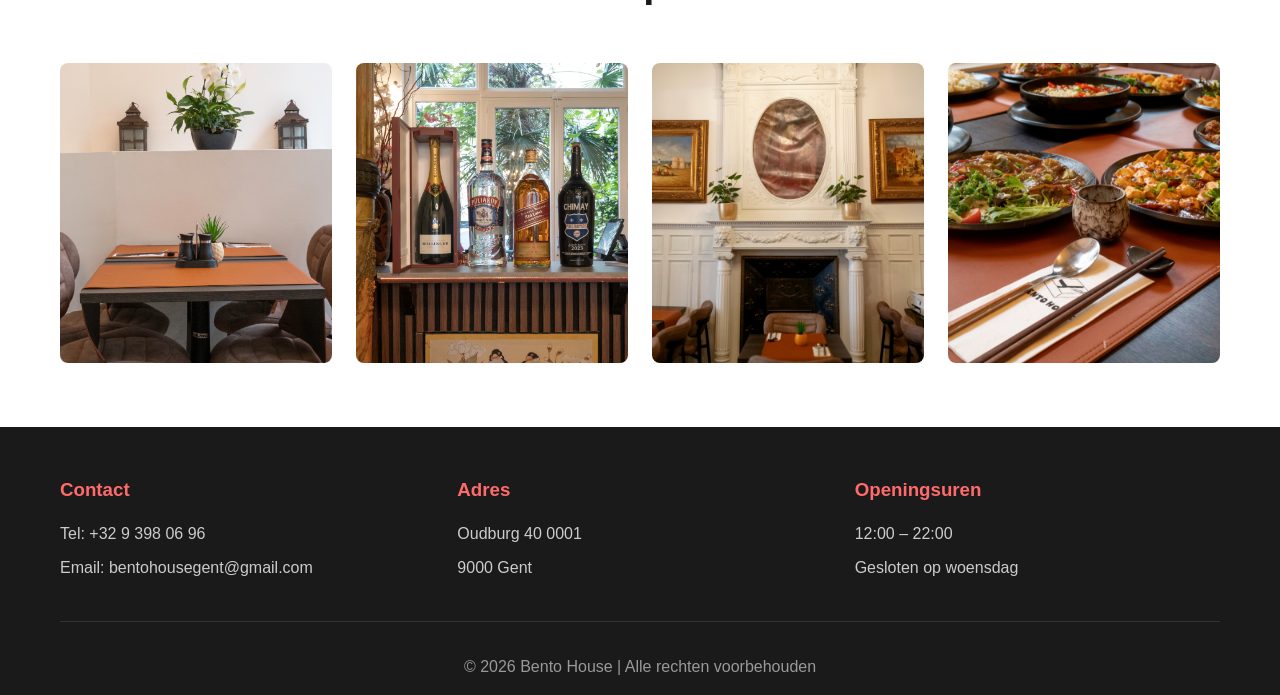
==== commit e3d80b61: "Update email to bentohousegent@gmail.com and online order access_key" ====
--- a/index.html
+++ b/index.html
@@ -310,7 +310,7 @@
                 <div class="footer-section">
                     <h3>Contact</h3>
                     <p>Tel: +32 9 398 06 96</p>
-                    <p>Email: songnh@outlook.com</p>
+                    <p>Email: bentohousegent@gmail.com</p>
                 </div>
                 <div class="footer-section">
                     <h3>Adres</h3>
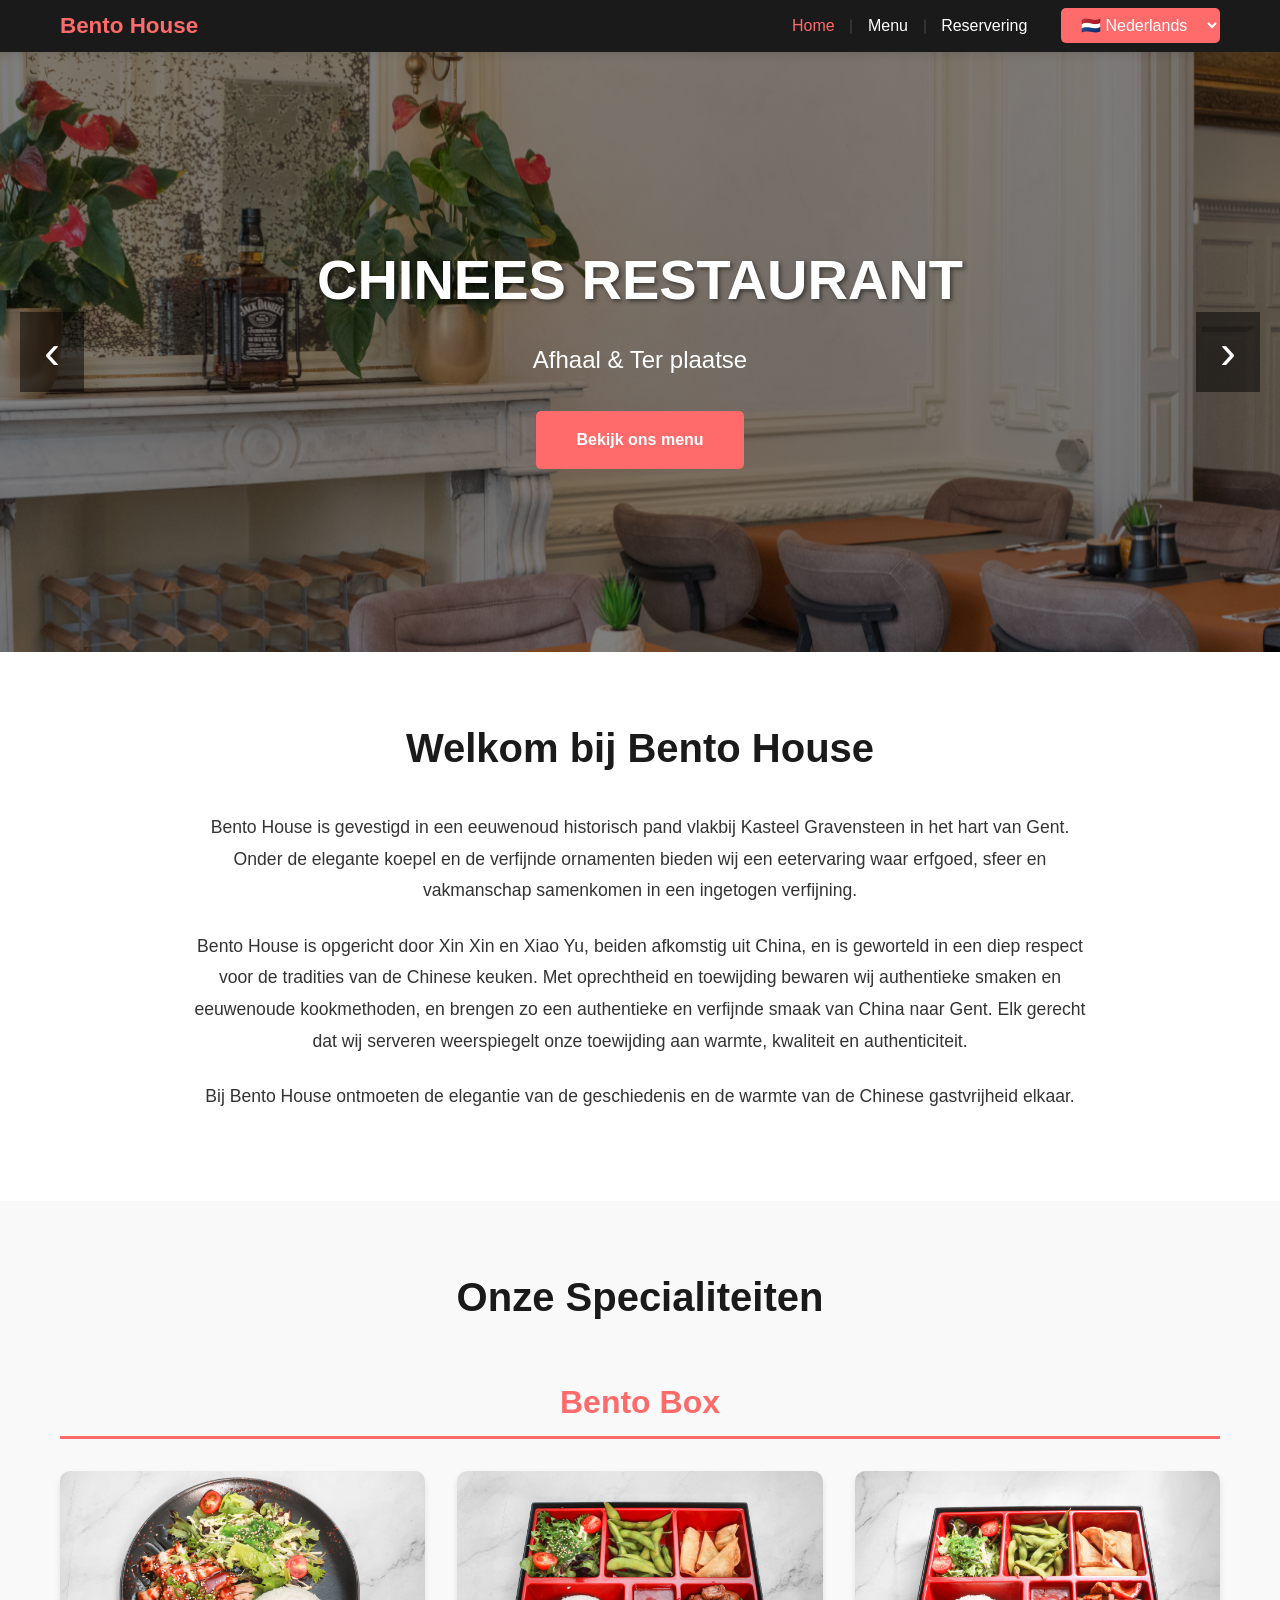
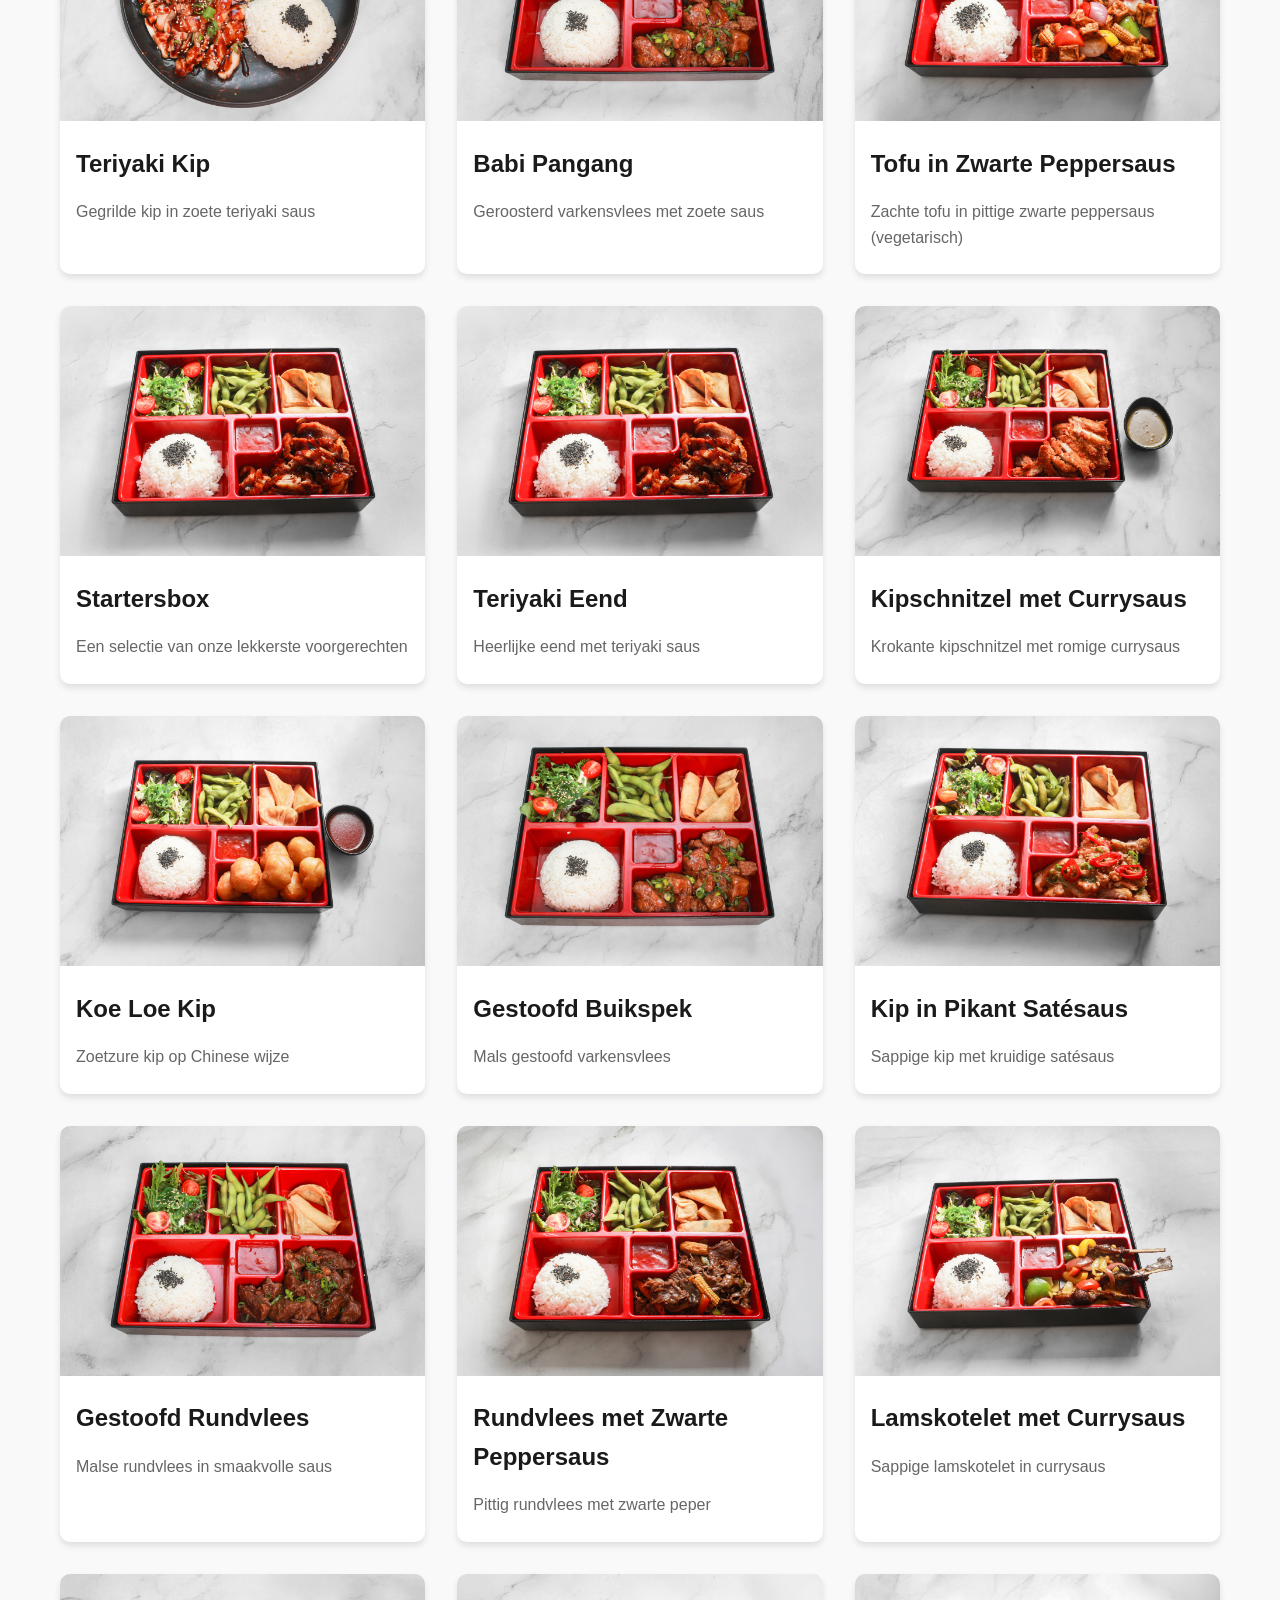
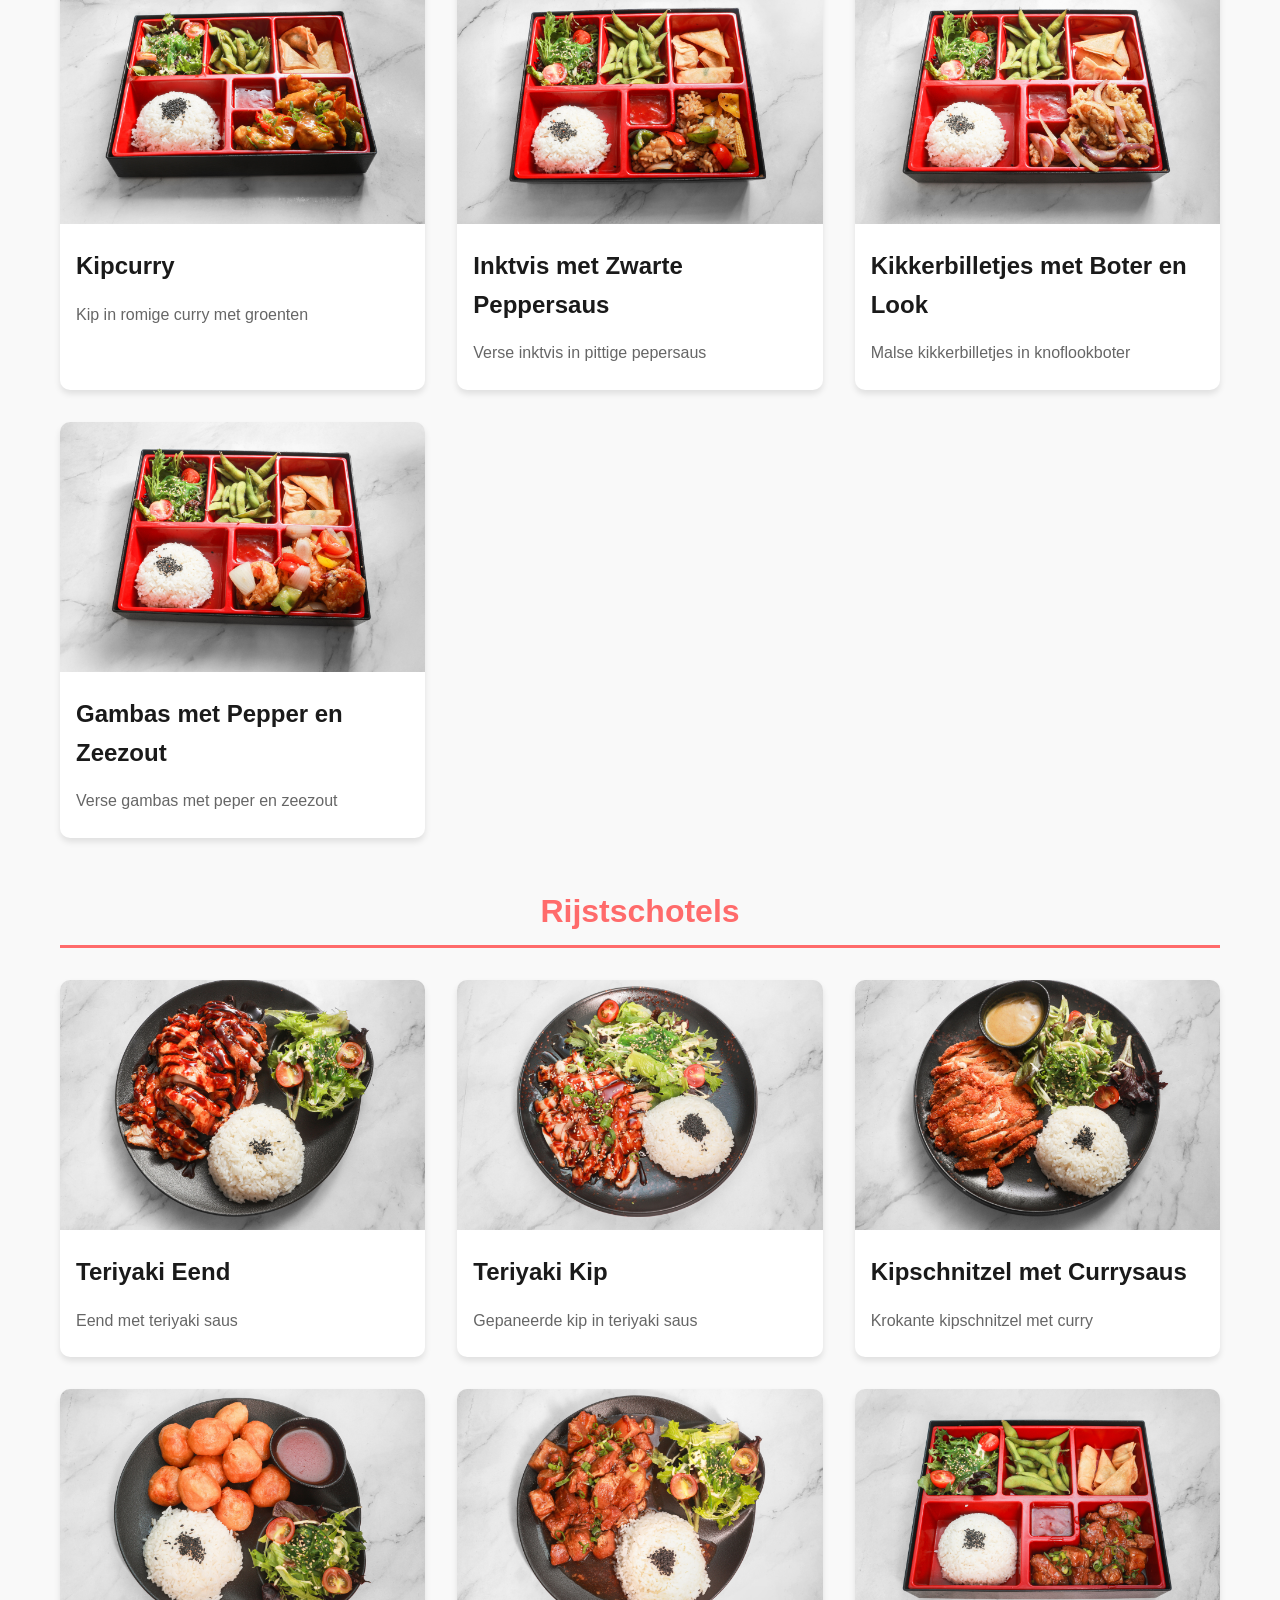
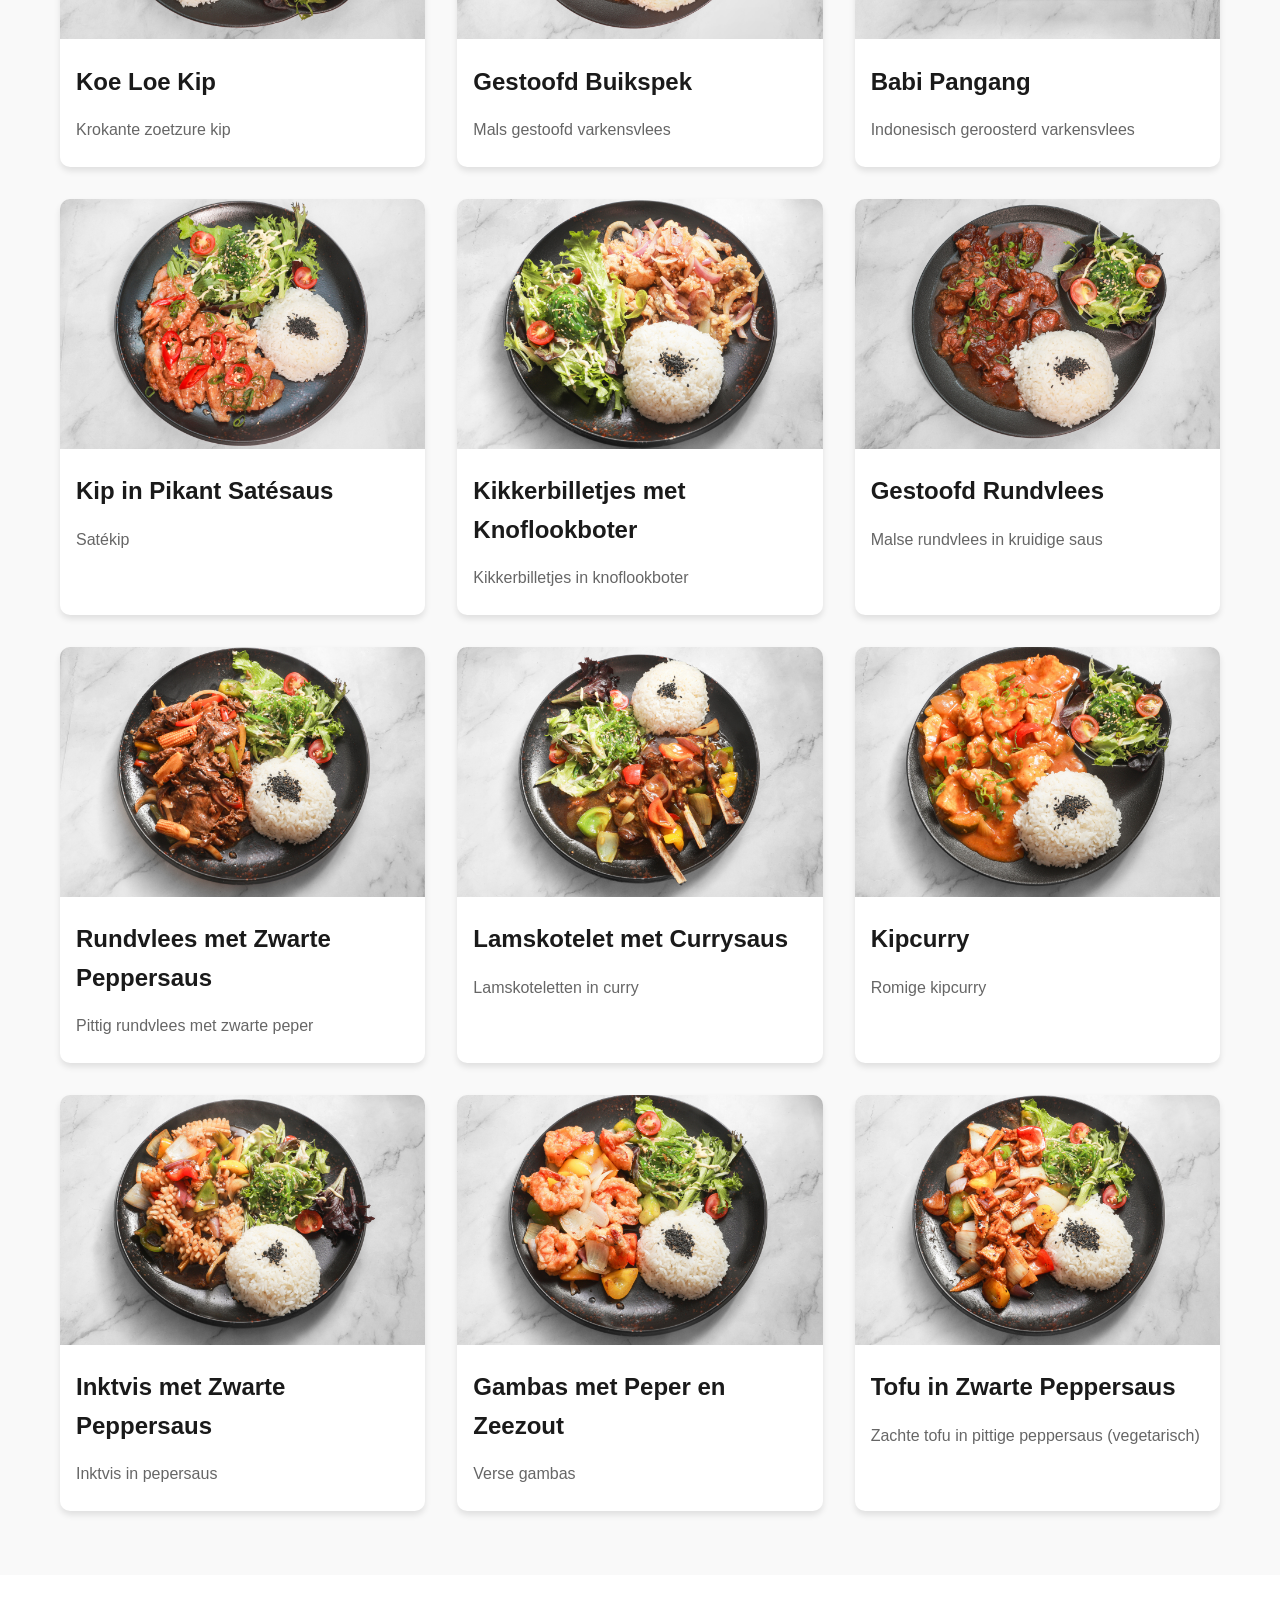
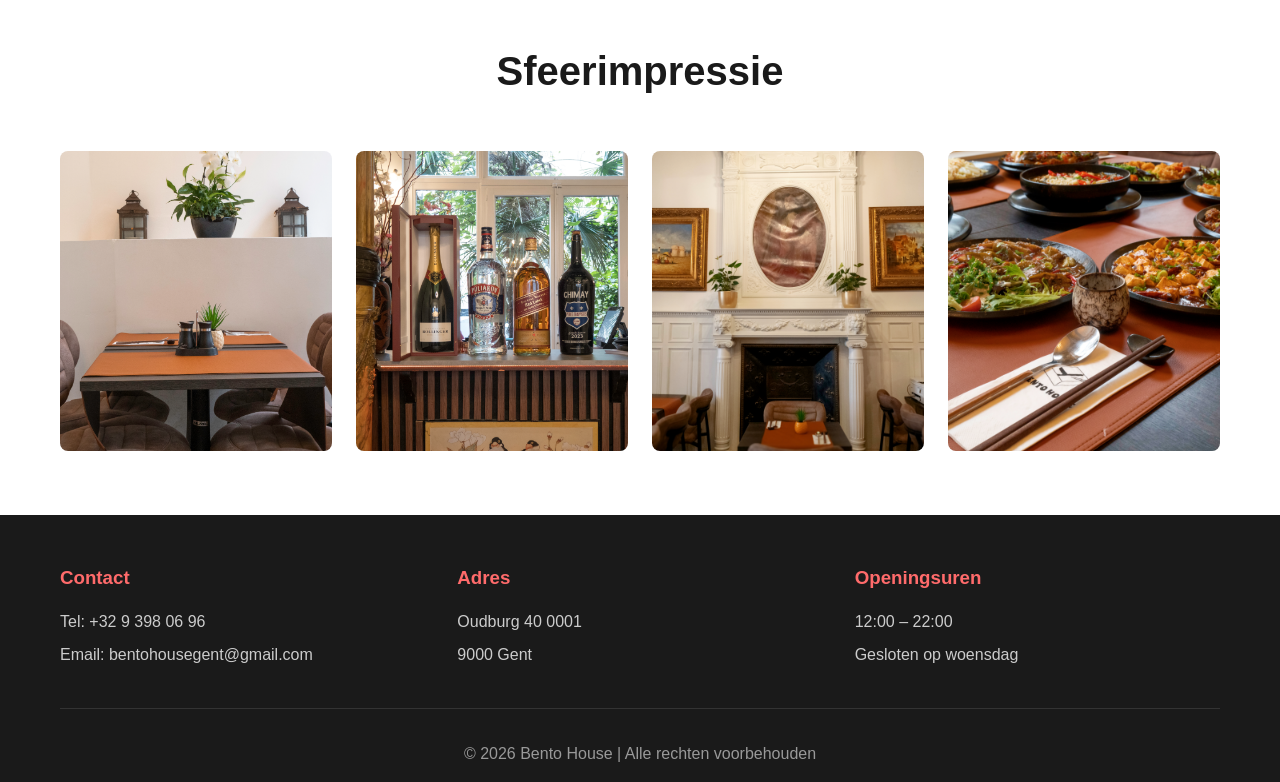
==== commit 0bbbb94f: "Update index pages" ====
--- a/index.html
+++ b/index.html
@@ -104,17 +104,12 @@
             <div class="container">
                 <h2>Welkom bij Bento House</h2>
                 <p>
-                    Bento House is een restaurant waar alles draait rond passie voor het eten. 
-                    Wij werken met verse producten en kunnen daarom de ingrediënten in het gerechten 
-                    wijzigen naar uw behoefte. In het restaurant kunt u verfijnde Chinese keuken komen proeven. 
-                    Zowel voor een romantisch etentje met twee, een familiediner als voor een zakelijke meeting 
-                    kunt u bij ons terecht.
-                </p>
+                    Bento House is gevestigd in een eeuwenoud historisch pand vlakbij Kasteel Gravensteen in het hart van Gent. Onder de elegante koepel en de verfijnde ornamenten bieden wij een eetervaring waar erfgoed, sfeer en vakmanschap samenkomen in een ingetogen verfijning.</p>
                 <p>
-                    Met veel ervaring zowel in de keuken als vooraan in de zaal gaan we u ook tot 
-                    in de allerkleinste details verzorgen zodat u niet enkel met een volle buik maar ook 
-                    met een blij gevoel naar huis gaat.
-                </p>
+                    Bento House is opgericht door Xin Xin en Xiao Yu, beiden afkomstig uit China, en is geworteld in een diep respect voor de tradities van de Chinese keuken. Met oprechtheid en toewijding bewaren wij authentieke smaken en eeuwenoude kookmethoden, en brengen zo een authentieke en verfijnde smaak van China naar Gent. Elk gerecht dat wij serveren weerspiegelt onze toewijding aan warmte, kwaliteit en authenticiteit.</p>
+                <p>
+                    Bij Bento House ontmoeten de elegantie van de geschiedenis en de warmte van de Chinese gastvrijheid elkaar.</p>
+               
             </div>
         </section>
 
